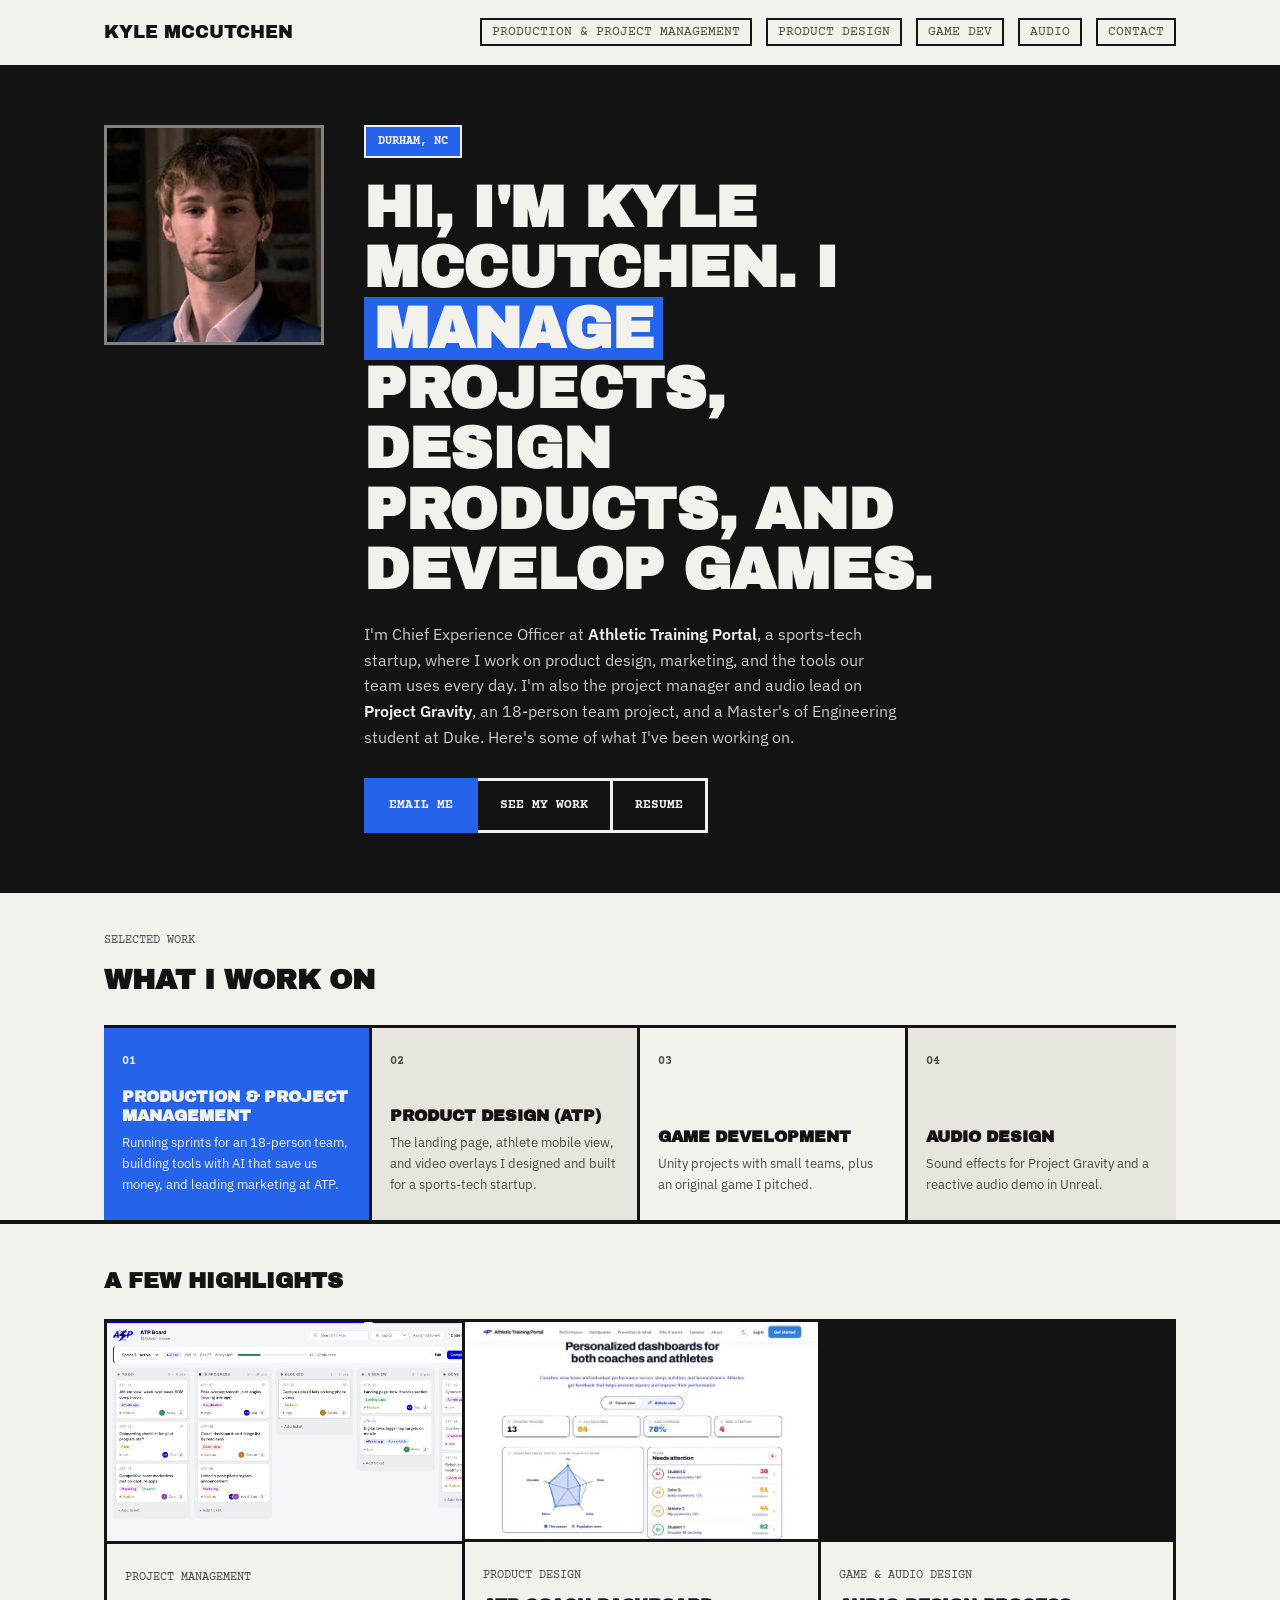
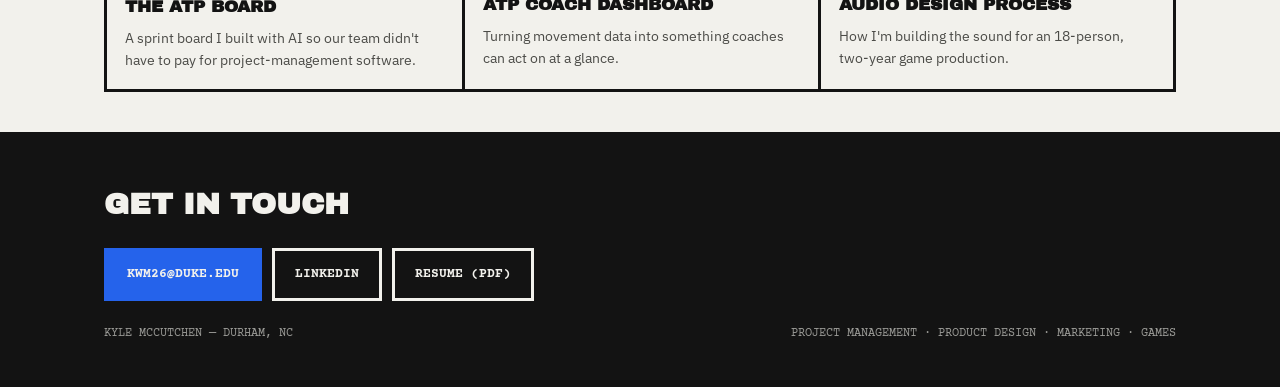
==== index.html @ 1d5b9b15 "Rename featured video to Audio design process Co-Authored-By: Claude Opus 5.5 <noreply@anthropic.com" ====
<!doctype html>
<html lang="en">
<head>
<meta charset="utf-8">
<meta name="viewport" content="width=device-width, initial-scale=1">
<title>Kyle McCutchen — Project Management, Product Design &amp; Games</title>
<meta name="description" content="Kyle McCutchen's portfolio: project management, product design at Athletic Training Portal, marketing, and game and audio design. Durham, NC.">
<link rel="icon" href="assets/img/favicon.svg" type="image/svg+xml">
<link rel="apple-touch-icon" href="assets/img/apple-touch-icon.png">
<meta name="theme-color" content="#131313">
<meta property="og:type" content="website">
<meta property="og:site_name" content="Kyle McCutchen">
<meta property="og:title" content="Kyle McCutchen — Production, Marketing, UX, Game &amp; Audio Design">
<meta property="og:description" content="Kyle McCutchen's portfolio: project management, product design at Athletic Training Portal, marketing, and game and audio design. Durham, NC.">
<meta property="og:url" content="https://kwm26.github.io/portfolio/">
<meta property="og:image" content="https://kwm26.github.io/portfolio/assets/img/og-image.png">
<meta property="og:image:width" content="1200">
<meta property="og:image:height" content="630">
<meta name="twitter:card" content="summary_large_image">
<link rel="preconnect" href="https://fonts.googleapis.com">
<link rel="preconnect" href="https://fonts.gstatic.com" crossorigin>
<link href="https://fonts.googleapis.com/css2?family=Archivo+Black&family=IBM+Plex+Sans:wght@400;500;600&family=Courier+Prime:wght@400;700&display=swap" rel="stylesheet">
<link rel="stylesheet" href="css/style.css?v=8">
</head>
<body>

<header><div class="wrap nav-row">
  <a class="brand" href="index.html">Kyle McCutchen</a>
  <nav><a href="production.html">Production &amp; Project Management</a><a href="front-end.html">Product Design</a><a href="game-dev/index.html">Game Dev</a><a href="game-dev/audio.html">Audio</a><a href="#contact">Contact</a></nav>
</div></header>

<section class="hero"><div class="wrap hero-grid">
  <div class="headshot has-img"><img src="assets/img/headshot.webp" alt="Kyle McCutchen" width="240" height="240"></div>
  <div>
    <div class="tagbox">Durham, NC</div>
    <h1>Hi, I'm Kyle McCutchen. I <span class="flip">manage</span> projects, design products, and develop games.</h1>
    <p class="bio">I'm Chief Experience Officer at <strong>Athletic Training Portal</strong>, a sports-tech startup, where I work on product design, marketing, and the tools our team uses every day. I'm also the project manager and audio lead on <strong>Project Gravity</strong>, an 18-person team project, and a Master's of Engineering student at Duke. Here's some of what I've been working on.</p>
    <div class="actions"><a class="primary" href="mailto:kwm26@duke.edu">Email me</a><a href="#work">See my work</a><a href="assets/Kyle_McCutchen_Resume.pdf" target="_blank" rel="noopener">Resume</a></div>
  </div>
</div></section>

<section class="work" id="work"><div class="wrap">
  <div class="work-head"><span>Selected work</span><h2>What I work on</h2></div>
  <div class="grid5">
    <a class="item is-active" href="production.html"><div class="n">01</div><div><h3>Production &amp; Project Management</h3><p>Running sprints for an 18-person team, building tools with AI that save us money, and leading marketing at ATP.</p></div></a>
    <a class="item" href="front-end.html"><div class="n">02</div><div><h3>Product Design (ATP)</h3><p>The landing page, athlete mobile view, and video overlays I designed and built for a sports-tech startup.</p></div></a>
    <a class="item" href="game-dev/index.html"><div class="n">03</div><div><h3>Game Development</h3><p>Unity projects with small teams, plus an original game I pitched.</p></div></a>
    <a class="item" href="game-dev/audio.html"><div class="n">04</div><div><h3>Audio Design</h3><p>Sound effects for Project Gravity and a reactive audio demo in Unreal.</p></div></a>
  </div>
</div></section>

<section class="media"><div class="wrap">
  <h2>A few highlights</h2>
  <div class="hl-grid">
    <a class="hl" href="production.html"><div class="hl-img"><img src="assets/img/atp-board.webp" alt="ATP Board sprint view with tickets across five columns" loading="lazy"></div><div class="hl-text"><span>Project management</span><h3>The ATP Board</h3><p>A sprint board I built with AI so our team didn't have to pay for project-management software.</p></div></a>
    <a class="hl" href="front-end.html"><div class="hl-img"><img src="assets/img/atp-coach-dashboard.webp" alt="ATP coach dashboard: squad movement profile and athletes who need attention" loading="lazy"></div><div class="hl-text"><span>Product design</span><h3>ATP coach dashboard</h3><p>Turning movement data into something coaches can act on at a glance.</p></div></a>
    <div class="hl"><div class="hl-img video"><iframe src="https://www.youtube-nocookie.com/embed/L_uDEit0hL8?rel=0" title="Audio design process" loading="lazy" allow="accelerometer; encrypted-media; gyroscope; picture-in-picture; fullscreen" allowfullscreen></iframe></div><a class="hl-text" href="game-dev/audio.html"><span>Game &amp; audio design</span><h3>Audio design process</h3><p>How I&#39;m building the sound for an 18-person, two-year game production.</p></a></div>
  </div>
</div></section>

<footer id="contact"><div class="wrap">
  <h2>Get in touch</h2>
  <div class="flinks"><a href="mailto:kwm26@duke.edu">kwm26@duke.edu</a><a href="https://www.linkedin.com/in/kyle-mccutchen/" target="_blank" rel="noopener">LinkedIn</a><a href="assets/Kyle_McCutchen_Resume.pdf" target="_blank" rel="noopener">Resume (PDF)</a></div>
  <div class="footer-row"><span>Kyle McCutchen — Durham, NC</span><span>Project Management · Product Design · Marketing · Games</span></div>
</div></footer>

<script src="js/site.js?v=4"></script>
</body>
</html>
---- css/style.css ----
/* =========================================================
   Kyle McCutchen — site stylesheet (brutalist, cobalt accent)
   Change the accent color in one place: --accent below.
   ========================================================= */
:root{
  --paper:#F2F1EC; --ink:#131313; --ink-soft:#4B4B47; --line:#131313;
  --accent:#2563EB; --accent-ink:#F2F1EC;
}
*{box-sizing:border-box;}
a{color:inherit;text-decoration:none;}
html{scroll-behavior:smooth;}
body{margin:0;background:var(--paper);color:var(--ink);font-family:'IBM Plex Sans',sans-serif;line-height:1.6;font-size:15.5px;}
.wrap{max-width:1120px;margin-inline:auto;padding-inline:24px;}
h1,h2,h3{font-family:'Archivo Black',sans-serif;margin:0;}
.mono{font-family:'Courier Prime',monospace;letter-spacing:0.03em;}

/* ---- header ---- */
header{border-bottom:4px solid var(--ink);padding-block:18px;background:var(--paper);}
.nav-row{display:flex;justify-content:space-between;align-items:center;flex-wrap:wrap;gap:10px;}
.brand{font-family:'Archivo Black',sans-serif;font-size:18px;text-transform:uppercase;}
nav{font-family:'Courier Prime',monospace;font-size:12.5px;}
nav a{margin-left:14px;padding:5px 10px;border:2px solid var(--ink);color:var(--ink-soft);text-transform:uppercase;}
nav a.active{background:var(--ink);color:var(--paper);}
@media (max-width:720px){nav{display:flex;flex-wrap:wrap;gap:6px;} nav a{margin-left:0;white-space:nowrap;}}

/* ---- hero: bold dark panel, full bleed ---- */
.hero{background:var(--ink);color:var(--paper);border-bottom:4px solid var(--ink);}
.hero-grid{display:grid;grid-template-columns:220px 1fr;gap:40px;align-items:start;padding-block:56px;}
.headshot{
  aspect-ratio:1/1;
  border:3px solid rgba(242,241,236,0.5);
  display:flex;align-items:center;justify-content:center;flex-direction:column;gap:6px;
  font-family:'Courier Prime',monospace;font-size:11px;color:rgba(242,241,236,0.55);text-align:center;
  background:repeating-linear-gradient(135deg, transparent, transparent 9px, rgba(255,255,255,0.05) 9px, rgba(255,255,255,0.05) 10px);
  padding:16px;
}
.tagbox{display:inline-block;background:var(--accent);color:var(--accent-ink);font-family:'Courier Prime',monospace;font-size:12px;padding:5px 12px;border:2px solid var(--paper);margin-bottom:20px;font-weight:700;text-transform:uppercase;}
.hero h1{font-size:clamp(34px,5.4vw,58px);line-height:1.04;letter-spacing:-0.005em;max-width:15ch;text-transform:uppercase;margin:0 0 22px;}
.hero h1 .flip{background:var(--accent);color:var(--accent-ink);padding:0 10px;box-decoration-break:clone;}
.hero .bio{max-width:54ch;color:#C9C9C4;font-size:16px;margin:0 0 28px;}
.hero .bio strong{color:var(--paper);font-weight:600;}
.actions{display:flex;gap:0;flex-wrap:wrap;}
.actions a{font-family:'Courier Prime',monospace;font-size:13px;font-weight:700;padding:14px 22px;border:3px solid var(--paper);text-transform:uppercase;color:var(--paper);}
.actions a.primary{background:var(--accent);color:var(--accent-ink);border-color:var(--accent);}
.actions a + a{border-left:none;}
@media (max-width:720px){.hero-grid{grid-template-columns:1fr;} .headshot{width:160px;}}

/* ---- work ---- */
.work{border-bottom:4px solid var(--ink);}
.work-head{padding-block:32px 0;}
.work-head span{font-family:'Courier Prime',monospace;font-size:12px;color:var(--ink-soft);text-transform:uppercase;}
.work-head h2{font-size:28px;margin-top:8px;text-transform:uppercase;}
.grid5{display:grid;grid-template-columns:repeat(4,1fr);border-top:3px solid var(--ink);margin-top:22px;}
.item{border-right:3px solid var(--ink);padding:24px 18px;min-height:190px;display:flex;flex-direction:column;justify-content:space-between;}
.item:last-child{border-right:none;}
.item .n{font-family:'Courier Prime',monospace;font-weight:700;font-size:12px;color:var(--ink-soft);}
.item h3{font-size:16px;margin:16px 0 8px;line-height:1.2;text-transform:uppercase;}
.item p{font-size:13px;margin:0;color:var(--ink-soft);}
.item:nth-child(odd){background:var(--paper);}
.item:nth-child(even){background:#E7E5DD;}
/* The blue tile follows the mouse (js/site.js) and stays on the last one hovered */
.item.is-active{background:var(--accent);}
.item.is-active h3, .item.is-active p, .item.is-active .n{color:var(--accent-ink);}
@media (max-width:900px){.grid5{grid-template-columns:1fr 1fr;} .item{border-right:3px solid var(--ink);}}
@media (max-width:560px){.grid5{grid-template-columns:1fr;} .item{border-right:none;border-bottom:3px solid var(--ink);} .item:last-child{border-bottom:none;}}

/* ---- media ---- */
.media{border-bottom:4px solid var(--ink);padding-block:40px;}
.media h2{font-size:22px;margin-bottom:20px;text-transform:uppercase;}
.media-grid{display:grid;grid-template-columns:minmax(0,1.3fr) minmax(0,1fr);gap:0;border:3px solid var(--ink);}
.ph{display:flex;align-items:center;justify-content:center;flex-direction:column;gap:6px;font-family:'Courier Prime',monospace;font-size:12px;text-align:center;padding:20px;border-left:3px solid var(--ink);}
.ph:first-child{border-left:none;}
.ph.video{min-height:260px;background:var(--ink);color:var(--paper);}
.shots-col{display:flex;flex-direction:column;border-left:3px solid var(--ink);}
.ph.shot{aspect-ratio:4/3;background:var(--accent);color:var(--accent-ink);border-top:3px solid var(--ink);}
.shots-col .ph.shot:first-child{border-top:none;}
@media (max-width:800px){.media-grid{grid-template-columns:1fr;} .ph{border-left:none;border-top:3px solid var(--ink);} .media-grid>.ph:first-child{border-top:none;} .ph.video{aspect-ratio:16/9;min-height:0;} .shots-col{border-left:none;}}

/* ---- footer ---- */
footer{background:var(--ink);color:var(--paper);padding-block:44px;}
footer h2{font-size:30px;margin-bottom:20px;text-transform:uppercase;}
.flinks a{display:inline-block;font-family:'Courier Prime',monospace;font-size:13px;font-weight:700;padding:13px 20px;border:3px solid var(--paper);margin:0 10px 10px 0;color:var(--paper);text-transform:uppercase;}
.flinks a:first-child{background:var(--accent);color:var(--accent-ink);border-color:var(--accent);}
.footer-row{font-family:'Courier Prime',monospace;font-size:11.5px;color:#9A9A96;margin-top:14px;display:flex;justify-content:space-between;flex-wrap:wrap;gap:8px;text-transform:uppercase;}

/* ---- links & hover states (added when the page got real hrefs) ---- */
nav a:hover{color:var(--ink);border-color:var(--accent);}
nav a.active:hover{color:var(--paper);}
.actions a:hover, .flinks a:hover{filter:brightness(1.08);}
a.item{color:inherit;transition:background .18s ease;}
a.item h3, a.item p, a.item .n{transition:color .18s ease;}
a.item:hover h3{text-decoration:underline;text-decoration-thickness:3px;text-underline-offset:4px;}

/* =========================================================
   Case study pages (front-end.html and future case studies)
   ========================================================= */
.cs-hero{display:grid;grid-template-columns:minmax(0,1fr) 280px;gap:40px;align-items:center;padding-block:56px;}
.cs-illustration{margin:0;border:3px solid rgba(242,241,236,0.5);padding:14px;}
.cs-illustration svg{width:100%;height:auto;display:block;}
.cs-illustration figcaption{font-family:'Courier Prime',monospace;font-size:11px;color:#9A9A96;margin-top:8px;text-transform:uppercase;}
@media (max-width:820px){.cs-hero{grid-template-columns:minmax(0,1fr);} .cs-illustration{max-width:280px;}}

.cs-facts{border-bottom:4px solid var(--ink);}
.facts{display:grid;grid-template-columns:repeat(4,1fr);margin:0;}
.facts > div{padding:22px 18px;border-right:3px solid var(--ink);}
.facts > div:first-child{padding-left:0;}
.facts > div:last-child{border-right:none;}
.facts dt{font-family:'Courier Prime',monospace;font-size:12px;font-weight:700;text-transform:uppercase;color:var(--ink-soft);margin-bottom:6px;}
.facts dd{margin:0;font-size:14px;}
@media (max-width:820px){.facts{grid-template-columns:1fr 1fr;} .facts > div{padding-left:0;border-right:none;border-bottom:2px solid var(--ink);}}

.cs-body{padding-block:16px 40px;}
.cs-section{display:grid;grid-template-columns:260px minmax(0,1fr);gap:32px;padding-block:36px;border-bottom:3px solid var(--ink);}
.cs-section:last-of-type{border-bottom:none;}
.cs-section h2{font-size:22px;text-transform:uppercase;line-height:1.15;}
.cs-section h2 .n{display:block;font-family:'Courier Prime',monospace;font-size:13px;color:var(--ink-soft);margin-bottom:8px;}
.cs-text p{max-width:62ch;margin:0 0 14px;}
.cs-note{font-family:'Courier Prime',monospace;font-size:12px;color:var(--ink-soft);margin:12px 0 0;grid-column:2;}
@media (max-width:820px){.cs-section{grid-template-columns:minmax(0,1fr);gap:14px;} .cs-note{grid-column:1;}}

.decisions{display:grid;gap:0;border:3px solid var(--ink);}
.decision{padding:20px;border-bottom:3px solid var(--ink);}
.decision:last-child{border-bottom:none;}
.decision h3{font-size:16px;text-transform:uppercase;margin-bottom:8px;}
.decision p{margin:0;}

.screens{display:grid;grid-template-columns:minmax(0,1fr) minmax(0,1fr);align-items:start;border:3px solid var(--ink);}
.screens .ph{border-left:none;color:var(--ink-soft);}
.screens .shot-lg{grid-column:1 / -1;aspect-ratio:16/9;background:var(--ink);color:var(--paper);}
.screens .shot-sm{aspect-ratio:4/3;background:var(--accent);color:var(--accent-ink);border-top:3px solid var(--ink);}
.screens .shot-sm + .shot-sm{border-left:3px solid var(--ink);}
@media (max-width:560px){.screens{grid-template-columns:minmax(0,1fr);} .screens .shot-sm + .shot-sm{border-left:none;}}

.cs-next{display:flex;justify-content:space-between;gap:12px;flex-wrap:wrap;padding-top:28px;}
.cs-next a{font-family:'Courier Prime',monospace;font-size:13px;font-weight:700;text-transform:uppercase;padding:13px 20px;border:3px solid var(--ink);}
.cs-next a:hover{background:var(--accent);color:var(--accent-ink);}

/* Placeholder text to replace before publishing — search the HTML for "TODO" */
.todo{border:2px dashed var(--ink-soft);padding:10px 12px;font-family:'Courier Prime',monospace;font-size:13px;color:var(--ink-soft);background:rgba(0,0,0,0.02);}
span.todo{padding:2px 6px;display:inline-block;}

/* =========================================================
   Real media: images, looping video, YouTube embeds
   ========================================================= */
.headshot.has-img{padding:0;background:none;}
.headshot.has-img img{width:100%;height:100%;object-fit:cover;display:block;}

.ph{position:relative;}
.ph.filled{padding:0;background:var(--ink);overflow:hidden;}
.ph.filled img, .ph.filled video{position:absolute;inset:0;width:100%;height:100%;object-fit:cover;display:block;}
.ph.filled iframe{position:absolute;inset:0;width:100%;height:100%;border:0;}

.yt{position:relative;aspect-ratio:16/9;border:3px solid var(--ink);background:var(--ink);}
.yt iframe{position:absolute;inset:0;width:100%;height:100%;border:0;}

.shot{margin:0;border:3px solid var(--ink);background:var(--paper);}
.shot img, .shot video{display:block;width:100%;height:auto;}
.shot figcaption{font-family:'Courier Prime',monospace;font-size:12px;padding:8px 12px;border-top:3px solid var(--ink);color:var(--ink-soft);text-transform:uppercase;}
.gallery{display:grid;grid-template-columns:minmax(0,1fr) minmax(0,1fr);gap:20px;}
.gallery .wide{grid-column:1 / -1;}
.phones{display:flex;gap:20px;flex-wrap:wrap;}
.phones .shot{width:min(240px,100%);}
@media (max-width:620px){.gallery{grid-template-columns:minmax(0,1fr);}}

/* project blocks on Game Dev / Audio pages */
.meta-list{list-style:none;padding:0;margin:12px 0 0;font-family:'Courier Prime',monospace;font-size:12.5px;color:var(--ink-soft);text-transform:uppercase;}
.meta-list li{padding:3px 0;}
.proj-title-img{display:block;max-width:100%;height:auto;margin-bottom:18px;border:3px solid var(--ink);}
.proj-stack{display:grid;gap:18px;}
.proj-stack p{max-width:62ch;margin:0;}
.role-line{border-left:6px solid var(--accent);padding-left:14px;}
.linkrow{display:flex;gap:10px;flex-wrap:wrap;}
.linkrow a{font-family:'Courier Prime',monospace;font-size:13px;font-weight:700;text-transform:uppercase;padding:11px 18px;border:3px solid var(--ink);}
.linkrow a:hover{background:var(--accent);color:var(--accent-ink);}
.side-by-side{display:grid;grid-template-columns:minmax(0,1fr) 160px;gap:20px;align-items:start;}
@media (max-width:620px){.side-by-side{grid-template-columns:minmax(0,1fr);}}

/* Production page */
.facts-list{margin:0;padding:0;list-style:none;display:grid;gap:12px;max-width:62ch;}
.facts-list li{padding-left:22px;position:relative;}
.facts-list li::before{content:"";position:absolute;left:0;top:.55em;width:10px;height:10px;background:var(--accent);border:2px solid var(--ink);}
.side-by-side.wide-side{grid-template-columns:minmax(0,1fr) 300px;}
@media (max-width:820px){.side-by-side.wide-side{grid-template-columns:minmax(0,1fr);}}
.callout{margin:0;background:var(--ink);color:var(--paper);padding:22px 24px;font-family:'Archivo Black',sans-serif;font-size:19px;line-height:1.35;border-left:10px solid var(--accent);max-width:none;}
.proj-stack .ph.video{min-height:0;aspect-ratio:16/9;background:var(--ink);color:var(--paper);border:3px solid var(--ink);}

/* ---- home highlights ---- */
.hl-grid{display:grid;grid-template-columns:repeat(3,minmax(0,1fr));border:3px solid var(--ink);}
.hl{display:flex;flex-direction:column;border-left:3px solid var(--ink);background:var(--paper);}
.hl:first-child{border-left:none;}
.hl-img{aspect-ratio:16/10;overflow:hidden;border-bottom:3px solid var(--ink);background:#fff;}
.hl-img img{width:100%;height:100%;object-fit:cover;object-position:top left;display:block;transition:transform .25s ease;}
.hl-img.dark{background:var(--ink);display:flex;align-items:center;justify-content:center;padding:24px;}
.hl-img.dark img{object-fit:contain;object-position:center;height:auto;max-height:100%;}
.hl-text{padding:18px;}
.hl-text span{font-family:'Courier Prime',monospace;font-size:12px;color:var(--ink-soft);text-transform:uppercase;}
.hl-text h3{font-size:17px;margin:6px 0 6px;text-transform:uppercase;}
.hl-text p{margin:0;font-size:14px;color:var(--ink-soft);}
.hl:hover .hl-text{background:var(--accent);} .hl:hover .hl-text span,.hl:hover .hl-text h3,.hl:hover .hl-text p{color:var(--accent-ink);}
.hl:hover .hl-img img{transform:scale(1.03);}
@media (max-width:820px){.hl-grid{grid-template-columns:minmax(0,1fr);} .hl{border-left:none;border-top:3px solid var(--ink);} .hl:first-child{border-top:none;}}

/* =========================================================
   Motion
   ========================================================= */
@keyframes rise{from{opacity:0;transform:translateY(22px);}to{opacity:1;transform:none;}}
@keyframes wipe{from{background-size:0% 100%;}to{background-size:100% 100%;}}
@keyframes pop{0%{opacity:0;transform:scale(.92);}100%{opacity:1;transform:none;}}

/* hero entrance, staggered */
.hero .tagbox,.hero h1,.hero .bio,.hero .actions{animation:rise .7s cubic-bezier(.2,.7,.2,1) both;}
.hero .tagbox{animation-delay:.05s;}
.hero h1{animation-delay:.15s;}
.hero .bio{animation-delay:.3s;}
.hero .actions{animation-delay:.42s;}
.hero .headshot,.cs-hero .shot{animation:pop .7s cubic-bezier(.2,.7,.2,1) .1s both;}

/* highlighted word: color wipes in left to right */
.hero h1 .flip{background:linear-gradient(var(--accent),var(--accent)) no-repeat left/0% 100%;animation:wipe .6s cubic-bezier(.7,0,.2,1) .65s forwards;}

/* scroll reveal (class added by js/site.js, so content still shows without JS) */
.reveal{opacity:0;transform:translateY(26px);transition:opacity .6s ease,transform .6s cubic-bezier(.2,.7,.2,1);transition-delay:var(--d,0s);}
.reveal.in{opacity:1;transform:none;}

/* chunky brutalist hover: button lifts and casts a hard shadow */
.actions a,.linkrow a,.flinks a,.cs-next a,nav a{transition:transform .15s ease,box-shadow .15s ease,background .15s ease,color .15s ease,border-color .15s ease;}
.linkrow a:hover,.cs-next a:hover,nav a:hover{transform:translate(-3px,-3px);box-shadow:3px 3px 0 var(--ink);}
.actions a:hover,.flinks a:hover{transform:translate(-3px,-3px);box-shadow:3px 3px 0 var(--accent);}
.actions a.primary:hover,.flinks a:first-child:hover{box-shadow:3px 3px 0 var(--paper);}
.item .n{transition:transform .2s ease,color .18s ease;}
.item:hover .n{transform:translateX(6px);}
.shot img{transition:transform .35s ease;}
figure.shot{overflow:hidden;}
figure.shot:hover img{transform:scale(1.02);}

@media (prefers-reduced-motion:reduce){
  *,*::before,*::after{animation:none !important;transition:none !important;}
  .reveal{opacity:1;transform:none;}
  .hero h1 .flip{background-size:100% 100%;}
}

/* highlight card with an embedded video */
.hl-img.video{background:var(--ink);position:relative;}
.hl-img.video iframe{position:absolute;inset:0;width:100%;height:100%;border:0;display:block;}
a.hl-text{display:block;flex:1;color:inherit;}
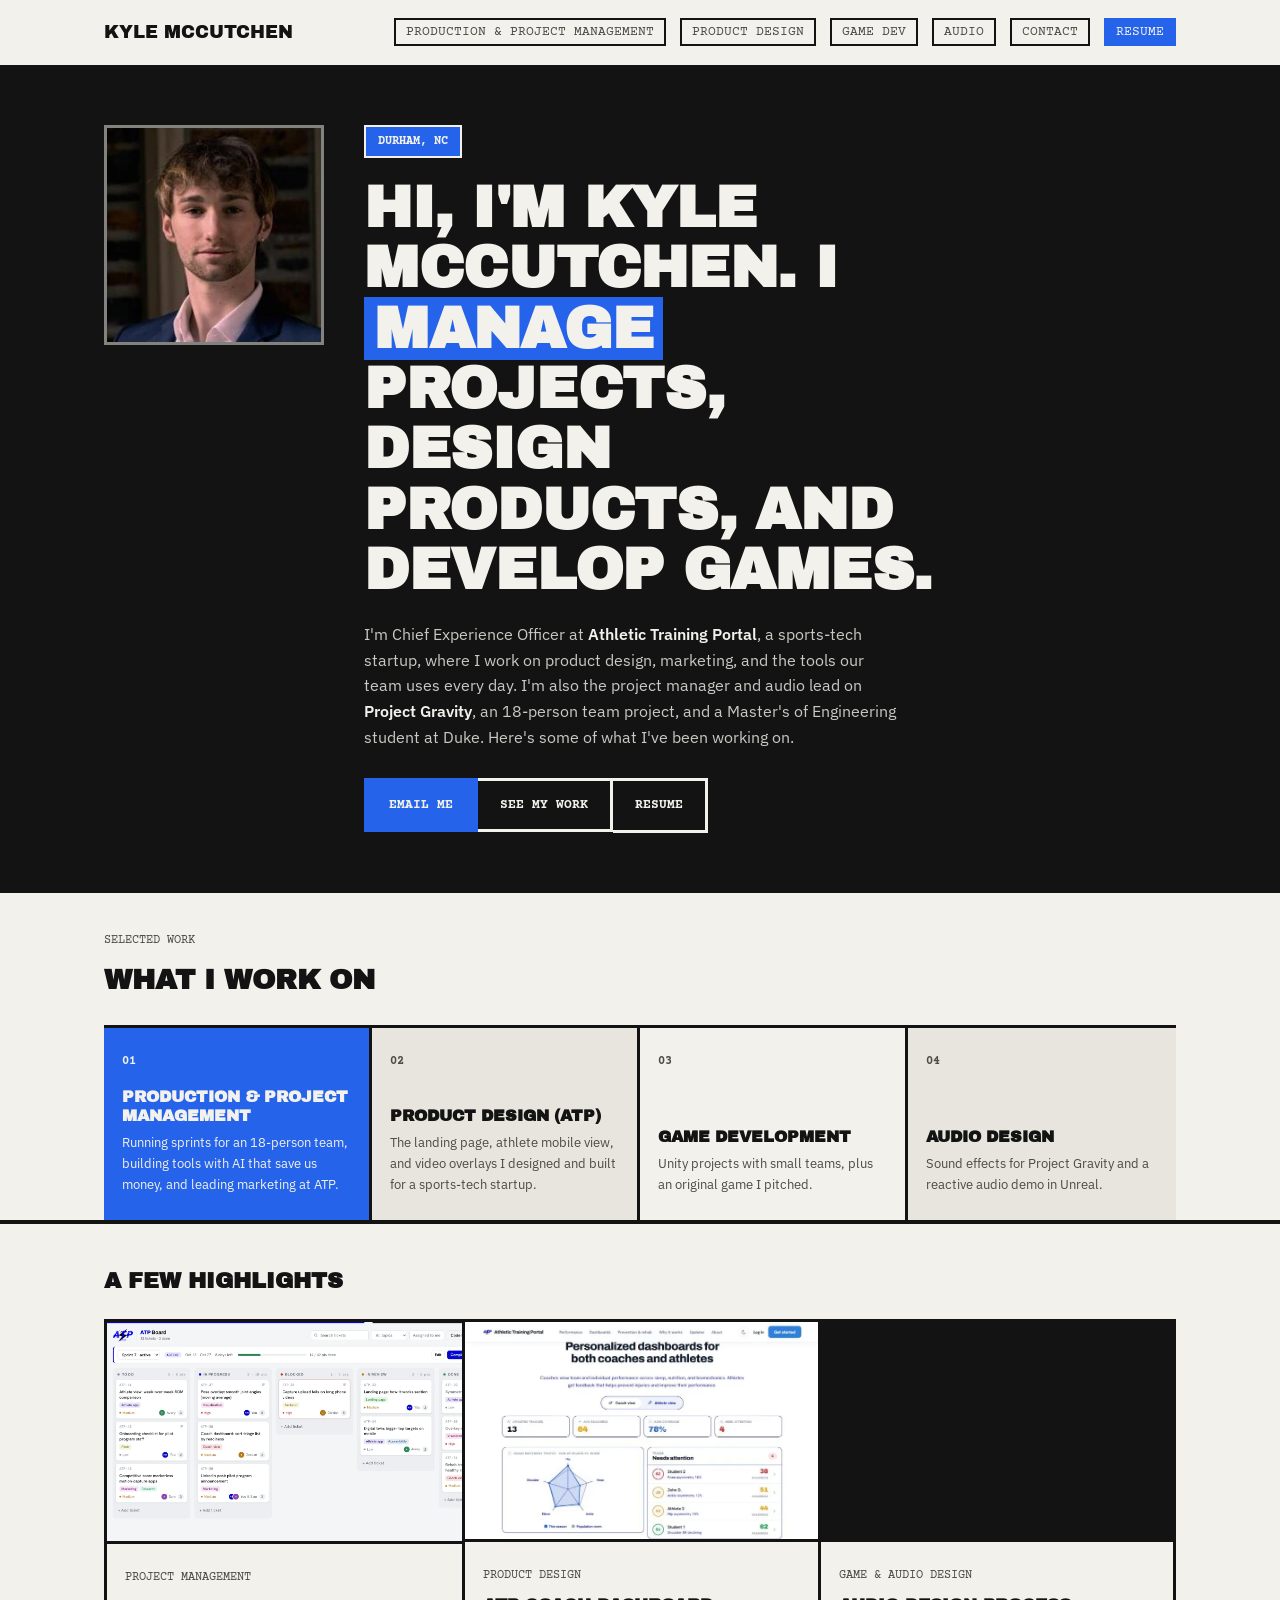
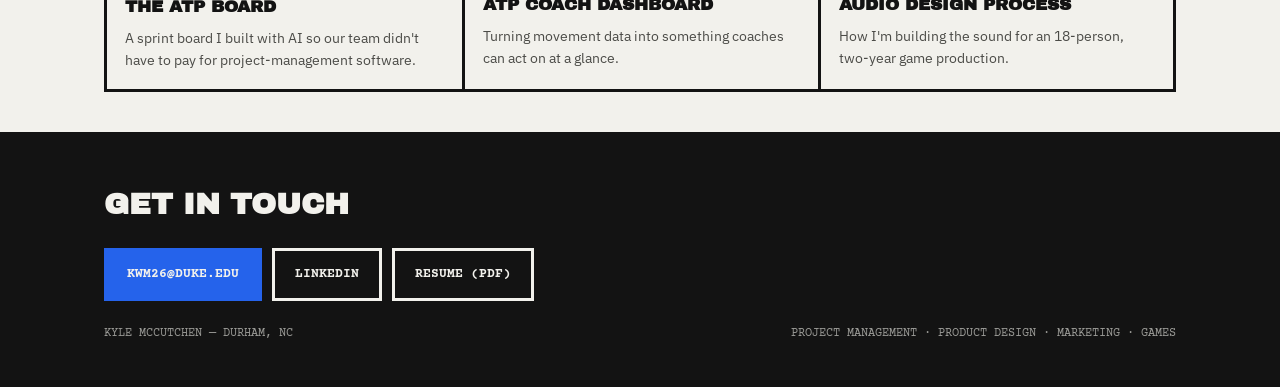
==== commit 9a0e5995: "P" ====
--- a/index.html
+++ b/index.html
@@ -20,13 +20,13 @@
 <link rel="preconnect" href="https://fonts.googleapis.com">
 <link rel="preconnect" href="https://fonts.gstatic.com" crossorigin>
 <link href="https://fonts.googleapis.com/css2?family=Archivo+Black&family=IBM+Plex+Sans:wght@400;500;600&family=Courier+Prime:wght@400;700&display=swap" rel="stylesheet">
-<link rel="stylesheet" href="css/style.css?v=8">
+<link rel="stylesheet" href="css/style.css?v=9">
 </head>
 <body>
 
 <header><div class="wrap nav-row">
   <a class="brand" href="index.html">Kyle McCutchen</a>
-  <nav><a href="production.html">Production &amp; Project Management</a><a href="front-end.html">Product Design</a><a href="game-dev/index.html">Game Dev</a><a href="game-dev/audio.html">Audio</a><a href="#contact">Contact</a></nav>
+  <nav><a href="production.html">Production &amp; Project Management</a><a href="front-end.html">Product Design</a><a href="game-dev/index.html">Game Dev</a><a href="game-dev/audio.html">Audio</a><a href="#contact">Contact</a><a class="nav-resume" href="assets/Kyle_McCutchen_Resume.pdf" target="_blank" rel="noopener">Resume</a></nav>
 </div></header>
 
 <section class="hero"><div class="wrap hero-grid">
--- a/css/style.css
+++ b/css/style.css
@@ -243,3 +243,7 @@
 .hl-img.video{background:var(--ink);position:relative;}
 .hl-img.video iframe{position:absolute;inset:0;width:100%;height:100%;border:0;display:block;}
 a.hl-text{display:block;flex:1;color:inherit;}
+
+/* resume button in the top nav */
+nav a.nav-resume{background:var(--accent);border-color:var(--accent);color:var(--accent-ink);}
+nav a.nav-resume:hover{color:var(--accent-ink);border-color:var(--ink);}
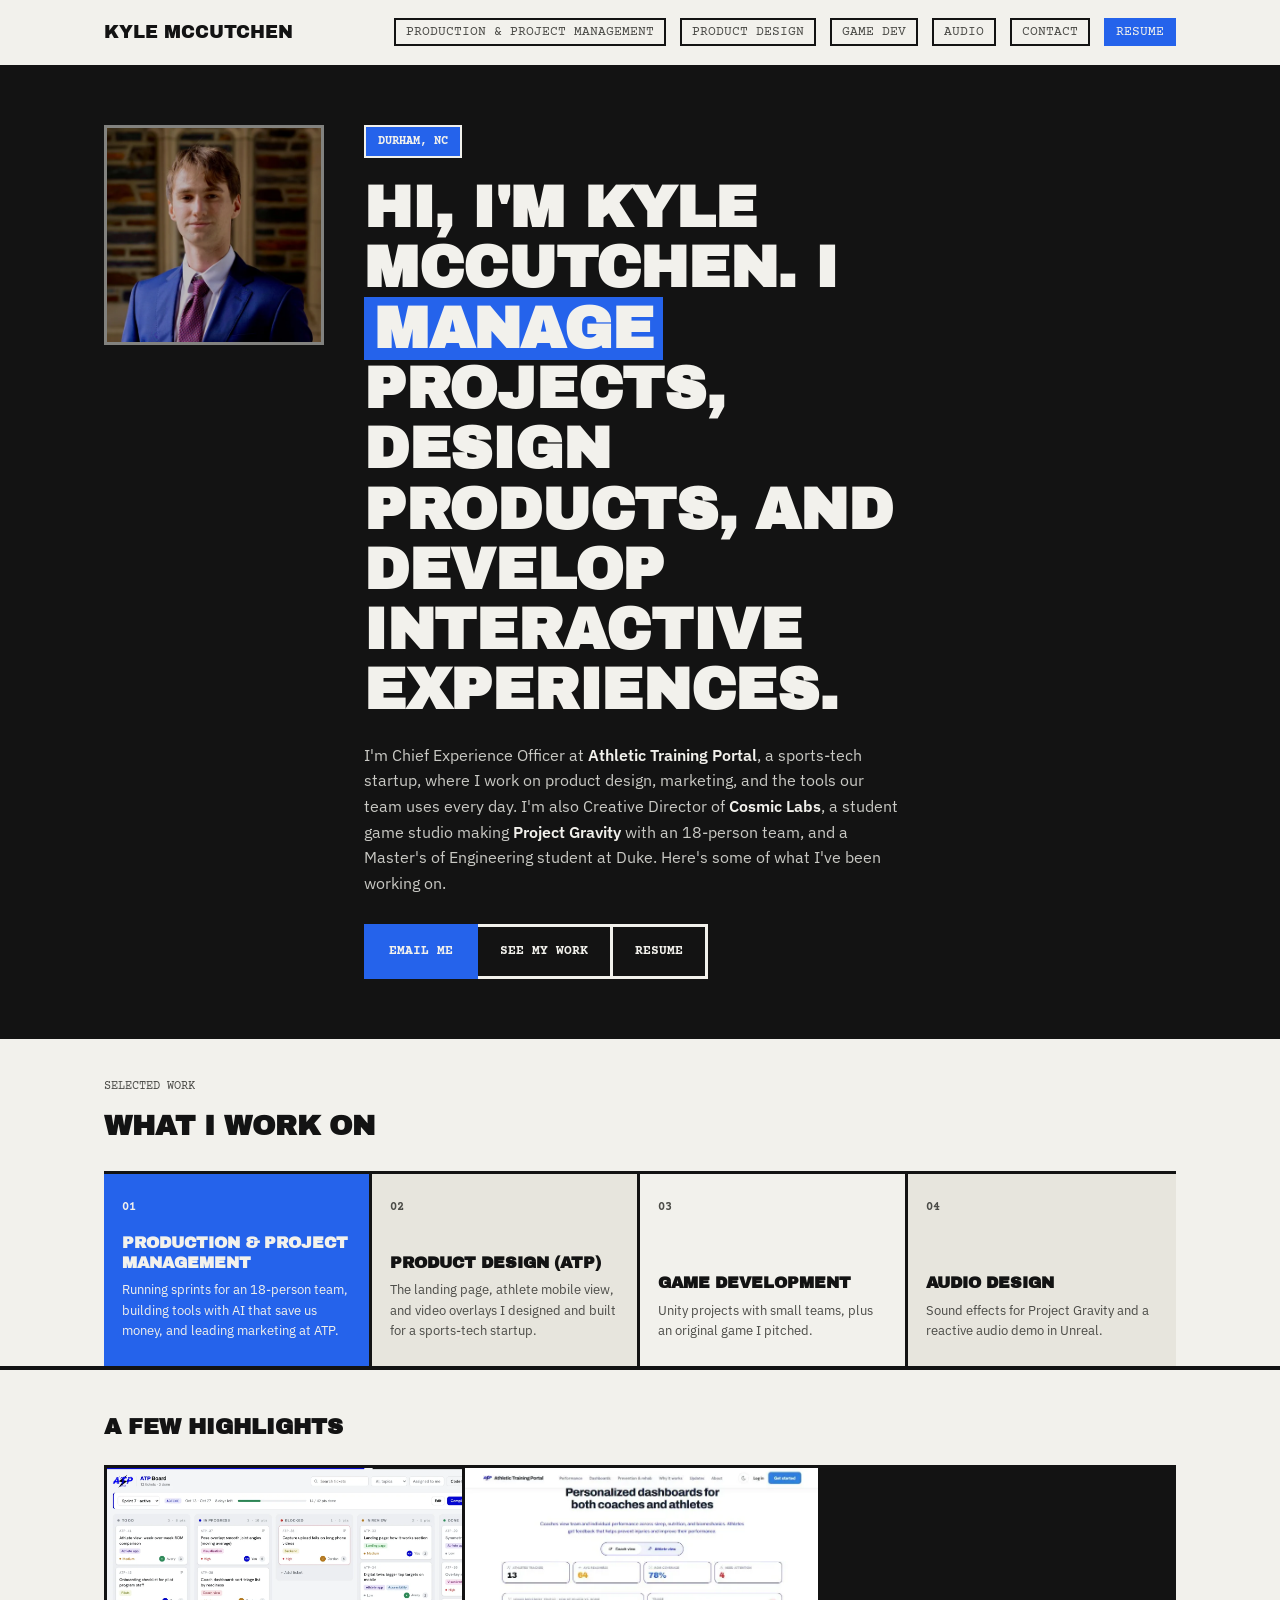
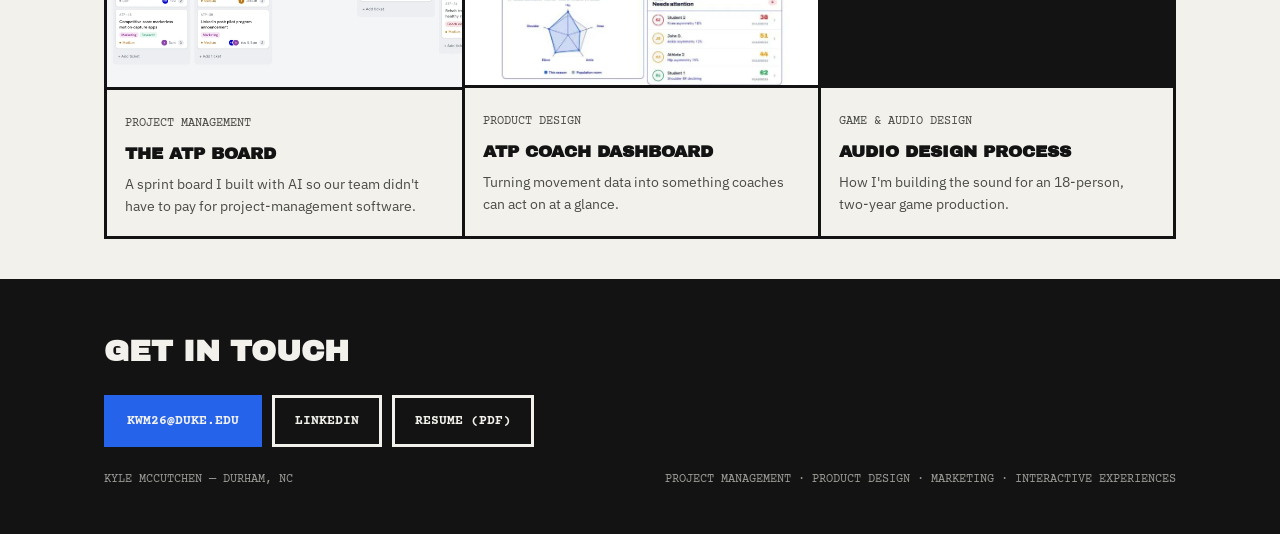
==== commit 599f652d: "New headshot, Creative Director title, interactive experiences wording Co-Authored-By: Claude Opus 5" ====
--- a/index.html
+++ b/index.html
@@ -30,11 +30,11 @@
 </div></header>
 
 <section class="hero"><div class="wrap hero-grid">
-  <div class="headshot has-img"><img src="assets/img/headshot.webp" alt="Kyle McCutchen" width="240" height="240"></div>
+  <div class="headshot has-img"><img src="assets/img/headshot.webp?v=2" alt="Kyle McCutchen" width="240" height="240"></div>
   <div>
     <div class="tagbox">Durham, NC</div>
-    <h1>Hi, I'm Kyle McCutchen. I <span class="flip">manage</span> projects, design products, and develop games.</h1>
-    <p class="bio">I'm Chief Experience Officer at <strong>Athletic Training Portal</strong>, a sports-tech startup, where I work on product design, marketing, and the tools our team uses every day. I'm also the project manager and audio lead on <strong>Project Gravity</strong>, an 18-person team project, and a Master's of Engineering student at Duke. Here's some of what I've been working on.</p>
+    <h1>Hi, I'm Kyle McCutchen. I <span class="flip">manage</span> projects, design products, and develop interactive experiences.</h1>
+    <p class="bio">I'm Chief Experience Officer at <strong>Athletic Training Portal</strong>, a sports-tech startup, where I work on product design, marketing, and the tools our team uses every day. I'm also Creative Director of <strong>Cosmic Labs</strong>, a student game studio making <strong>Project Gravity</strong> with an 18-person team, and a Master's of Engineering student at Duke. Here's some of what I've been working on.</p>
     <div class="actions"><a class="primary" href="mailto:kwm26@duke.edu">Email me</a><a href="#work">See my work</a><a href="assets/Kyle_McCutchen_Resume.pdf" target="_blank" rel="noopener">Resume</a></div>
   </div>
 </div></section>
@@ -61,7 +61,7 @@
 <footer id="contact"><div class="wrap">
   <h2>Get in touch</h2>
   <div class="flinks"><a href="mailto:kwm26@duke.edu">kwm26@duke.edu</a><a href="https://www.linkedin.com/in/kyle-mccutchen/" target="_blank" rel="noopener">LinkedIn</a><a href="assets/Kyle_McCutchen_Resume.pdf" target="_blank" rel="noopener">Resume (PDF)</a></div>
-  <div class="footer-row"><span>Kyle McCutchen — Durham, NC</span><span>Project Management · Product Design · Marketing · Games</span></div>
+  <div class="footer-row"><span>Kyle McCutchen — Durham, NC</span><span>Project Management · Product Design · Marketing · Interactive Experiences</span></div>
 </div></footer>
 
 <script src="js/site.js?v=4"></script>
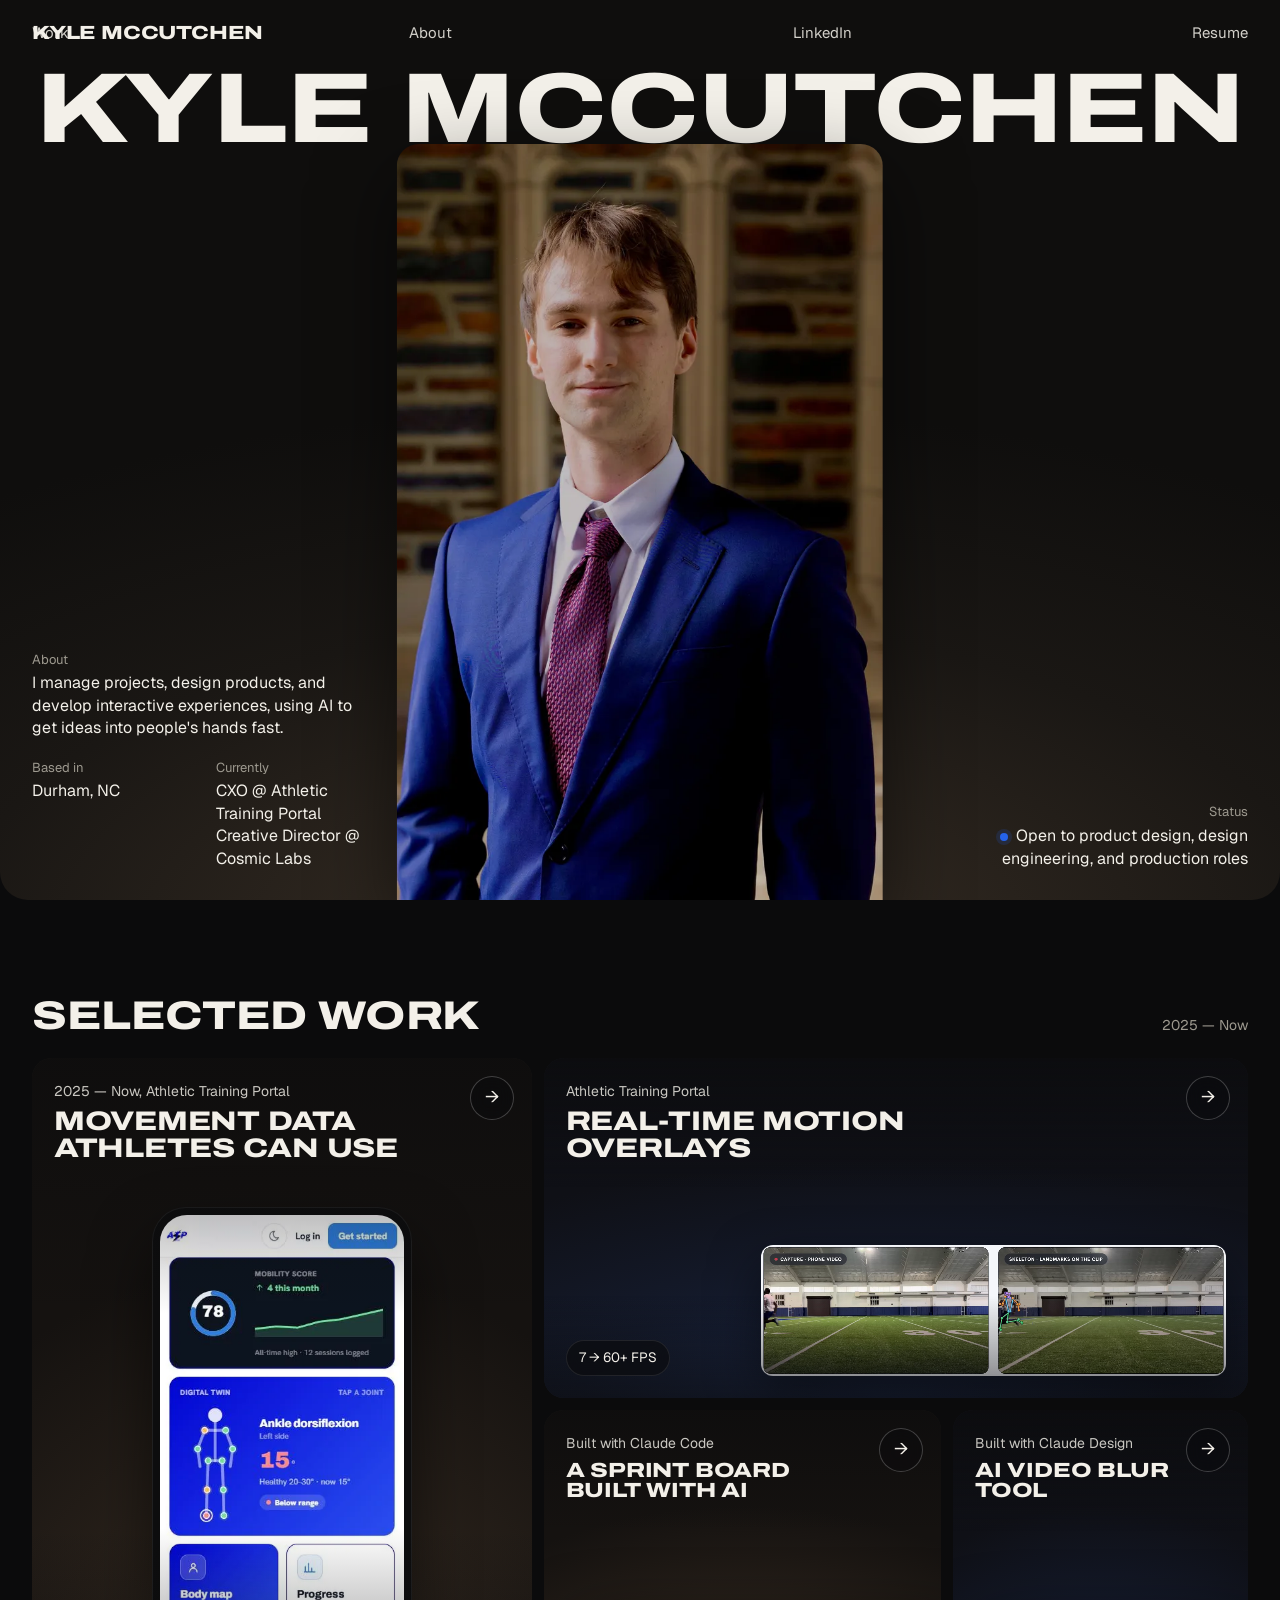
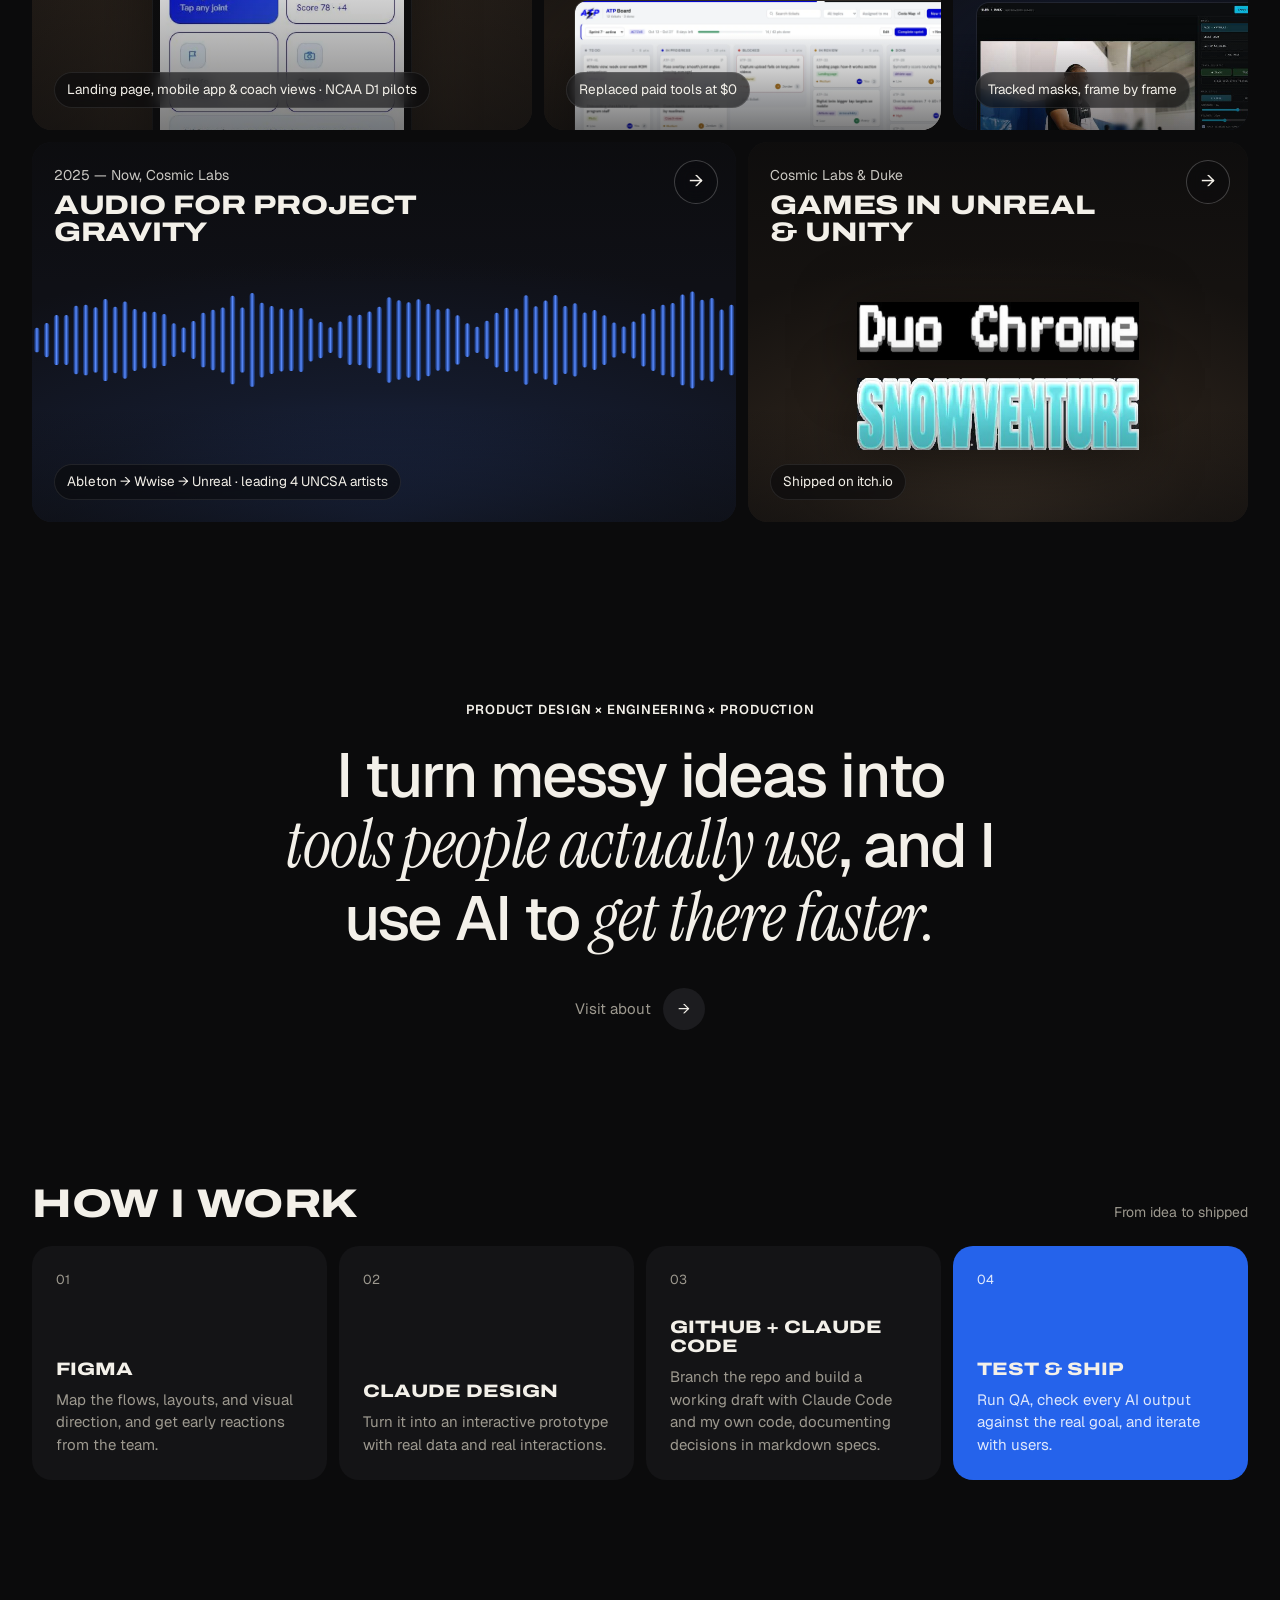
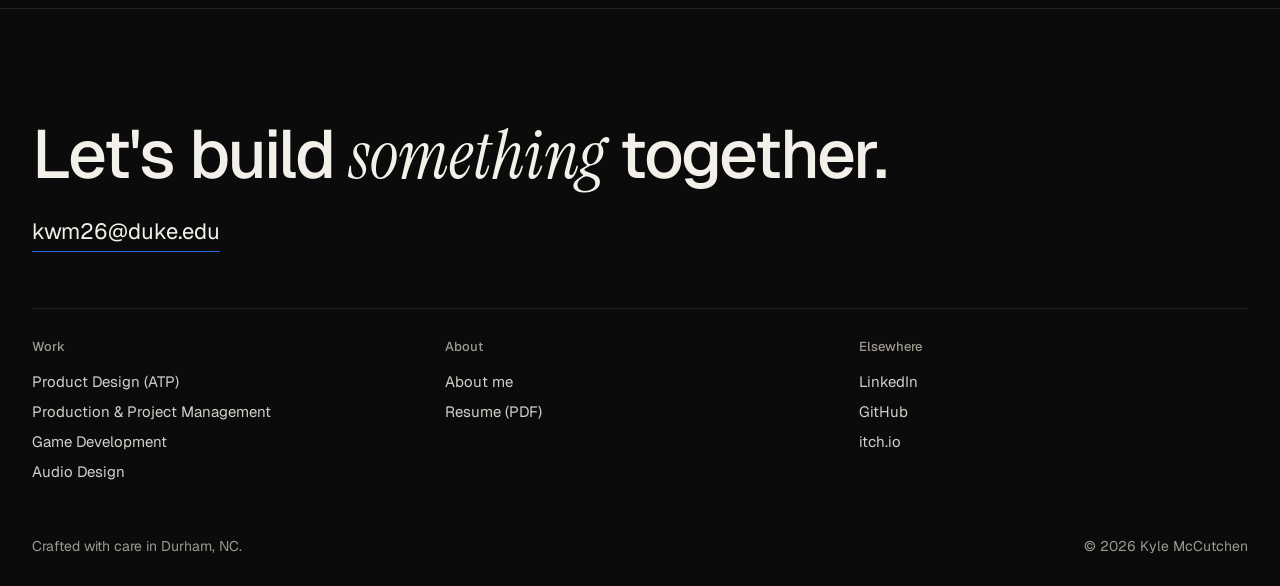
==== commit 17dd46fa: "Redesign: dark minimal layout, bento work grid, About page, How I work Co-Authored-By: Claude Opus 5" ====
--- a/index.html
+++ b/index.html
@@ -3,67 +3,117 @@
 <head>
 <meta charset="utf-8">
 <meta name="viewport" content="width=device-width, initial-scale=1">
-<title>Kyle McCutchen — Project Management, Product Design &amp; Games</title>
-<meta name="description" content="Kyle McCutchen's portfolio: project management, product design at Athletic Training Portal, marketing, and game and audio design. Durham, NC.">
+<title>Kyle McCutchen — Product Design, Engineering &amp; Production</title>
+<meta name="description" content="Kyle McCutchen: product designer, design engineer, and producer. Product design at Athletic Training Portal, AI-built tools, and game and audio work at Cosmic Labs. Durham, NC.">
 <link rel="icon" href="assets/img/favicon.svg" type="image/svg+xml">
 <link rel="apple-touch-icon" href="assets/img/apple-touch-icon.png">
-<meta name="theme-color" content="#131313">
+<meta name="theme-color" content="#0B0B0C">
 <meta property="og:type" content="website">
 <meta property="og:site_name" content="Kyle McCutchen">
-<meta property="og:title" content="Kyle McCutchen — Production, Marketing, UX, Game &amp; Audio Design">
-<meta property="og:description" content="Kyle McCutchen's portfolio: project management, product design at Athletic Training Portal, marketing, and game and audio design. Durham, NC.">
-<meta property="og:url" content="https://kwm26.github.io/portfolio/">
-<meta property="og:image" content="https://kwm26.github.io/portfolio/assets/img/og-image.png">
+<meta property="og:title" content="Kyle McCutchen — Product Design, Engineering &amp; Production">
+<meta property="og:description" content="Kyle McCutchen: product designer, design engineer, and producer. Product design at Athletic Training Portal, AI-built tools, and game and audio work at Cosmic Labs. Durham, NC.">
+<meta property="og:url" content="https://kwm26.github.io/Portfolio-Website/">
+<meta property="og:image" content="https://kwm26.github.io/Portfolio-Website/assets/img/og-image.png">
 <meta property="og:image:width" content="1200">
 <meta property="og:image:height" content="630">
 <meta name="twitter:card" content="summary_large_image">
 <link rel="preconnect" href="https://fonts.googleapis.com">
 <link rel="preconnect" href="https://fonts.gstatic.com" crossorigin>
-<link href="https://fonts.googleapis.com/css2?family=Archivo+Black&family=IBM+Plex+Sans:wght@400;500;600&family=Courier+Prime:wght@400;700&display=swap" rel="stylesheet">
-<link rel="stylesheet" href="css/style.css?v=9">
+<link href="https://fonts.googleapis.com/css2?family=Archivo:wdth,wght@62..125,100..900&family=Geist:wght@300..700&family=Instrument+Serif:ital@0;1&display=swap" rel="stylesheet">
+<link rel="stylesheet" href="css/style.css?v=10">
 </head>
 <body>
-
-<header><div class="wrap nav-row">
+<header class="site-header home"><div class="nav-inner">
   <a class="brand" href="index.html">Kyle McCutchen</a>
-  <nav><a href="production.html">Production &amp; Project Management</a><a href="front-end.html">Product Design</a><a href="game-dev/index.html">Game Dev</a><a href="game-dev/audio.html">Audio</a><a href="#contact">Contact</a><a class="nav-resume" href="assets/Kyle_McCutchen_Resume.pdf" target="_blank" rel="noopener">Resume</a></nav>
+  <nav><a href="index.html#work">Work</a><a href="about.html">About</a><a href="https://www.linkedin.com/in/kyle-mccutchen/" target="_blank" rel="noopener">LinkedIn</a><a href="assets/Kyle_McCutchen_Resume.pdf" target="_blank" rel="noopener">Resume</a></nav>
 </div></header>
 
-<section class="hero"><div class="wrap hero-grid">
-  <div class="headshot has-img"><img src="assets/img/headshot.webp?v=2" alt="Kyle McCutchen" width="240" height="240"></div>
-  <div>
-    <div class="tagbox">Durham, NC</div>
-    <h1>Hi, I'm Kyle McCutchen. I <span class="flip">manage</span> projects, design products, and develop interactive experiences.</h1>
-    <p class="bio">I'm Chief Experience Officer at <strong>Athletic Training Portal</strong>, a sports-tech startup, where I work on product design, marketing, and the tools our team uses every day. I'm also Creative Director of <strong>Cosmic Labs</strong>, a student game studio making <strong>Project Gravity</strong> with an 18-person team, and a Master's of Engineering student at Duke. Here's some of what I've been working on.</p>
-    <div class="actions"><a class="primary" href="mailto:kwm26@duke.edu">Email me</a><a href="#work">See my work</a><a href="assets/Kyle_McCutchen_Resume.pdf" target="_blank" rel="noopener">Resume</a></div>
+<section class="hero-home">
+  <h1 class="wordmark display"><span>Kyle McCutchen</span></h1>
+  <div class="hero-portrait"><img src="assets/img/hero-portrait-mobile.webp" alt="Kyle McCutchen in a suit at Duke University" width="900" height="1200"></div>
+  <div class="hero-meta">
+    <div class="about"><span class="label">About</span><p>I manage projects, design products, and develop interactive experiences, using AI to get ideas into people's hands fast.</p></div>
+    <div><span class="label">Based in</span><p>Durham, NC</p></div>
+    <div><span class="label">Currently</span><p>CXO @ Athletic Training Portal<br>Creative Director @ Cosmic Labs</p></div>
+  </div>
+  <div class="hero-status"><span class="label">Status</span><p><span class="dot"></span>Open to product design, design engineering, and production roles</p></div>
+</section>
+
+<section class="work" id="work"><div class="wrap">
+  <div class="section-head"><h2>Selected work</h2><span>2025 — Now</span></div>
+  <div class="bento">
+
+    <a class="card c-atp" href="front-end.html">
+      <div class="card-media stage"><div class="phone"><img src="assets/img/atp-mobile-athlete.webp" alt="ATP athlete view on a phone" loading="lazy"></div></div>
+      <div class="card-top"><span class="card-meta">2025 — Now, Athletic Training Portal</span><h3>Movement data athletes can use</h3></div>
+      <p class="card-outcome">Landing page, mobile app &amp; coach views · NCAA D1 pilots</p>
+      <span class="card-arrow" aria-hidden="true">&rarr;</span>
+    </a>
+
+    <a class="card c-viz" href="front-end.html#realtime">
+      <div class="card-media stage cool"><div class="strip"><video autoplay muted loop playsinline poster="assets/img/atp-pose-tracking-poster.webp?v=2"><source src="assets/video/atp-pose-tracking.webm?v=2" type="video/webm"><source src="assets/video/atp-pose-tracking.mp4?v=2" type="video/mp4"></video></div></div>
+      <div class="card-top"><span class="card-meta">Athletic Training Portal</span><h3>Real-time motion overlays</h3></div>
+      <p class="card-outcome">7 &rarr; 60+ FPS</p>
+      <span class="card-arrow" aria-hidden="true">&rarr;</span>
+    </a>
+
+    <a class="card c-board" href="production.html#board">
+      <div class="card-media stage"><div class="screen"><img src="assets/img/atp-board.webp" alt="ATP Board sprint view" loading="lazy"></div></div>
+      <div class="card-top"><span class="card-meta">Built with Claude Code</span><h3>A sprint board built with AI</h3></div>
+      <p class="card-outcome">Replaced paid tools at $0</p>
+      <span class="card-arrow" aria-hidden="true">&rarr;</span>
+    </a>
+
+    <a class="card c-blur" href="production.html#blur">
+      <div class="card-media stage cool"><div class="screen"><video autoplay muted loop playsinline poster="assets/img/blur-tool.webp"><source src="assets/video/blur-tool.webm" type="video/webm"><source src="assets/video/blur-tool.mp4" type="video/mp4"></video></div></div>
+      <div class="card-top"><span class="card-meta">Built with Claude Design</span><h3>AI video blur tool</h3></div>
+      <p class="card-outcome">Tracked masks, frame by frame</p>
+      <span class="card-arrow" aria-hidden="true">&rarr;</span>
+    </a>
+
+    <a class="card c-audio" href="game-dev/audio.html">
+      <div class="card-media stage cool"><svg class="wave" viewBox="0 0 1000 200" preserveAspectRatio="none" aria-hidden="true"><defs><linearGradient id="wg" x1="0" x2="1"><stop offset="0" stop-color="#2563EB" stop-opacity=".25"/><stop offset=".5" stop-color="#5b8cff"/><stop offset="1" stop-color="#2563EB" stop-opacity=".25"/></linearGradient></defs><g fill="url(#wg)"><rect x="3.0" y="87.5" width="7.9" height="25.0" rx="4"/><rect x="16.9" y="82.7" width="7.9" height="34.7" rx="4"/><rect x="30.8" y="74.6" width="7.9" height="50.8" rx="4"/><rect x="44.7" y="74.6" width="7.9" height="50.7" rx="4"/><rect x="58.6" y="65.4" width="7.9" height="69.2" rx="4"/><rect x="72.4" y="64.3" width="7.9" height="71.5" rx="4"/><rect x="86.3" y="66.9" width="7.9" height="66.1" rx="4"/><rect x="100.2" y="58.5" width="7.9" height="83.1" rx="4"/><rect x="114.1" y="66.4" width="7.9" height="67.3" rx="4"/><rect x="128.0" y="61.0" width="7.9" height="78.1" rx="4"/><rect x="141.9" y="68.7" width="7.9" height="62.6" rx="4"/><rect x="155.8" y="71.1" width="7.9" height="57.7" rx="4"/><rect x="169.7" y="71.3" width="7.9" height="57.4" rx="4"/><rect x="183.6" y="73.7" width="7.9" height="52.7" rx="4"/><rect x="197.4" y="83.0" width="7.9" height="34.1" rx="4"/><rect x="211.3" y="87.3" width="7.9" height="25.4" rx="4"/><rect x="225.2" y="80.7" width="7.9" height="38.5" rx="4"/><rect x="239.1" y="72.3" width="7.9" height="55.4" rx="4"/><rect x="253.0" y="69.4" width="7.9" height="61.2" rx="4"/><rect x="266.9" y="67.0" width="7.9" height="66.0" rx="4"/><rect x="280.8" y="55.2" width="7.9" height="89.7" rx="4"/><rect x="294.7" y="67.1" width="7.9" height="65.9" rx="4"/><rect x="308.6" y="52.5" width="7.9" height="94.9" rx="4"/><rect x="322.4" y="62.2" width="7.9" height="75.7" rx="4"/><rect x="336.3" y="65.7" width="7.9" height="68.7" rx="4"/><rect x="350.2" y="68.1" width="7.9" height="63.8" rx="4"/><rect x="364.1" y="68.6" width="7.9" height="62.9" rx="4"/><rect x="378.0" y="67.7" width="7.9" height="64.6" rx="4"/><rect x="391.9" y="78.2" width="7.9" height="43.6" rx="4"/><rect x="405.8" y="81.7" width="7.9" height="36.7" rx="4"/><rect x="419.7" y="87.0" width="7.9" height="26.1" rx="4"/><rect x="433.6" y="81.4" width="7.9" height="37.1" rx="4"/><rect x="447.4" y="74.9" width="7.9" height="50.3" rx="4"/><rect x="461.3" y="74.4" width="7.9" height="51.1" rx="4"/><rect x="475.2" y="71.2" width="7.9" height="57.7" rx="4"/><rect x="489.1" y="66.4" width="7.9" height="67.2" rx="4"/><rect x="503.0" y="56.8" width="7.9" height="86.5" rx="4"/><rect x="516.9" y="59.8" width="7.9" height="80.5" rx="4"/><rect x="530.8" y="61.8" width="7.9" height="76.4" rx="4"/><rect x="544.7" y="58.7" width="7.9" height="82.6" rx="4"/><rect x="558.6" y="63.3" width="7.9" height="73.3" rx="4"/><rect x="572.4" y="68.8" width="7.9" height="62.4" rx="4"/><rect x="586.3" y="68.2" width="7.9" height="63.7" rx="4"/><rect x="600.2" y="75.0" width="7.9" height="49.9" rx="4"/><rect x="614.1" y="83.0" width="7.9" height="34.1" rx="4"/><rect x="628.0" y="86.7" width="7.9" height="26.5" rx="4"/><rect x="641.9" y="80.6" width="7.9" height="38.7" rx="4"/><rect x="655.8" y="72.3" width="7.9" height="55.5" rx="4"/><rect x="669.7" y="67.4" width="7.9" height="65.1" rx="4"/><rect x="683.6" y="68.1" width="7.9" height="63.8" rx="4"/><rect x="697.4" y="54.8" width="7.9" height="90.4" rx="4"/><rect x="711.3" y="65.8" width="7.9" height="68.4" rx="4"/><rect x="725.2" y="59.9" width="7.9" height="80.2" rx="4"/><rect x="739.1" y="54.4" width="7.9" height="91.2" rx="4"/><rect x="753.0" y="65.7" width="7.9" height="68.7" rx="4"/><rect x="766.9" y="62.9" width="7.9" height="74.1" rx="4"/><rect x="780.8" y="72.1" width="7.9" height="55.7" rx="4"/><rect x="794.7" y="69.6" width="7.9" height="60.8" rx="4"/><rect x="808.6" y="74.9" width="7.9" height="50.3" rx="4"/><rect x="822.4" y="82.2" width="7.9" height="35.6" rx="4"/><rect x="836.3" y="86.3" width="7.9" height="27.4" rx="4"/><rect x="850.2" y="81.2" width="7.9" height="37.5" rx="4"/><rect x="864.1" y="73.3" width="7.9" height="53.4" rx="4"/><rect x="878.0" y="68.6" width="7.9" height="62.8" rx="4"/><rect x="891.9" y="64.2" width="7.9" height="71.6" rx="4"/><rect x="905.8" y="62.5" width="7.9" height="75.1" rx="4"/><rect x="919.7" y="54.0" width="7.9" height="91.9" rx="4"/><rect x="933.6" y="51.0" width="7.9" height="98.0" rx="4"/><rect x="947.4" y="59.2" width="7.9" height="81.7" rx="4"/><rect x="961.3" y="57.6" width="7.9" height="84.7" rx="4"/><rect x="975.2" y="69.2" width="7.9" height="61.6" rx="4"/><rect x="989.1" y="64.3" width="7.9" height="71.5" rx="4"/></g></svg></div>
+      <div class="card-top"><span class="card-meta">2025 — Now, Cosmic Labs</span><h3>Audio for Project Gravity</h3></div>
+      <p class="card-outcome">Ableton &rarr; Wwise &rarr; Unreal · leading 4 UNCSA artists</p>
+      <span class="card-arrow" aria-hidden="true">&rarr;</span>
+    </a>
+
+    <a class="card c-games" href="game-dev/index.html">
+      <div class="card-media stage"><div class="titles"><img src="assets/img/duo-chrome-title.webp" alt="Duo Chrome" loading="lazy"><img src="assets/img/snowventure-title.webp" alt="Snowventure" loading="lazy"></div></div>
+      <div class="card-top"><span class="card-meta">Cosmic Labs &amp; Duke</span><h3>Games in Unreal &amp; Unity</h3></div>
+      <p class="card-outcome">Shipped on itch.io</p>
+      <span class="card-arrow" aria-hidden="true">&rarr;</span>
+    </a>
+
   </div>
 </div></section>
 
-<section class="work" id="work"><div class="wrap">
-  <div class="work-head"><span>Selected work</span><h2>What I work on</h2></div>
-  <div class="grid5">
-    <a class="item is-active" href="production.html"><div class="n">01</div><div><h3>Production &amp; Project Management</h3><p>Running sprints for an 18-person team, building tools with AI that save us money, and leading marketing at ATP.</p></div></a>
-    <a class="item" href="front-end.html"><div class="n">02</div><div><h3>Product Design (ATP)</h3><p>The landing page, athlete mobile view, and video overlays I designed and built for a sports-tech startup.</p></div></a>
-    <a class="item" href="game-dev/index.html"><div class="n">03</div><div><h3>Game Development</h3><p>Unity projects with small teams, plus an original game I pitched.</p></div></a>
-    <a class="item" href="game-dev/audio.html"><div class="n">04</div><div><h3>Audio Design</h3><p>Sound effects for Project Gravity and a reactive audio demo in Unreal.</p></div></a>
+<section class="statement"><div class="wrap">
+  <p class="eyebrow">Product design &times; Engineering &times; Production</p>
+  <h2>I turn messy ideas into <em>tools people actually use</em>, and I use AI to <em>get there faster.</em></h2>
+  <a class="pill-link" href="about.html">Visit about <span class="arrow">&rarr;</span></a>
+</div></section>
+
+<section class="process"><div class="wrap">
+  <div class="section-head"><h2>How I work</h2><span>From idea to shipped</span></div>
+  <div class="steps">
+    <div class="step"><span class="num">01</span><h3>Figma</h3><p>Map the flows, layouts, and visual direction, and get early reactions from the team.</p></div>
+    <div class="step"><span class="num">02</span><h3>Claude Design</h3><p>Turn it into an interactive prototype with real data and real interactions.</p></div>
+    <div class="step"><span class="num">03</span><h3>GitHub + Claude Code</h3><p>Branch the repo and build a working draft with Claude Code and my own code, documenting decisions in markdown specs.</p></div>
+    <div class="step hi"><span class="num">04</span><h3>Test &amp; ship</h3><p>Run QA, check every AI output against the real goal, and iterate with users.</p></div>
   </div>
 </div></section>
 
-<section class="media"><div class="wrap">
-  <h2>A few highlights</h2>
-  <div class="hl-grid">
-    <a class="hl" href="production.html"><div class="hl-img"><img src="assets/img/atp-board.webp" alt="ATP Board sprint view with tickets across five columns" loading="lazy"></div><div class="hl-text"><span>Project management</span><h3>The ATP Board</h3><p>A sprint board I built with AI so our team didn't have to pay for project-management software.</p></div></a>
-    <a class="hl" href="front-end.html"><div class="hl-img"><img src="assets/img/atp-coach-dashboard.webp" alt="ATP coach dashboard: squad movement profile and athletes who need attention" loading="lazy"></div><div class="hl-text"><span>Product design</span><h3>ATP coach dashboard</h3><p>Turning movement data into something coaches can act on at a glance.</p></div></a>
-    <div class="hl"><div class="hl-img video"><iframe src="https://www.youtube-nocookie.com/embed/L_uDEit0hL8?rel=0" title="Audio design process" loading="lazy" allow="accelerometer; encrypted-media; gyroscope; picture-in-picture; fullscreen" allowfullscreen></iframe></div><a class="hl-text" href="game-dev/audio.html"><span>Game &amp; audio design</span><h3>Audio design process</h3><p>How I&#39;m building the sound for an 18-person, two-year game production.</p></a></div>
+<footer class="site-footer" id="contact"><div class="wrap">
+  <p class="cta">Let's build <em>something</em> together.</p>
+  <a class="mail" href="mailto:kwm26@duke.edu">kwm26@duke.edu</a>
+  <div class="foot-cols">
+    <div><h4>Work</h4><a href="front-end.html">Product Design (ATP)</a><a href="production.html">Production &amp; Project Management</a><a href="game-dev/index.html">Game Development</a><a href="game-dev/audio.html">Audio Design</a></div>
+    <div><h4>About</h4><a href="about.html">About me</a><a href="assets/Kyle_McCutchen_Resume.pdf" target="_blank" rel="noopener">Resume (PDF)</a></div>
+    <div><h4>Elsewhere</h4><a href="https://www.linkedin.com/in/kyle-mccutchen/" target="_blank" rel="noopener">LinkedIn</a><a href="https://github.com/kwm26" target="_blank" rel="noopener">GitHub</a><a href="https://kylemccw.itch.io/" target="_blank" rel="noopener">itch.io</a></div>
   </div>
-</div></section>
-
-<footer id="contact"><div class="wrap">
-  <h2>Get in touch</h2>
-  <div class="flinks"><a href="mailto:kwm26@duke.edu">kwm26@duke.edu</a><a href="https://www.linkedin.com/in/kyle-mccutchen/" target="_blank" rel="noopener">LinkedIn</a><a href="assets/Kyle_McCutchen_Resume.pdf" target="_blank" rel="noopener">Resume (PDF)</a></div>
-  <div class="footer-row"><span>Kyle McCutchen — Durham, NC</span><span>Project Management · Product Design · Marketing · Interactive Experiences</span></div>
+  <div class="foot-base"><span>Crafted with care in Durham, NC.</span><span>&copy; 2026 Kyle McCutchen</span></div>
 </div></footer>
-
-<script src="js/site.js?v=4"></script>
+<script src="js/site.js?v=5"></script>
 </body>
 </html>
--- a/css/style.css
+++ b/css/style.css
@@ -1,249 +1,286 @@
 /* =========================================================
-   Kyle McCutchen — site stylesheet (brutalist, cobalt accent)
-   Change the accent color in one place: --accent below.
+   Kyle McCutchen — portfolio
+   Dark, minimal, photographic. Accent: cobalt (--accent).
    ========================================================= */
 :root{
-  --paper:#F2F1EC; --ink:#131313; --ink-soft:#4B4B47; --line:#131313;
-  --accent:#2563EB; --accent-ink:#F2F1EC;
+  --bg:#0B0B0C;
+  --surface:#141416;
+  --surface-2:#1C1C1F;
+  --line:rgba(255,255,255,.09);
+  --text:#F3F0E9;
+  --muted:#9D998F;
+  --faint:#6E6B64;
+  --accent:#2563EB;
+  --accent-soft:rgba(37,99,235,.16);
+  --radius:20px;
+  --display:'Archivo', 'Helvetica Neue', Arial, sans-serif;
+  --sans:'Geist', 'Helvetica Neue', Arial, sans-serif;
+  --serif:'Instrument Serif', Georgia, serif;
+  --gutter:clamp(16px,3vw,32px);
 }
 *{box-sizing:border-box;}
+html{scroll-behavior:smooth;}
+body{margin:0;background:var(--bg);color:var(--text);font-family:var(--sans);font-size:16px;line-height:1.6;-webkit-font-smoothing:antialiased;}
 a{color:inherit;text-decoration:none;}
-html{scroll-behavior:smooth;}
-body{margin:0;background:var(--paper);color:var(--ink);font-family:'IBM Plex Sans',sans-serif;line-height:1.6;font-size:15.5px;}
-.wrap{max-width:1120px;margin-inline:auto;padding-inline:24px;}
-h1,h2,h3{font-family:'Archivo Black',sans-serif;margin:0;}
-.mono{font-family:'Courier Prime',monospace;letter-spacing:0.03em;}
-
-/* ---- header ---- */
-header{border-bottom:4px solid var(--ink);padding-block:18px;background:var(--paper);}
-.nav-row{display:flex;justify-content:space-between;align-items:center;flex-wrap:wrap;gap:10px;}
-.brand{font-family:'Archivo Black',sans-serif;font-size:18px;text-transform:uppercase;}
-nav{font-family:'Courier Prime',monospace;font-size:12.5px;}
-nav a{margin-left:14px;padding:5px 10px;border:2px solid var(--ink);color:var(--ink-soft);text-transform:uppercase;}
-nav a.active{background:var(--ink);color:var(--paper);}
-@media (max-width:720px){nav{display:flex;flex-wrap:wrap;gap:6px;} nav a{margin-left:0;white-space:nowrap;}}
-
-/* ---- hero: bold dark panel, full bleed ---- */
-.hero{background:var(--ink);color:var(--paper);border-bottom:4px solid var(--ink);}
-.hero-grid{display:grid;grid-template-columns:220px 1fr;gap:40px;align-items:start;padding-block:56px;}
-.headshot{
-  aspect-ratio:1/1;
-  border:3px solid rgba(242,241,236,0.5);
-  display:flex;align-items:center;justify-content:center;flex-direction:column;gap:6px;
-  font-family:'Courier Prime',monospace;font-size:11px;color:rgba(242,241,236,0.55);text-align:center;
-  background:repeating-linear-gradient(135deg, transparent, transparent 9px, rgba(255,255,255,0.05) 9px, rgba(255,255,255,0.05) 10px);
-  padding:16px;
-}
-.tagbox{display:inline-block;background:var(--accent);color:var(--accent-ink);font-family:'Courier Prime',monospace;font-size:12px;padding:5px 12px;border:2px solid var(--paper);margin-bottom:20px;font-weight:700;text-transform:uppercase;}
-.hero h1{font-size:clamp(34px,5.4vw,58px);line-height:1.04;letter-spacing:-0.005em;max-width:15ch;text-transform:uppercase;margin:0 0 22px;}
-.hero h1 .flip{background:var(--accent);color:var(--accent-ink);padding:0 10px;box-decoration-break:clone;}
-.hero .bio{max-width:54ch;color:#C9C9C4;font-size:16px;margin:0 0 28px;}
-.hero .bio strong{color:var(--paper);font-weight:600;}
-.actions{display:flex;gap:0;flex-wrap:wrap;}
-.actions a{font-family:'Courier Prime',monospace;font-size:13px;font-weight:700;padding:14px 22px;border:3px solid var(--paper);text-transform:uppercase;color:var(--paper);}
-.actions a.primary{background:var(--accent);color:var(--accent-ink);border-color:var(--accent);}
-.actions a + a{border-left:none;}
-@media (max-width:720px){.hero-grid{grid-template-columns:1fr;} .headshot{width:160px;}}
-
-/* ---- work ---- */
-.work{border-bottom:4px solid var(--ink);}
-.work-head{padding-block:32px 0;}
-.work-head span{font-family:'Courier Prime',monospace;font-size:12px;color:var(--ink-soft);text-transform:uppercase;}
-.work-head h2{font-size:28px;margin-top:8px;text-transform:uppercase;}
-.grid5{display:grid;grid-template-columns:repeat(4,1fr);border-top:3px solid var(--ink);margin-top:22px;}
-.item{border-right:3px solid var(--ink);padding:24px 18px;min-height:190px;display:flex;flex-direction:column;justify-content:space-between;}
-.item:last-child{border-right:none;}
-.item .n{font-family:'Courier Prime',monospace;font-weight:700;font-size:12px;color:var(--ink-soft);}
-.item h3{font-size:16px;margin:16px 0 8px;line-height:1.2;text-transform:uppercase;}
-.item p{font-size:13px;margin:0;color:var(--ink-soft);}
-.item:nth-child(odd){background:var(--paper);}
-.item:nth-child(even){background:#E7E5DD;}
-/* The blue tile follows the mouse (js/site.js) and stays on the last one hovered */
-.item.is-active{background:var(--accent);}
-.item.is-active h3, .item.is-active p, .item.is-active .n{color:var(--accent-ink);}
-@media (max-width:900px){.grid5{grid-template-columns:1fr 1fr;} .item{border-right:3px solid var(--ink);}}
-@media (max-width:560px){.grid5{grid-template-columns:1fr;} .item{border-right:none;border-bottom:3px solid var(--ink);} .item:last-child{border-bottom:none;}}
-
-/* ---- media ---- */
-.media{border-bottom:4px solid var(--ink);padding-block:40px;}
-.media h2{font-size:22px;margin-bottom:20px;text-transform:uppercase;}
-.media-grid{display:grid;grid-template-columns:minmax(0,1.3fr) minmax(0,1fr);gap:0;border:3px solid var(--ink);}
-.ph{display:flex;align-items:center;justify-content:center;flex-direction:column;gap:6px;font-family:'Courier Prime',monospace;font-size:12px;text-align:center;padding:20px;border-left:3px solid var(--ink);}
-.ph:first-child{border-left:none;}
-.ph.video{min-height:260px;background:var(--ink);color:var(--paper);}
-.shots-col{display:flex;flex-direction:column;border-left:3px solid var(--ink);}
-.ph.shot{aspect-ratio:4/3;background:var(--accent);color:var(--accent-ink);border-top:3px solid var(--ink);}
-.shots-col .ph.shot:first-child{border-top:none;}
-@media (max-width:800px){.media-grid{grid-template-columns:1fr;} .ph{border-left:none;border-top:3px solid var(--ink);} .media-grid>.ph:first-child{border-top:none;} .ph.video{aspect-ratio:16/9;min-height:0;} .shots-col{border-left:none;}}
-
-/* ---- footer ---- */
-footer{background:var(--ink);color:var(--paper);padding-block:44px;}
-footer h2{font-size:30px;margin-bottom:20px;text-transform:uppercase;}
-.flinks a{display:inline-block;font-family:'Courier Prime',monospace;font-size:13px;font-weight:700;padding:13px 20px;border:3px solid var(--paper);margin:0 10px 10px 0;color:var(--paper);text-transform:uppercase;}
-.flinks a:first-child{background:var(--accent);color:var(--accent-ink);border-color:var(--accent);}
-.footer-row{font-family:'Courier Prime',monospace;font-size:11.5px;color:#9A9A96;margin-top:14px;display:flex;justify-content:space-between;flex-wrap:wrap;gap:8px;text-transform:uppercase;}
-
-/* ---- links & hover states (added when the page got real hrefs) ---- */
-nav a:hover{color:var(--ink);border-color:var(--accent);}
-nav a.active:hover{color:var(--paper);}
-.actions a:hover, .flinks a:hover{filter:brightness(1.08);}
-a.item{color:inherit;transition:background .18s ease;}
-a.item h3, a.item p, a.item .n{transition:color .18s ease;}
-a.item:hover h3{text-decoration:underline;text-decoration-thickness:3px;text-underline-offset:4px;}
+img,video{max-width:100%;height:auto;display:block;}
+h1,h2,h3{margin:0;font-weight:800;}
+p{margin:0 0 1em;}
+.wrap{max-width:1380px;margin-inline:auto;padding-inline:var(--gutter);}
+.label{display:block;font-size:13px;color:var(--muted);margin-bottom:2px;}
+em,.serif{font-family:var(--serif);font-style:italic;font-weight:400;letter-spacing:0;text-transform:none;}
+
+/* ---------- display type ---------- */
+.display{font-family:var(--display);font-stretch:125%;font-weight:800;text-transform:uppercase;letter-spacing:-.01em;line-height:.92;}
+
+/* ---------- header ---------- */
+.site-header{position:fixed;inset:0 0 auto 0;z-index:50;transition:background .3s ease,backdrop-filter .3s ease;}
+.site-header .nav-inner{display:flex;align-items:center;justify-content:space-between;gap:24px;padding:18px var(--gutter);}
+.site-header .brand{font-family:var(--display);font-stretch:125%;font-weight:800;font-size:19px;letter-spacing:-.01em;text-transform:uppercase;white-space:nowrap;transition:opacity .25s ease;}
+.site-header nav{display:flex;gap:clamp(18px,3vw,40px);font-size:15px;}
+.site-header nav a{color:var(--text);opacity:.86;transition:opacity .2s ease;}
+.site-header nav a:hover,.site-header nav a.active{opacity:1;}
+.site-header nav a.active{text-decoration:underline;text-underline-offset:6px;text-decoration-color:var(--accent);}
+.site-header.scrolled{background:rgba(11,11,12,.72);backdrop-filter:blur(14px);-webkit-backdrop-filter:blur(14px);border-bottom:1px solid var(--line);}
+/* home: nav spread across the top, brand appears after scrolling */
+.site-header.home:not(.scrolled) .brand{opacity:0;pointer-events:none;width:0;margin-right:-24px;}
+.site-header.home:not(.scrolled) nav{flex:1;justify-content:space-between;}
+
+/* ---------- home hero ---------- */
+.hero-home{position:relative;min-height:max(680px,100svh);overflow:hidden;border-radius:0 0 28px 28px;
+  background:radial-gradient(120% 80% at 50% 105%, #3a3026 0%, #1a1714 45%, #0f0e0d 75%);}
+.hero-home .wordmark span{display:inline-block;}
+.hero-home .wordmark{position:absolute;left:var(--gutter);right:var(--gutter);top:64px;margin:0;
+  font-size:clamp(40px,7.4vw,150px);text-align:center;color:var(--text);z-index:1;white-space:nowrap;}
+.hero-portrait{position:absolute;left:50%;bottom:0;transform:translateX(-50%);height:min(84svh,800px);aspect-ratio:3/4;max-width:38vw;z-index:2;}
+.hero-portrait img{width:100%;height:100%;object-fit:cover;border-radius:22px 22px 0 0;box-shadow:0 30px 80px rgba(0,0,0,.55);}
+.hero-meta{position:absolute;left:var(--gutter);bottom:30px;z-index:3;display:grid;grid-template-columns:auto auto;gap:18px 36px;max-width:min(430px,26vw);}
+.hero-meta .about{grid-column:1/-1;}
+.hero-meta p{margin:0;font-size:16px;line-height:1.4;}
+.hero-status{position:absolute;right:var(--gutter);bottom:30px;z-index:3;text-align:right;max-width:300px;}
+.hero-status p{margin:0;font-size:16px;line-height:1.4;}
+.dot{display:inline-block;width:8px;height:8px;border-radius:50%;background:var(--accent);margin-right:8px;box-shadow:0 0 0 4px var(--accent-soft);vertical-align:middle;}
+
+@media (max-width:820px){
+  .hero-home{min-height:auto;padding:110px var(--gutter) 28px;}
+  .hero-home .wordmark{position:static;white-space:normal;font-size:clamp(36px,10.6vw,110px);text-align:left;margin-bottom:24px;}
+  .hero-portrait{position:relative;left:auto;bottom:auto;transform:none;width:100%;height:auto;max-width:420px;margin:0 auto 28px;}
+  .hero-portrait img{border-radius:22px;}
+  .hero-meta,.hero-status{position:static;text-align:left;max-width:none;}
+  .hero-meta{max-width:none;}
+  .hero-status{margin-top:18px;}
+  .site-header.home:not(.scrolled) nav{flex:none;justify-content:flex-end;}
+}
+@media (max-width:560px){
+  .site-header .nav-inner{padding:14px var(--gutter);}
+  .site-header nav{gap:16px;font-size:14px;}
+  .site-header .brand{font-size:15px;}
+  .site-header nav a[href*="linkedin"]{display:none;}
+  .site-header.home:not(.scrolled) .brand{opacity:1;width:auto;margin-right:0;pointer-events:auto;}
+}
+
+/* ---------- work grid (bento) ---------- */
+.work{padding:clamp(56px,8vw,96px) 0 24px;}
+.section-head{display:flex;justify-content:space-between;align-items:end;gap:16px;margin-bottom:22px;}
+.section-head h2{font-family:var(--display);font-stretch:125%;font-size:clamp(26px,3.4vw,40px);text-transform:uppercase;letter-spacing:-.01em;line-height:1;}
+.section-head span{color:var(--muted);font-size:14px;}
+.bento{display:grid;grid-template-columns:repeat(12,minmax(0,1fr));gap:12px;}
+.card{position:relative;display:flex;flex-direction:column;justify-content:space-between;overflow:hidden;border-radius:var(--radius);background:var(--surface);min-height:320px;padding:22px;isolation:isolate;transition:transform .35s cubic-bezier(.2,.7,.2,1);}
+.card:hover{transform:translateY(-3px);}
+.card-top{position:relative;z-index:2;max-width:78%;}
+.card-meta{display:block;font-size:14px;color:rgba(243,240,233,.82);margin-bottom:6px;}
+.card h3{font-family:var(--display);font-stretch:125%;font-weight:800;font-size:clamp(20px,2.1vw,30px);line-height:.98;text-transform:uppercase;letter-spacing:-.01em;}
+.card-arrow{position:absolute;top:18px;right:18px;z-index:3;width:44px;height:44px;border-radius:50%;display:grid;place-items:center;border:1px solid rgba(255,255,255,.22);background:rgba(11,11,12,.35);backdrop-filter:blur(8px);font-size:18px;transition:background .25s ease,border-color .25s ease,transform .25s ease;}
+.card:hover .card-arrow{background:var(--accent);border-color:var(--accent);transform:translateX(3px);}
+.card-outcome{position:relative;z-index:2;margin:0;align-self:flex-start;font-size:13.5px;line-height:1.3;padding:8px 12px;border-radius:999px;background:rgba(11,11,12,.6);backdrop-filter:blur(8px);border:1px solid var(--line);}
+.card-media{position:absolute;inset:0;z-index:0;}
+.card-media::after{content:"";position:absolute;inset:0;pointer-events:none;background:linear-gradient(180deg,rgba(11,11,12,.65) 0%,rgba(11,11,12,0) 38%,rgba(11,11,12,0) 70%,rgba(11,11,12,.55) 100%);}
+.card-media img,.card-media video{transition:transform .6s cubic-bezier(.2,.7,.2,1);}
+.card:hover .card-media img,.card:hover .card-media video{transform:scale(1.03);}
+
+/* warm product "stages" that hold screenshots, like device photography */
+.stage{background:radial-gradient(90% 70% at 50% 100%,#4a3c2e 0%,#2a221b 45%,#151210 100%);}
+.stage.cool{background:radial-gradient(90% 70% at 50% 100%,#1d2b4f 0%,#141a2b 50%,#0f1016 100%);}
+.stage .phone{position:absolute;left:50%;bottom:-6%;transform:translateX(-50%);width:min(58%,260px);aspect-ratio:375/812;border-radius:34px;padding:8px;background:#0d0d0e;box-shadow:0 30px 60px rgba(0,0,0,.55),inset 0 0 0 1px rgba(255,255,255,.08);}
+.stage .phone img{width:100%;height:100%;object-fit:cover;object-position:top;border-radius:27px;}
+.stage .screen{position:absolute;left:8%;right:-6%;bottom:-8%;border-radius:12px;overflow:hidden;box-shadow:0 30px 70px rgba(0,0,0,.6),0 0 0 1px rgba(255,255,255,.08);}
+.stage .screen img,.stage .screen video{width:100%;height:auto;}
+.stage .strip{position:absolute;left:22px;right:22px;bottom:72px;border-radius:12px;overflow:hidden;box-shadow:0 20px 50px rgba(0,0,0,.5);}
+.stage .strip video{width:100%;height:auto;}
+.stage .titles{position:absolute;inset:auto 22px 72px 22px;display:grid;gap:18px;justify-items:center;}
+.stage .titles img{width:62%;height:auto;filter:drop-shadow(0 10px 30px rgba(0,0,0,.5));}
+.stage .wave{position:absolute;left:0;right:0;top:52%;transform:translateY(-50%);width:100%;height:52%;}
+
+.c-atp{grid-column:span 5;grid-row:span 2;min-height:660px;}
+.c-viz{grid-column:span 7;min-height:340px;}
+.c-viz .strip{left:auto;right:22px;bottom:22px;width:min(66%,560px);}
+.c-board{grid-column:span 4;}
+.c-blur{grid-column:span 3;}
+.c-board h3,.c-blur h3{font-size:clamp(18px,1.6vw,24px);}
+.c-board .screen,.c-blur .screen{bottom:-24%;}
+.c-audio{grid-column:span 7;min-height:380px;}
+.c-games{grid-column:span 5;min-height:380px;}
+@media (max-width:980px){
+  .c-atp{grid-column:span 12;min-height:560px;grid-row:auto;}
+  .c-viz{grid-column:span 12;}
+  .c-board,.c-blur{grid-column:span 6;}
+  .c-audio,.c-games{grid-column:span 12;}
+}
+@media (max-width:620px){
+  .card.c-atp{min-height:640px;}
+  .stage .phone{width:56%;bottom:-10%;}
+  .c-viz .strip{left:22px;width:auto;bottom:70px;}
+  .c-board,.c-blur{grid-column:span 12;}
+  .card{min-height:360px;}
+  .card-top{max-width:80%;}
+}
+
+/* ---------- statement ---------- */
+.statement{padding:clamp(80px,12vw,160px) 0;text-align:center;}
+.eyebrow{font-size:13px;letter-spacing:.06em;text-transform:uppercase;font-weight:600;margin-bottom:22px;}
+.statement h2{font-family:var(--sans);font-weight:500;font-size:clamp(32px,5vw,62px);line-height:1.08;letter-spacing:-.03em;max-width:17ch;margin:0 auto;}
+.statement h2 em{font-size:1.08em;letter-spacing:-.01em;}
+.pill-link{display:inline-flex;align-items:center;gap:12px;margin-top:34px;color:var(--muted);font-size:15px;transition:color .2s ease;}
+.pill-link .arrow{width:42px;height:42px;border-radius:50%;display:grid;place-items:center;background:var(--surface-2);color:var(--text);transition:background .2s ease,transform .2s ease;}
+.pill-link:hover{color:var(--text);}
+.pill-link:hover .arrow{background:var(--accent);transform:translateX(3px);}
+
+/* ---------- process steps ---------- */
+.process{padding:0 0 clamp(80px,10vw,130px);}
+.steps{display:grid;grid-template-columns:repeat(4,minmax(0,1fr));gap:12px;}
+.step{background:var(--surface);border-radius:var(--radius);padding:24px;min-height:230px;display:flex;flex-direction:column;}
+.step .num{font-size:13px;color:var(--muted);margin-bottom:auto;}
+.step h3{font-family:var(--display);font-stretch:125%;text-transform:uppercase;font-size:18px;line-height:1.05;margin:28px 0 10px;}
+.step p{margin:0;color:var(--muted);font-size:15px;line-height:1.5;}
+.step.hi{background:var(--accent);}
+.step.hi p,.step.hi .num{color:rgba(255,255,255,.85);}
+@media (max-width:900px){.steps{grid-template-columns:repeat(2,minmax(0,1fr));}}
+@media (max-width:520px){.steps{grid-template-columns:minmax(0,1fr);}}
+
+/* ---------- footer ---------- */
+.site-footer{border-top:1px solid var(--line);padding:clamp(64px,9vw,110px) 0 28px;}
+.site-footer .cta{font-family:var(--sans);font-weight:500;font-size:clamp(34px,5.4vw,68px);letter-spacing:-.03em;line-height:1.05;margin-bottom:22px;}
+.site-footer .mail{display:inline-block;font-size:clamp(18px,2vw,22px);border-bottom:1px solid var(--accent);padding-bottom:2px;margin-bottom:56px;transition:color .2s ease;}
+.site-footer .mail:hover{color:#8fb0ff;}
+.foot-cols{display:grid;grid-template-columns:repeat(3,minmax(0,1fr));gap:24px;border-top:1px solid var(--line);padding-top:28px;}
+.foot-cols h4{margin:0 0 10px;font-size:13px;font-weight:500;color:var(--muted);}
+.foot-cols a{display:block;font-size:15px;padding:3px 0;opacity:.86;}
+.foot-cols a:hover{opacity:1;}
+.foot-base{display:flex;justify-content:space-between;gap:16px;margin-top:48px;font-size:14px;color:var(--muted);}
+@media (max-width:620px){.foot-cols{grid-template-columns:1fr 1fr;}.foot-base{flex-direction:column;}}
 
 /* =========================================================
-   Case study pages (front-end.html and future case studies)
+   Case study + inner pages
    ========================================================= */
-.cs-hero{display:grid;grid-template-columns:minmax(0,1fr) 280px;gap:40px;align-items:center;padding-block:56px;}
-.cs-illustration{margin:0;border:3px solid rgba(242,241,236,0.5);padding:14px;}
-.cs-illustration svg{width:100%;height:auto;display:block;}
-.cs-illustration figcaption{font-family:'Courier Prime',monospace;font-size:11px;color:#9A9A96;margin-top:8px;text-transform:uppercase;}
-@media (max-width:820px){.cs-hero{grid-template-columns:minmax(0,1fr);} .cs-illustration{max-width:280px;}}
-
-.cs-facts{border-bottom:4px solid var(--ink);}
-.facts{display:grid;grid-template-columns:repeat(4,1fr);margin:0;}
-.facts > div{padding:22px 18px;border-right:3px solid var(--ink);}
-.facts > div:first-child{padding-left:0;}
-.facts > div:last-child{border-right:none;}
-.facts dt{font-family:'Courier Prime',monospace;font-size:12px;font-weight:700;text-transform:uppercase;color:var(--ink-soft);margin-bottom:6px;}
-.facts dd{margin:0;font-size:14px;}
-@media (max-width:820px){.facts{grid-template-columns:1fr 1fr;} .facts > div{padding-left:0;border-right:none;border-bottom:2px solid var(--ink);}}
-
-.cs-body{padding-block:16px 40px;}
-.cs-section{display:grid;grid-template-columns:260px minmax(0,1fr);gap:32px;padding-block:36px;border-bottom:3px solid var(--ink);}
-.cs-section:last-of-type{border-bottom:none;}
-.cs-section h2{font-size:22px;text-transform:uppercase;line-height:1.15;}
-.cs-section h2 .n{display:block;font-family:'Courier Prime',monospace;font-size:13px;color:var(--ink-soft);margin-bottom:8px;}
-.cs-text p{max-width:62ch;margin:0 0 14px;}
-.cs-note{font-family:'Courier Prime',monospace;font-size:12px;color:var(--ink-soft);margin:12px 0 0;grid-column:2;}
-@media (max-width:820px){.cs-section{grid-template-columns:minmax(0,1fr);gap:14px;} .cs-note{grid-column:1;}}
-
-.decisions{display:grid;gap:0;border:3px solid var(--ink);}
-.decision{padding:20px;border-bottom:3px solid var(--ink);}
-.decision:last-child{border-bottom:none;}
-.decision h3{font-size:16px;text-transform:uppercase;margin-bottom:8px;}
-.decision p{margin:0;}
-
-.screens{display:grid;grid-template-columns:minmax(0,1fr) minmax(0,1fr);align-items:start;border:3px solid var(--ink);}
-.screens .ph{border-left:none;color:var(--ink-soft);}
-.screens .shot-lg{grid-column:1 / -1;aspect-ratio:16/9;background:var(--ink);color:var(--paper);}
-.screens .shot-sm{aspect-ratio:4/3;background:var(--accent);color:var(--accent-ink);border-top:3px solid var(--ink);}
-.screens .shot-sm + .shot-sm{border-left:3px solid var(--ink);}
-@media (max-width:560px){.screens{grid-template-columns:minmax(0,1fr);} .screens .shot-sm + .shot-sm{border-left:none;}}
-
-.cs-next{display:flex;justify-content:space-between;gap:12px;flex-wrap:wrap;padding-top:28px;}
-.cs-next a{font-family:'Courier Prime',monospace;font-size:13px;font-weight:700;text-transform:uppercase;padding:13px 20px;border:3px solid var(--ink);}
-.cs-next a:hover{background:var(--accent);color:var(--accent-ink);}
-
-/* Placeholder text to replace before publishing — search the HTML for "TODO" */
-.todo{border:2px dashed var(--ink-soft);padding:10px 12px;font-family:'Courier Prime',monospace;font-size:13px;color:var(--ink-soft);background:rgba(0,0,0,0.02);}
-span.todo{padding:2px 6px;display:inline-block;}
-
-/* =========================================================
-   Real media: images, looping video, YouTube embeds
-   ========================================================= */
-.headshot.has-img{padding:0;background:none;}
-.headshot.has-img img{width:100%;height:100%;object-fit:cover;display:block;}
-
-.ph{position:relative;}
-.ph.filled{padding:0;background:var(--ink);overflow:hidden;}
-.ph.filled img, .ph.filled video{position:absolute;inset:0;width:100%;height:100%;object-fit:cover;display:block;}
-.ph.filled iframe{position:absolute;inset:0;width:100%;height:100%;border:0;}
-
-.yt{position:relative;aspect-ratio:16/9;border:3px solid var(--ink);background:var(--ink);}
+.hero{padding:clamp(130px,16vw,190px) 0 clamp(48px,6vw,72px);}
+.hero .wrap{padding-block:0 !important;}
+.tagbox{display:inline-block;font-size:13px;letter-spacing:.04em;text-transform:uppercase;font-weight:600;color:var(--text);padding:7px 14px;border-radius:999px;border:1px solid var(--line);background:var(--surface);margin-bottom:22px;}
+.hero h1{font-family:var(--display);font-stretch:125%;font-weight:800;text-transform:uppercase;letter-spacing:-.01em;font-size:clamp(32px,4.6vw,64px);line-height:.98;max-width:20ch;margin:0 0 26px;}
+.hero h1 .flip{font-family:var(--serif);font-style:italic;font-weight:400;text-transform:none;font-stretch:100%;letter-spacing:0;font-size:1.12em;}
+.hero .bio{max-width:60ch;color:var(--muted);font-size:17px;}
+.hero .bio strong{color:var(--text);font-weight:500;}
+.hero .bio a{border-bottom:1px solid var(--accent);}
+.cs-hero{display:grid;grid-template-columns:minmax(0,1.3fr) minmax(0,.7fr);gap:48px;align-items:end;}
+.cs-hero .shot{border-radius:28px;overflow:hidden;background:var(--surface);padding:10px;border:0 !important;max-width:300px;justify-self:end;}
+.cs-hero .shot img{border-radius:20px;}
+@media (max-width:820px){.cs-hero{grid-template-columns:minmax(0,1fr);}.cs-hero .shot{max-width:320px;}}
+
+.cs-facts{padding:0 0 24px;}
+.facts{display:grid;grid-template-columns:repeat(4,minmax(0,1fr));gap:12px;margin:0;}
+.facts>div{background:var(--surface);border-radius:16px;padding:18px 20px;}
+.facts dt{font-size:13px;color:var(--muted);margin-bottom:6px;}
+.facts dd{margin:0;font-size:15px;line-height:1.45;}
+@media (max-width:820px){.facts{grid-template-columns:repeat(2,minmax(0,1fr));}}
+
+.cs-body{padding:24px 0 40px;}
+.cs-section{display:grid;grid-template-columns:minmax(0,.36fr) minmax(0,1fr);gap:40px;padding:56px 0;border-top:1px solid var(--line);scroll-margin-top:80px;}
+.cs-section h2{font-family:var(--display);font-stretch:125%;text-transform:uppercase;font-size:clamp(20px,2.2vw,28px);line-height:1.02;letter-spacing:-.01em;}
+.cs-section h2 .n{display:block;font-family:var(--sans);font-stretch:100%;font-weight:500;font-size:13px;color:var(--muted);letter-spacing:0;margin-bottom:12px;}
+.cs-section p{color:#CFCBC2;max-width:68ch;}
+.cs-section p strong{color:var(--text);font-weight:600;}
+.cs-text{max-width:70ch;}
+@media (max-width:820px){.cs-section{grid-template-columns:minmax(0,1fr);gap:18px;padding:44px 0;}}
+
+.meta-list{list-style:none;margin:18px 0 0;padding:0;display:flex;flex-wrap:wrap;gap:6px;}
+.meta-list li{font-size:13px;color:var(--muted);padding:5px 10px;border-radius:999px;border:1px solid var(--line);}
+
+.proj-stack{display:grid;gap:22px;min-width:0;}
+.proj-title-img{max-width:420px;height:auto;}
+figure{margin:0;}
+.shot{border-radius:var(--radius);overflow:hidden;background:var(--surface);}
+.shot img,.shot video{width:100%;height:auto;}
+.shot figcaption{font-size:13px;color:var(--muted);padding:12px 16px;}
+.yt{position:relative;aspect-ratio:16/9;border-radius:var(--radius);overflow:hidden;background:var(--surface);}
 .yt iframe{position:absolute;inset:0;width:100%;height:100%;border:0;}
 
-.shot{margin:0;border:3px solid var(--ink);background:var(--paper);}
-.shot img, .shot video{display:block;width:100%;height:auto;}
-.shot figcaption{font-family:'Courier Prime',monospace;font-size:12px;padding:8px 12px;border-top:3px solid var(--ink);color:var(--ink-soft);text-transform:uppercase;}
-.gallery{display:grid;grid-template-columns:minmax(0,1fr) minmax(0,1fr);gap:20px;}
-.gallery .wide{grid-column:1 / -1;}
-.phones{display:flex;gap:20px;flex-wrap:wrap;}
-.phones .shot{width:min(240px,100%);}
+.gallery{display:grid;grid-template-columns:repeat(2,minmax(0,1fr));gap:12px;}
+.gallery .wide{grid-column:1/-1;}
+.phones{display:grid;grid-template-columns:repeat(2,minmax(0,220px));gap:12px;}
 @media (max-width:620px){.gallery{grid-template-columns:minmax(0,1fr);}}
-
-/* project blocks on Game Dev / Audio pages */
-.meta-list{list-style:none;padding:0;margin:12px 0 0;font-family:'Courier Prime',monospace;font-size:12.5px;color:var(--ink-soft);text-transform:uppercase;}
-.meta-list li{padding:3px 0;}
-.proj-title-img{display:block;max-width:100%;height:auto;margin-bottom:18px;border:3px solid var(--ink);}
-.proj-stack{display:grid;gap:18px;}
-.proj-stack p{max-width:62ch;margin:0;}
-.role-line{border-left:6px solid var(--accent);padding-left:14px;}
-.linkrow{display:flex;gap:10px;flex-wrap:wrap;}
-.linkrow a{font-family:'Courier Prime',monospace;font-size:13px;font-weight:700;text-transform:uppercase;padding:11px 18px;border:3px solid var(--ink);}
-.linkrow a:hover{background:var(--accent);color:var(--accent-ink);}
-.side-by-side{display:grid;grid-template-columns:minmax(0,1fr) 160px;gap:20px;align-items:start;}
-@media (max-width:620px){.side-by-side{grid-template-columns:minmax(0,1fr);}}
-
-/* Production page */
-.facts-list{margin:0;padding:0;list-style:none;display:grid;gap:12px;max-width:62ch;}
-.facts-list li{padding-left:22px;position:relative;}
-.facts-list li::before{content:"";position:absolute;left:0;top:.55em;width:10px;height:10px;background:var(--accent);border:2px solid var(--ink);}
-.side-by-side.wide-side{grid-template-columns:minmax(0,1fr) 300px;}
-@media (max-width:820px){.side-by-side.wide-side{grid-template-columns:minmax(0,1fr);}}
-.callout{margin:0;background:var(--ink);color:var(--paper);padding:22px 24px;font-family:'Archivo Black',sans-serif;font-size:19px;line-height:1.35;border-left:10px solid var(--accent);max-width:none;}
-.proj-stack .ph.video{min-height:0;aspect-ratio:16/9;background:var(--ink);color:var(--paper);border:3px solid var(--ink);}
-
-/* ---- home highlights ---- */
-.hl-grid{display:grid;grid-template-columns:repeat(3,minmax(0,1fr));border:3px solid var(--ink);}
-.hl{display:flex;flex-direction:column;border-left:3px solid var(--ink);background:var(--paper);}
-.hl:first-child{border-left:none;}
-.hl-img{aspect-ratio:16/10;overflow:hidden;border-bottom:3px solid var(--ink);background:#fff;}
-.hl-img img{width:100%;height:100%;object-fit:cover;object-position:top left;display:block;transition:transform .25s ease;}
-.hl-img.dark{background:var(--ink);display:flex;align-items:center;justify-content:center;padding:24px;}
-.hl-img.dark img{object-fit:contain;object-position:center;height:auto;max-height:100%;}
-.hl-text{padding:18px;}
-.hl-text span{font-family:'Courier Prime',monospace;font-size:12px;color:var(--ink-soft);text-transform:uppercase;}
-.hl-text h3{font-size:17px;margin:6px 0 6px;text-transform:uppercase;}
-.hl-text p{margin:0;font-size:14px;color:var(--ink-soft);}
-.hl:hover .hl-text{background:var(--accent);} .hl:hover .hl-text span,.hl:hover .hl-text h3,.hl:hover .hl-text p{color:var(--accent-ink);}
-.hl:hover .hl-img img{transform:scale(1.03);}
-@media (max-width:820px){.hl-grid{grid-template-columns:minmax(0,1fr);} .hl{border-left:none;border-top:3px solid var(--ink);} .hl:first-child{border-top:none;}}
-
-/* =========================================================
-   Motion
-   ========================================================= */
-@keyframes rise{from{opacity:0;transform:translateY(22px);}to{opacity:1;transform:none;}}
-@keyframes wipe{from{background-size:0% 100%;}to{background-size:100% 100%;}}
-@keyframes pop{0%{opacity:0;transform:scale(.92);}100%{opacity:1;transform:none;}}
-
-/* hero entrance, staggered */
-.hero .tagbox,.hero h1,.hero .bio,.hero .actions{animation:rise .7s cubic-bezier(.2,.7,.2,1) both;}
-.hero .tagbox{animation-delay:.05s;}
-.hero h1{animation-delay:.15s;}
-.hero .bio{animation-delay:.3s;}
-.hero .actions{animation-delay:.42s;}
-.hero .headshot,.cs-hero .shot{animation:pop .7s cubic-bezier(.2,.7,.2,1) .1s both;}
-
-/* highlighted word: color wipes in left to right */
-.hero h1 .flip{background:linear-gradient(var(--accent),var(--accent)) no-repeat left/0% 100%;animation:wipe .6s cubic-bezier(.7,0,.2,1) .65s forwards;}
-
-/* scroll reveal (class added by js/site.js, so content still shows without JS) */
-.reveal{opacity:0;transform:translateY(26px);transition:opacity .6s ease,transform .6s cubic-bezier(.2,.7,.2,1);transition-delay:var(--d,0s);}
+.side-by-side{display:grid;grid-template-columns:minmax(0,1fr) minmax(0,.55fr);gap:22px;align-items:start;}
+.side-by-side.wide-side{grid-template-columns:minmax(0,1fr) minmax(0,.8fr);}
+@media (max-width:820px){.side-by-side,.side-by-side.wide-side{grid-template-columns:minmax(0,1fr);}}
+
+.decisions{display:grid;grid-template-columns:repeat(3,minmax(0,1fr));gap:12px;}
+.decision{background:var(--surface);border-radius:var(--radius);padding:22px;}
+.decision h3{font-family:var(--sans);font-weight:600;font-size:17px;line-height:1.3;margin-bottom:12px;}
+.decision p{font-size:15px;color:var(--muted);}
+.decision p:last-child{margin-bottom:0;color:#CFCBC2;}
+@media (max-width:900px){.decisions{grid-template-columns:minmax(0,1fr);}}
+
+.facts-list{list-style:none;margin:0;padding:0;display:grid;gap:12px;}
+.facts-list li{position:relative;padding-left:22px;color:#CFCBC2;}
+.facts-list li::before{content:"";position:absolute;left:0;top:.6em;width:8px;height:8px;border-radius:50%;background:var(--accent);}
+.facts-list strong{color:var(--text);font-weight:600;}
+.role-line{border-left:2px solid var(--accent);padding-left:16px;}
+.callout{margin:0;background:var(--surface);border-radius:var(--radius);padding:26px 28px;font-family:var(--sans);font-weight:500;font-size:clamp(18px,2vw,22px);line-height:1.4;color:var(--text) !important;max-width:none !important;}
+.cs-note{font-size:14px;color:var(--muted);}
+.cs-note a{border-bottom:1px solid var(--accent);}
+
+.linkrow{display:flex;flex-wrap:wrap;gap:10px;}
+.linkrow a{font-size:14px;padding:10px 16px;border-radius:999px;background:var(--surface-2);transition:background .2s ease;}
+.linkrow a:hover{background:var(--accent);}
+.linkrow a::after{content:" \2192";}
+
+.cs-next{display:flex;justify-content:space-between;gap:12px;padding:40px 0 0;border-top:1px solid var(--line);margin-top:20px;}
+.cs-next a{font-size:15px;padding:12px 18px;border-radius:999px;background:var(--surface);transition:background .2s ease;}
+.cs-next a:hover{background:var(--accent);}
+
+/* ---------- about page ---------- */
+.about-hero{display:grid;grid-template-columns:minmax(0,.8fr) minmax(0,1.2fr);gap:clamp(28px,5vw,72px);align-items:start;padding:clamp(120px,14vw,170px) 0 40px;}
+.about-hero img{width:100%;aspect-ratio:3/4;object-fit:cover;border-radius:24px;}
+.about-hero h1{font-family:var(--sans);font-weight:500;font-size:clamp(36px,5vw,64px);letter-spacing:-.03em;line-height:1.04;margin:10px 0 28px;}
+.about-hero h1 em{font-size:1.08em;}
+.about-hero p{color:#CFCBC2;font-size:17px;max-width:60ch;}
+@media (max-width:820px){.about-hero{grid-template-columns:minmax(0,1fr);}.about-hero img{max-width:420px;}}
+.rows{border-top:1px solid var(--line);}
+.row{display:grid;grid-template-columns:minmax(0,1.4fr) minmax(0,1fr) auto;gap:18px;padding:18px 0;border-bottom:1px solid var(--line);align-items:baseline;}
+.row b{font-weight:500;}
+.row span{color:var(--muted);}
+.row time{color:var(--muted);font-size:14px;white-space:nowrap;}
+@media (max-width:700px){.row{grid-template-columns:minmax(0,1fr);gap:2px;}}
+.about-block{padding:48px 0;}
+.about-block h2{font-family:var(--display);font-stretch:125%;text-transform:uppercase;font-size:clamp(22px,2.6vw,30px);margin-bottom:20px;}
+.toolkit{display:grid;grid-template-columns:repeat(4,minmax(0,1fr));gap:12px;}
+.toolkit div{background:var(--surface);border-radius:var(--radius);padding:20px;}
+.toolkit h3{font-family:var(--sans);font-weight:600;font-size:15px;margin-bottom:10px;}
+.toolkit p{margin:0;color:var(--muted);font-size:15px;line-height:1.6;}
+@media (max-width:900px){.toolkit{grid-template-columns:repeat(2,minmax(0,1fr));}}
+.status-card{display:flex;justify-content:space-between;align-items:center;gap:20px;flex-wrap:wrap;background:var(--surface);border-radius:var(--radius);padding:26px 28px;}
+.status-card p{margin:0;font-size:18px;}
+
+/* ---------- motion ---------- */
+@keyframes rise{from{opacity:0;transform:translateY(24px);}to{opacity:1;transform:none;}}
+@keyframes rise-x{from{opacity:0;transform:translate(-50%,40px);}to{opacity:1;transform:translate(-50%,0);}}
+.hero-home .wordmark{animation:rise .9s cubic-bezier(.2,.7,.2,1) .05s both;}
+.hero-portrait{animation:rise-x 1s cubic-bezier(.2,.7,.2,1) .2s both;}
+@media (max-width:820px){.hero-portrait{animation:none;}}
+.hero-meta,.hero-status{animation:rise .8s ease .45s both;}
+.hero .tagbox,.hero h1,.hero .bio{animation:rise .8s cubic-bezier(.2,.7,.2,1) both;}
+.hero h1{animation-delay:.08s;}
+.hero .bio{animation-delay:.18s;}
+.reveal{opacity:0;transform:translateY(26px);transition:opacity .7s ease,transform .7s cubic-bezier(.2,.7,.2,1);transition-delay:var(--d,0s);}
 .reveal.in{opacity:1;transform:none;}
-
-/* chunky brutalist hover: button lifts and casts a hard shadow */
-.actions a,.linkrow a,.flinks a,.cs-next a,nav a{transition:transform .15s ease,box-shadow .15s ease,background .15s ease,color .15s ease,border-color .15s ease;}
-.linkrow a:hover,.cs-next a:hover,nav a:hover{transform:translate(-3px,-3px);box-shadow:3px 3px 0 var(--ink);}
-.actions a:hover,.flinks a:hover{transform:translate(-3px,-3px);box-shadow:3px 3px 0 var(--accent);}
-.actions a.primary:hover,.flinks a:first-child:hover{box-shadow:3px 3px 0 var(--paper);}
-.item .n{transition:transform .2s ease,color .18s ease;}
-.item:hover .n{transform:translateX(6px);}
-.shot img{transition:transform .35s ease;}
-figure.shot{overflow:hidden;}
-figure.shot:hover img{transform:scale(1.02);}
-
 @media (prefers-reduced-motion:reduce){
   *,*::before,*::after{animation:none !important;transition:none !important;}
   .reveal{opacity:1;transform:none;}
-  .hero h1 .flip{background-size:100% 100%;}
-}
-
-/* highlight card with an embedded video */
-.hl-img.video{background:var(--ink);position:relative;}
-.hl-img.video iframe{position:absolute;inset:0;width:100%;height:100%;border:0;display:block;}
-a.hl-text{display:block;flex:1;color:inherit;}
-
-/* resume button in the top nav */
-nav a.nav-resume{background:var(--accent);border-color:var(--accent);color:var(--accent-ink);}
-nav a.nav-resume:hover{color:var(--accent-ink);border-color:var(--ink);}
+}
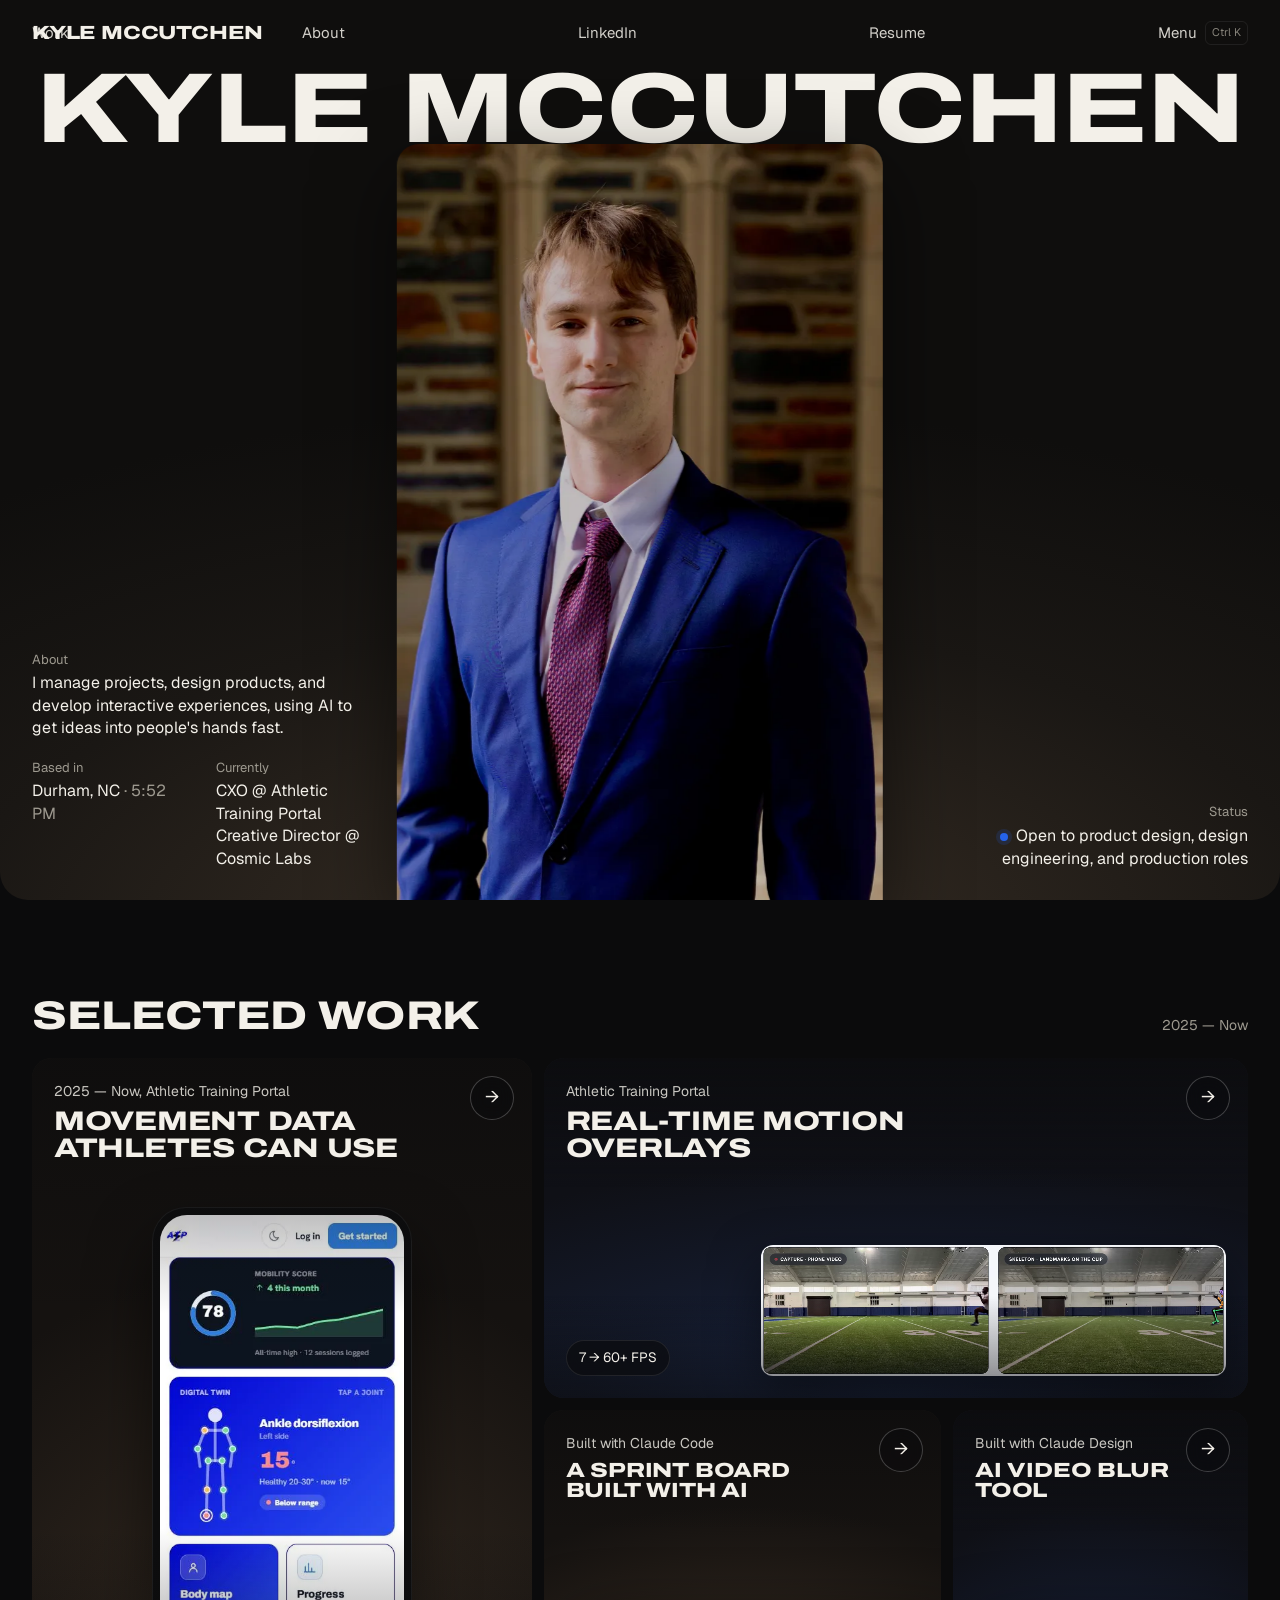
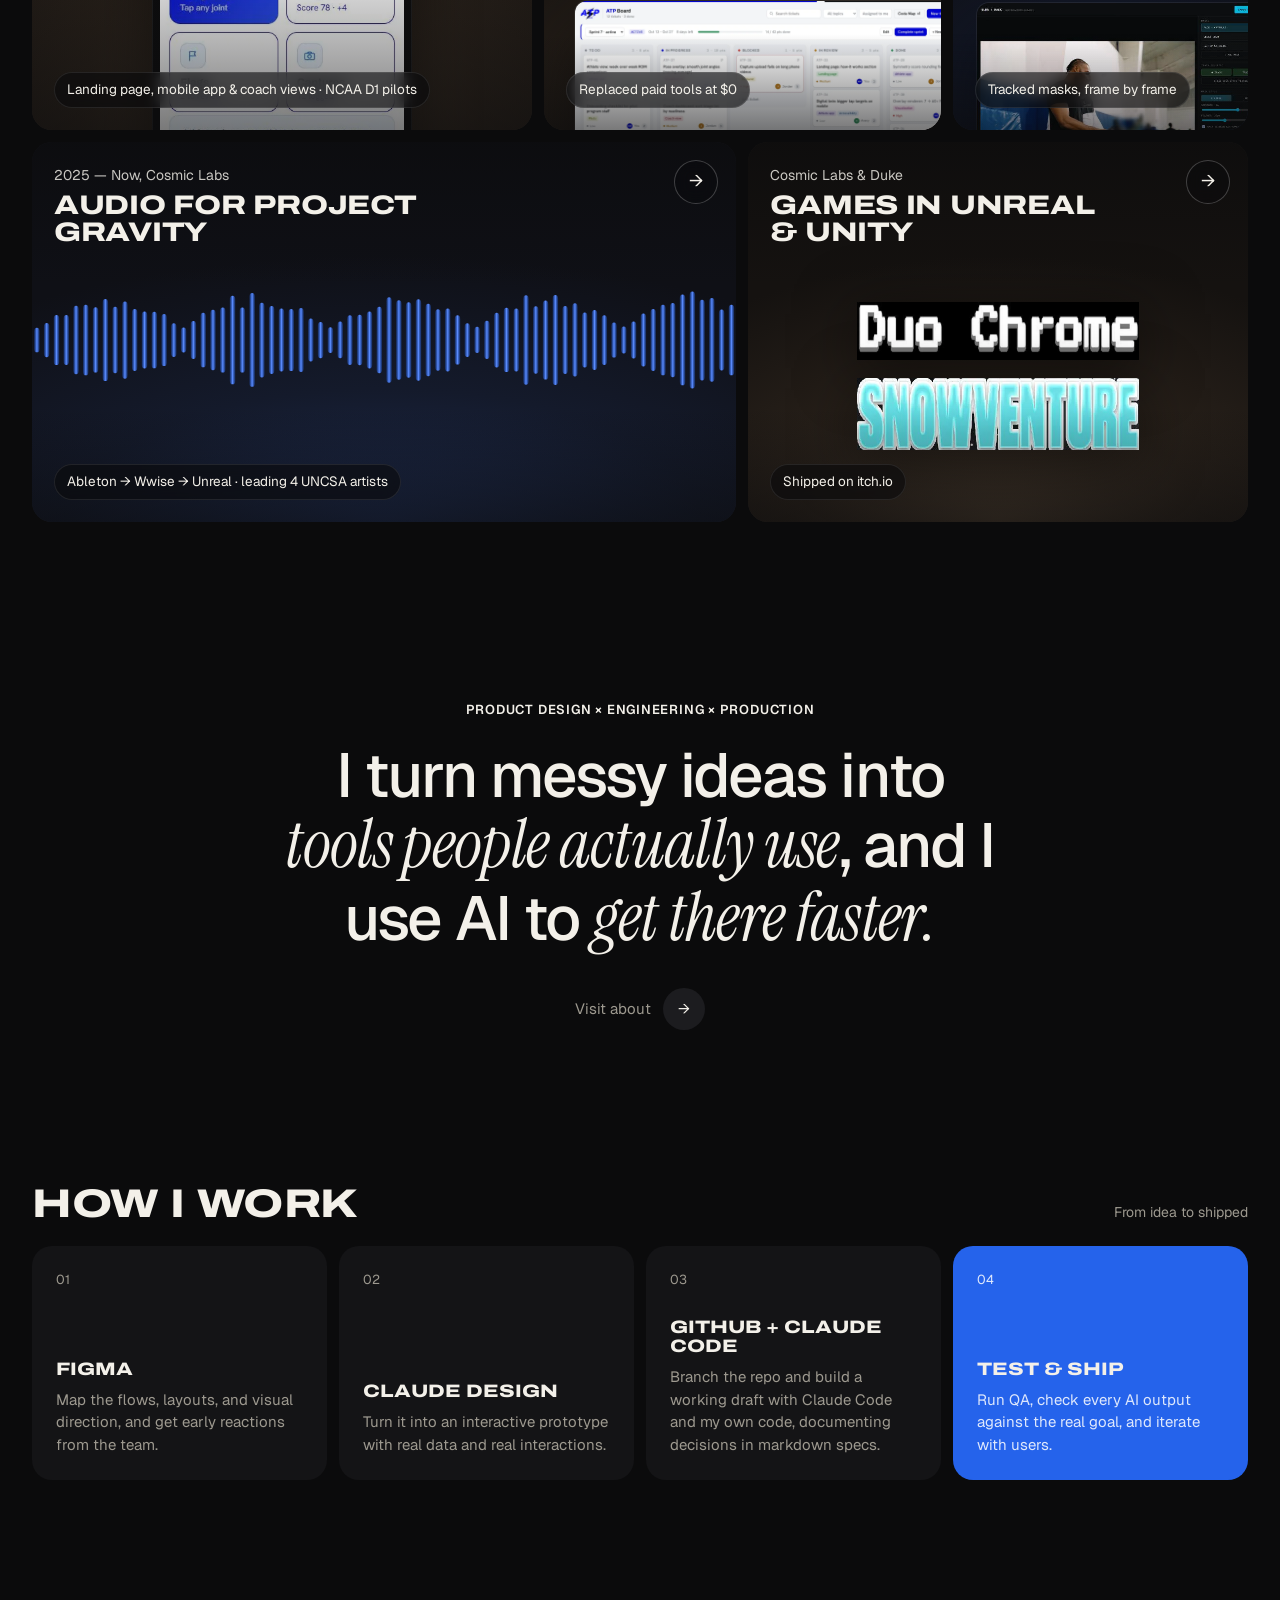
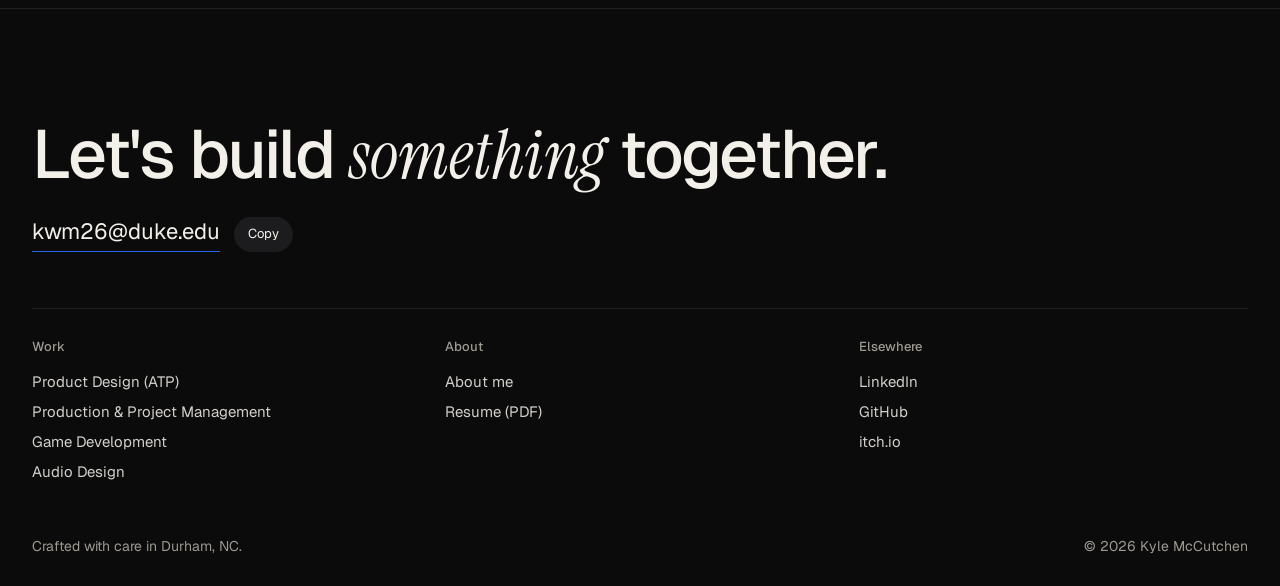
==== commit a7ea4e59: "Case studies in new design: cover media, contents list, next project; command menu, live clock, inte" ====
--- a/index.html
+++ b/index.html
@@ -20,7 +20,7 @@
 <link rel="preconnect" href="https://fonts.googleapis.com">
 <link rel="preconnect" href="https://fonts.gstatic.com" crossorigin>
 <link href="https://fonts.googleapis.com/css2?family=Archivo:wdth,wght@62..125,100..900&family=Geist:wght@300..700&family=Instrument+Serif:ital@0;1&display=swap" rel="stylesheet">
-<link rel="stylesheet" href="css/style.css?v=10">
+<link rel="stylesheet" href="css/style.css?v=11">
 </head>
 <body>
 <header class="site-header home"><div class="nav-inner">
@@ -33,7 +33,7 @@
   <div class="hero-portrait"><img src="assets/img/hero-portrait-mobile.webp" alt="Kyle McCutchen in a suit at Duke University" width="900" height="1200"></div>
   <div class="hero-meta">
     <div class="about"><span class="label">About</span><p>I manage projects, design products, and develop interactive experiences, using AI to get ideas into people's hands fast.</p></div>
-    <div><span class="label">Based in</span><p>Durham, NC</p></div>
+    <div><span class="label">Based in</span><p>Durham, NC <span class="local-time"></span></p></div>
     <div><span class="label">Currently</span><p>CXO @ Athletic Training Portal<br>Creative Director @ Cosmic Labs</p></div>
   </div>
   <div class="hero-status"><span class="label">Status</span><p><span class="dot"></span>Open to product design, design engineering, and production roles</p></div>
@@ -114,6 +114,6 @@
   </div>
   <div class="foot-base"><span>Crafted with care in Durham, NC.</span><span>&copy; 2026 Kyle McCutchen</span></div>
 </div></footer>
-<script src="js/site.js?v=5"></script>
+<script src="js/site.js?v=6"></script>
 </body>
 </html>
--- a/css/style.css
+++ b/css/style.css
@@ -284,3 +284,95 @@
   *,*::before,*::after{animation:none !important;transition:none !important;}
   .reveal{opacity:1;transform:none;}
 }
+
+/* =========================================================
+   v2: case study template, interactions, command menu
+   ========================================================= */
+@view-transition{navigation:auto;}
+::view-transition-old(root),::view-transition-new(root){animation-duration:.35s;}
+
+/* case study top + cover */
+.cs-top{padding:clamp(120px,14vw,170px) 0 8px;}
+.cs-top .tagbox{margin-bottom:22px;}
+.cs-top h1{font-family:var(--display);font-stretch:125%;font-weight:800;text-transform:uppercase;letter-spacing:-.01em;font-size:clamp(32px,5vw,68px);line-height:.98;max-width:20ch;margin:0 0 22px;}
+.cs-top h1 .flip{font-family:var(--serif);font-style:italic;font-weight:400;text-transform:none;font-stretch:100%;letter-spacing:0;font-size:1.12em;}
+.cs-top .bio{max-width:62ch;color:var(--muted);font-size:17px;margin-bottom:36px;}
+.cs-top .bio strong{color:var(--text);font-weight:500;}
+.cs-top .bio a{border-bottom:1px solid var(--accent);}
+.cs-cover{position:relative;height:clamp(300px,46vw,600px);border-radius:28px;overflow:hidden;animation:rise .9s cubic-bezier(.2,.7,.2,1) .25s both;}
+.cs-cover .screen{left:10%;right:10%;bottom:-10%;}
+.cs-cover .screen.desk{left:6%;right:30%;bottom:-6%;}
+.cs-cover .phone{left:auto;right:9%;transform:none;width:min(24%,250px);bottom:-14%;}
+.cs-cover .titles{inset:auto 10% 18% 10%;gap:28px;}
+.cs-cover .titles img{width:48%;}
+.cs-cover .wave{height:46%;}
+.cs-top .tagbox,.cs-top h1,.cs-top .bio{animation:rise .8s cubic-bezier(.2,.7,.2,1) both;}
+.cs-top h1{animation-delay:.06s;}.cs-top .bio{animation-delay:.14s;}
+@media (max-width:700px){
+  .cs-cover{height:300px;}
+  .cs-cover .screen{left:5%;right:5%;bottom:auto;top:16%;}
+  .cs-cover .screen.desk{right:4%;left:4%;bottom:auto;top:16%;}
+  .cs-cover .phone{width:34%;right:6%;}
+  .cs-cover .titles img{width:70%;}
+}
+
+/* layout with sticky contents list */
+.cs-layout{display:grid;grid-template-columns:200px minmax(0,1fr);gap:48px;}
+.toc{position:sticky;top:96px;align-self:start;padding-top:60px;display:grid;gap:2px;}
+.toc a{font-size:14px;color:var(--faint);padding:6px 0 6px 14px;border-left:1px solid var(--line);transition:color .2s ease,border-color .2s ease;}
+.toc a:hover{color:var(--text);}
+.toc a.on{color:var(--text);border-left-color:var(--accent);}
+.cs-main{min-width:0;}
+.cs-main .cs-section{display:block;}
+.cs-main .cs-section > div:first-child,.cs-main .cs-section > h2{margin-bottom:22px;}
+.cs-main .cs-section h2{font-size:clamp(22px,2.6vw,34px);}
+@media (max-width:980px){.cs-layout{grid-template-columns:minmax(0,1fr);gap:0;}.toc{display:none;}}
+
+/* reading progress */
+.progress{position:fixed;left:0;right:0;top:0;height:2px;z-index:60;pointer-events:none;}
+.progress span{display:block;height:100%;width:100%;background:var(--accent);transform-origin:0 50%;transform:scaleX(0);}
+
+/* next project */
+.next-card{position:relative;display:flex;flex-direction:column;gap:10px;margin-top:40px;padding:34px 30px;border-radius:24px;background:var(--surface);overflow:hidden;transition:background .3s ease;}
+.next-card .label{color:var(--muted);}
+.next-card .next-title{font-family:var(--display);font-stretch:125%;font-weight:800;text-transform:uppercase;font-size:clamp(26px,4vw,52px);line-height:1;max-width:85%;}
+.next-card .card-arrow{top:auto;bottom:30px;right:30px;width:56px;height:56px;}
+.next-card:hover{background:var(--accent);}
+.next-card:hover .label{color:rgba(255,255,255,.8);}
+.next-card:hover .card-arrow{background:#fff;color:var(--accent);border-color:#fff;}
+.back-link{display:inline-block;margin-top:18px;color:var(--muted);font-size:14px;}
+.back-link:hover{color:var(--text);}
+
+/* hero niceties */
+.hero-portrait{perspective:1200px;}
+.hero-portrait img{transition:transform .5s cubic-bezier(.2,.7,.2,1);will-change:transform;}
+.local-time{color:var(--muted);}
+
+/* header menu button */
+.menu-btn{display:inline-flex;align-items:center;gap:8px;background:none;border:0;color:var(--text);font:inherit;font-size:15px;opacity:.86;cursor:pointer;padding:0;}
+.menu-btn:hover{opacity:1;}
+.menu-btn kbd{font-family:var(--sans);font-size:11px;color:var(--muted);border:1px solid var(--line);border-radius:6px;padding:2px 6px;}
+@media (max-width:560px){.menu-btn kbd{display:none;}}
+
+/* command menu */
+.cmdk{position:fixed;inset:0;z-index:100;display:none;align-items:flex-start;justify-content:center;padding:14vh 16px 16px;background:rgba(5,5,6,.6);backdrop-filter:blur(6px);-webkit-backdrop-filter:blur(6px);}
+.cmdk.open{display:flex;animation:fade .18s ease;}
+@keyframes fade{from{opacity:0;}to{opacity:1;}}
+.cmdk-box{width:min(560px,100%);background:#121214;border:1px solid var(--line);border-radius:18px;box-shadow:0 30px 80px rgba(0,0,0,.6);overflow:hidden;animation:pop .2s cubic-bezier(.2,.7,.2,1);}
+@keyframes pop{from{transform:translateY(8px) scale(.98);opacity:0;}to{transform:none;opacity:1;}}
+.cmdk input{width:100%;background:transparent;border:0;border-bottom:1px solid var(--line);color:var(--text);font:inherit;font-size:17px;padding:18px 20px;outline:none;}
+.cmdk input::placeholder{color:var(--faint);}
+.cmdk ul{list-style:none;margin:0;padding:8px;max-height:min(52vh,420px);overflow:auto;}
+.cmdk li{display:flex;justify-content:space-between;align-items:center;gap:12px;padding:11px 12px;border-radius:10px;cursor:pointer;font-size:15px;}
+.cmdk li small{color:var(--faint);font-size:12px;}
+.cmdk li.sel{background:var(--surface-2);}
+.cmdk li.sel small{color:var(--muted);}
+.cmdk .group{padding:10px 12px 4px;font-size:12px;color:var(--faint);cursor:default;}
+.cmdk-foot{display:flex;gap:14px;padding:10px 16px;border-top:1px solid var(--line);font-size:12px;color:var(--faint);}
+
+/* toast + copy */
+.copy-btn{margin-left:14px;background:var(--surface-2);color:var(--text);border:0;border-radius:999px;font:inherit;font-size:13px;padding:7px 14px;cursor:pointer;vertical-align:middle;transition:background .2s ease;}
+.copy-btn:hover{background:var(--accent);}
+.toast{position:fixed;left:50%;bottom:28px;transform:translate(-50%,20px);opacity:0;z-index:120;background:var(--text);color:var(--bg);font-size:14px;font-weight:500;padding:10px 18px;border-radius:999px;transition:opacity .25s ease,transform .25s ease;pointer-events:none;}
+.toast.show{opacity:1;transform:translate(-50%,0);}
+@media (prefers-reduced-motion:reduce){.hero-portrait img{transition:none;}}
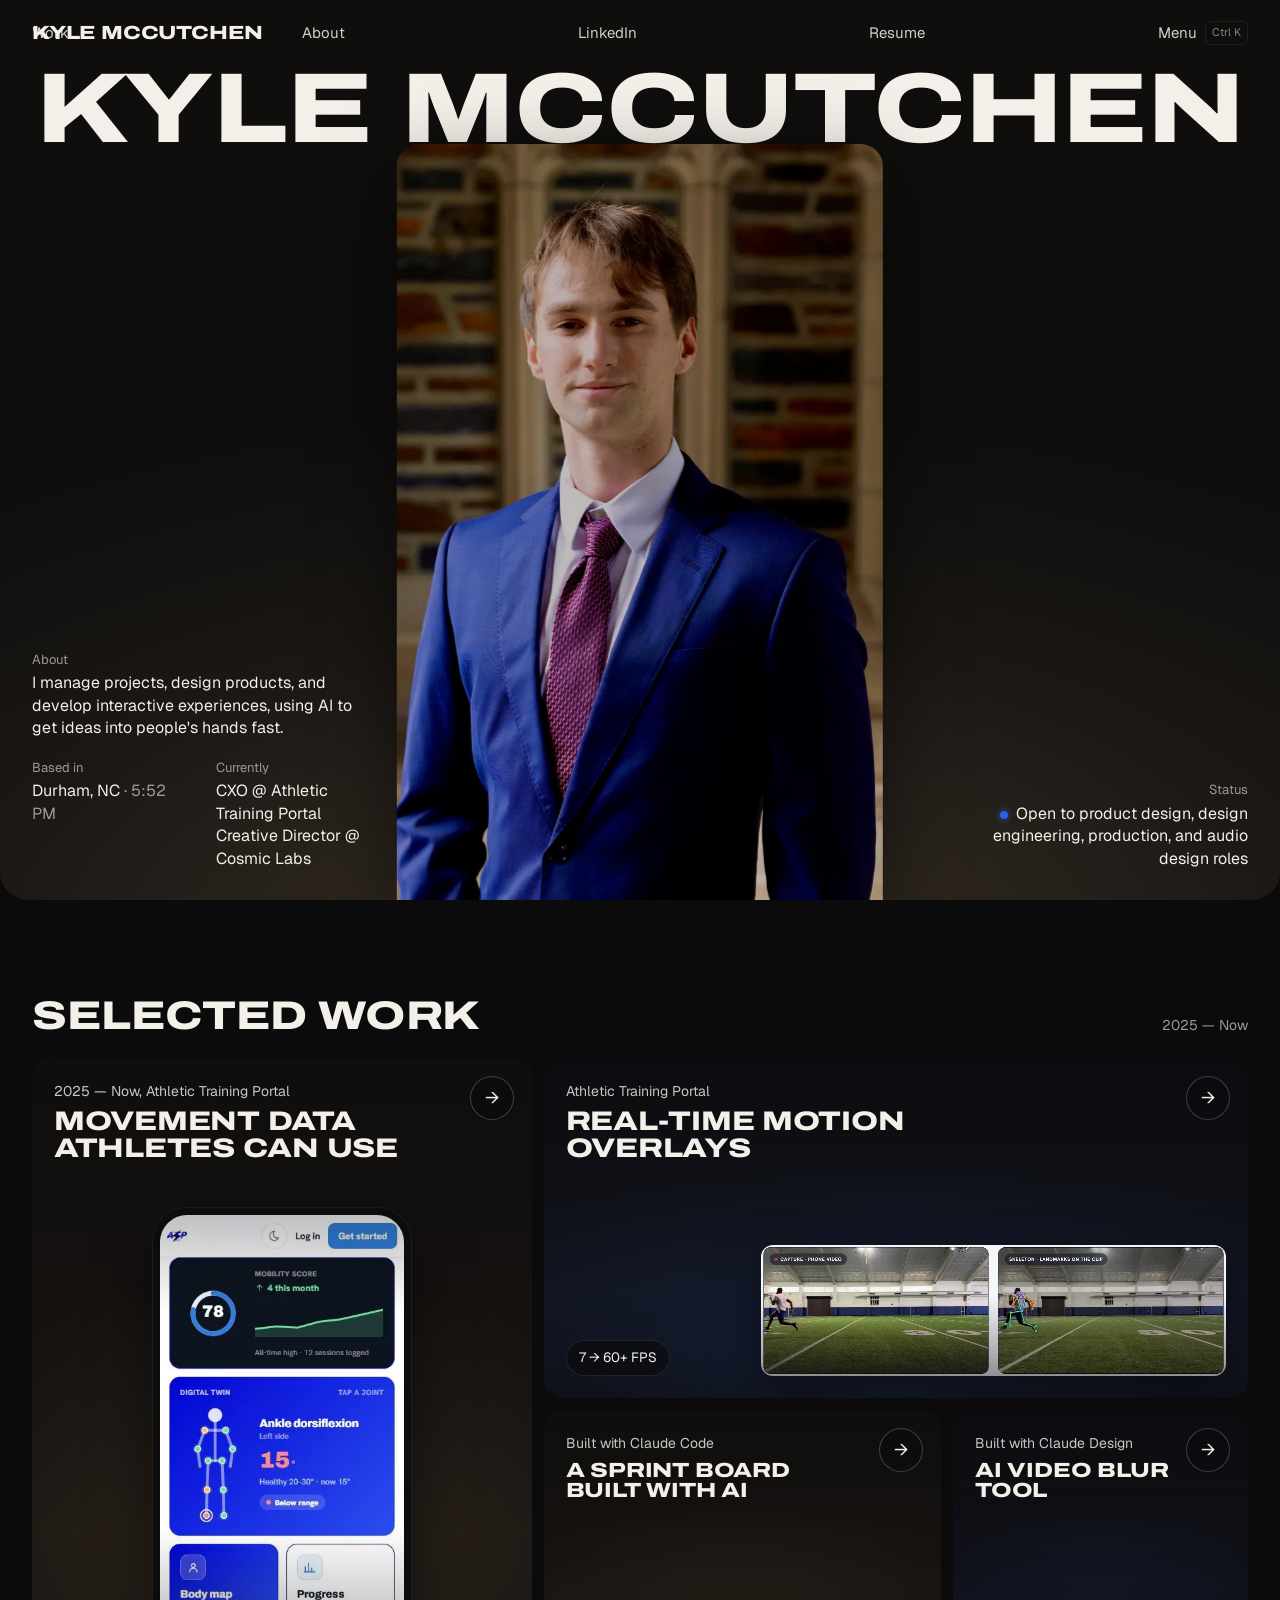
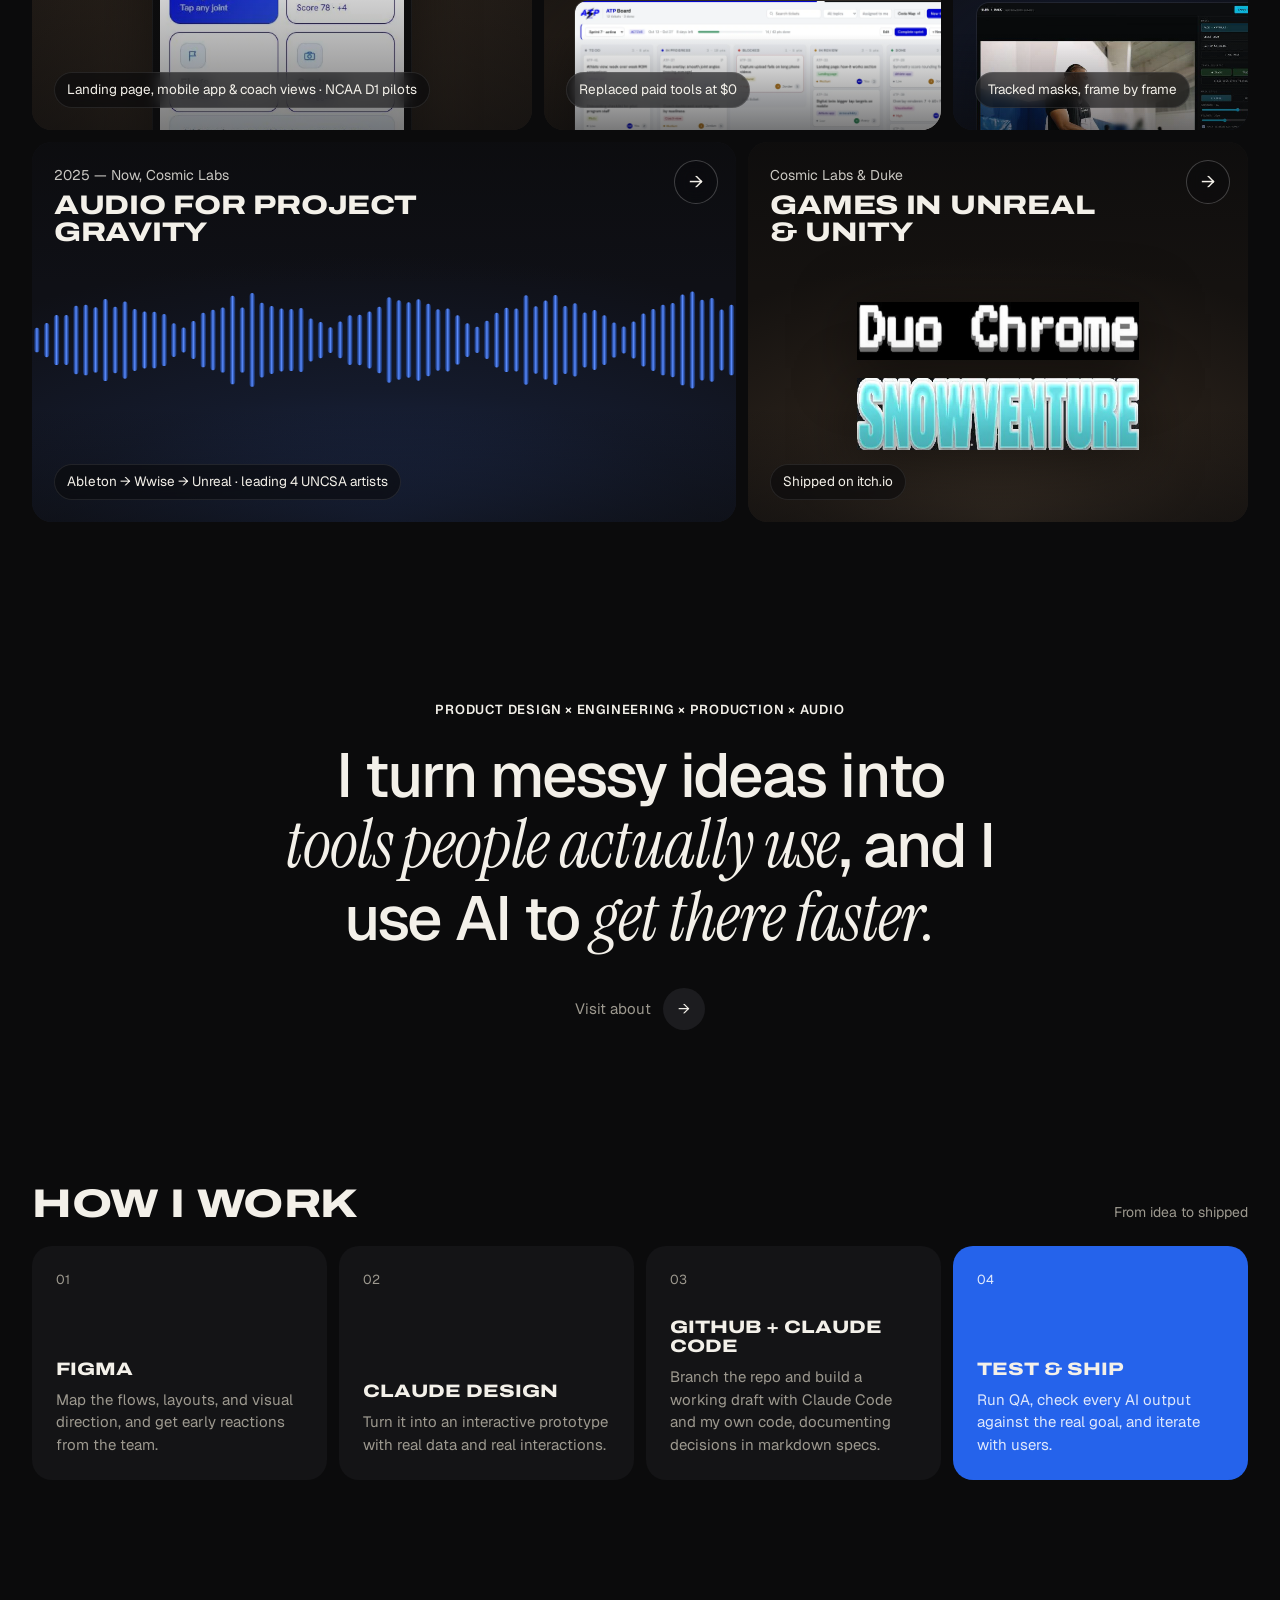
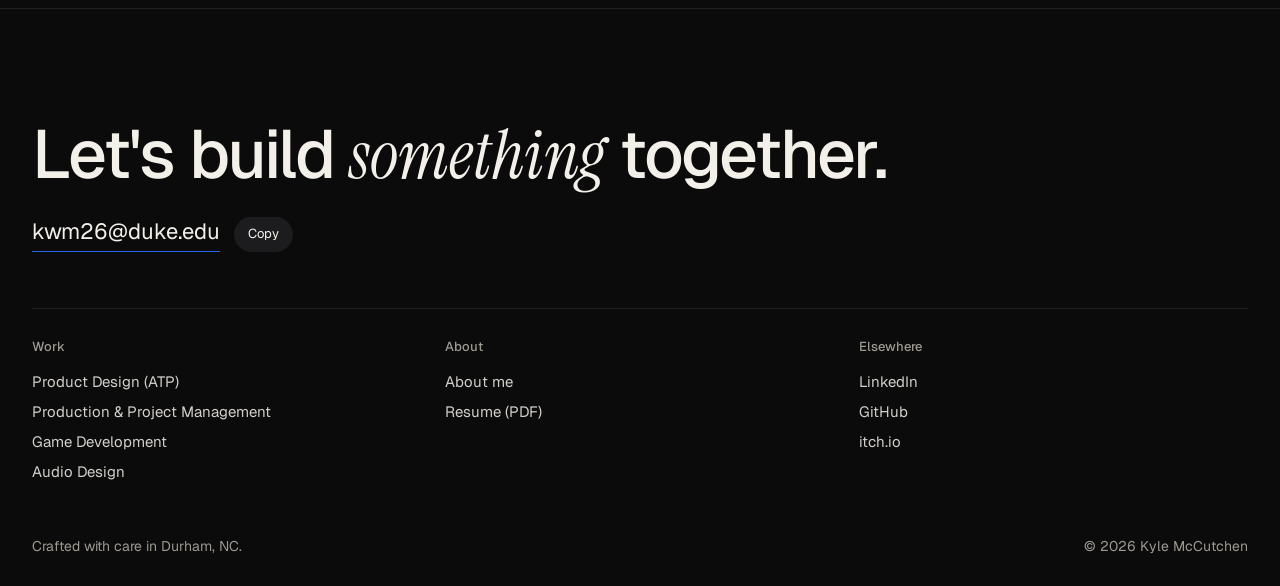
==== commit 2dd95aad: "Keep audio design front and center: status, statement, metadata; animated waveform Co-Authored-By: C" ====
--- a/index.html
+++ b/index.html
@@ -3,15 +3,15 @@
 <head>
 <meta charset="utf-8">
 <meta name="viewport" content="width=device-width, initial-scale=1">
-<title>Kyle McCutchen — Product Design, Engineering &amp; Production</title>
-<meta name="description" content="Kyle McCutchen: product designer, design engineer, and producer. Product design at Athletic Training Portal, AI-built tools, and game and audio work at Cosmic Labs. Durham, NC.">
+<title>Kyle McCutchen — Product Design, Engineering, Production &amp; Audio</title>
+<meta name="description" content="Kyle McCutchen: product designer, design engineer, producer, and audio designer. Product design at Athletic Training Portal, AI-built tools, and game and audio work at Cosmic Labs. Durham, NC.">
 <link rel="icon" href="assets/img/favicon.svg" type="image/svg+xml">
 <link rel="apple-touch-icon" href="assets/img/apple-touch-icon.png">
 <meta name="theme-color" content="#0B0B0C">
 <meta property="og:type" content="website">
 <meta property="og:site_name" content="Kyle McCutchen">
 <meta property="og:title" content="Kyle McCutchen — Product Design, Engineering &amp; Production">
-<meta property="og:description" content="Kyle McCutchen: product designer, design engineer, and producer. Product design at Athletic Training Portal, AI-built tools, and game and audio work at Cosmic Labs. Durham, NC.">
+<meta property="og:description" content="Kyle McCutchen: product designer, design engineer, producer, and audio designer. Product design at Athletic Training Portal, AI-built tools, and game and audio work at Cosmic Labs. Durham, NC.">
 <meta property="og:url" content="https://kwm26.github.io/Portfolio-Website/">
 <meta property="og:image" content="https://kwm26.github.io/Portfolio-Website/assets/img/og-image.png">
 <meta property="og:image:width" content="1200">
@@ -36,7 +36,7 @@
     <div><span class="label">Based in</span><p>Durham, NC <span class="local-time"></span></p></div>
     <div><span class="label">Currently</span><p>CXO @ Athletic Training Portal<br>Creative Director @ Cosmic Labs</p></div>
   </div>
-  <div class="hero-status"><span class="label">Status</span><p><span class="dot"></span>Open to product design, design engineering, and production roles</p></div>
+  <div class="hero-status"><span class="label">Status</span><p><span class="dot"></span>Open to product design, design engineering, production, and audio design roles</p></div>
 </section>
 
 <section class="work" id="work"><div class="wrap">
@@ -89,7 +89,7 @@
 </div></section>
 
 <section class="statement"><div class="wrap">
-  <p class="eyebrow">Product design &times; Engineering &times; Production</p>
+  <p class="eyebrow">Product design &times; Engineering &times; Production &times; Audio</p>
   <h2>I turn messy ideas into <em>tools people actually use</em>, and I use AI to <em>get there faster.</em></h2>
   <a class="pill-link" href="about.html">Visit about <span class="arrow">&rarr;</span></a>
 </div></section>
--- a/css/style.css
+++ b/css/style.css
@@ -376,3 +376,12 @@
 .toast{position:fixed;left:50%;bottom:28px;transform:translate(-50%,20px);opacity:0;z-index:120;background:var(--text);color:var(--bg);font-size:14px;font-weight:500;padding:10px 18px;border-radius:999px;transition:opacity .25s ease,transform .25s ease;pointer-events:none;}
 .toast.show{opacity:1;transform:translate(-50%,0);}
 @media (prefers-reduced-motion:reduce){.hero-portrait img{transition:none;}}
+
+/* audio waveform: bars pulse like a live meter while the card is hovered or on screen */
+@keyframes meter{0%,100%{transform:scaleY(1);}50%{transform:scaleY(.45);}}
+.wave rect{transform-box:fill-box;transform-origin:center;}
+.c-audio:hover .wave rect,.cs-cover .wave rect{animation:meter 1.1s ease-in-out infinite;}
+.wave rect:nth-child(3n){animation-delay:-.2s !important;}
+.wave rect:nth-child(3n+1){animation-delay:-.55s !important;animation-duration:.9s !important;}
+.wave rect:nth-child(4n){animation-delay:-.8s !important;animation-duration:1.3s !important;}
+@media (prefers-reduced-motion:reduce){.wave rect{animation:none !important;}}
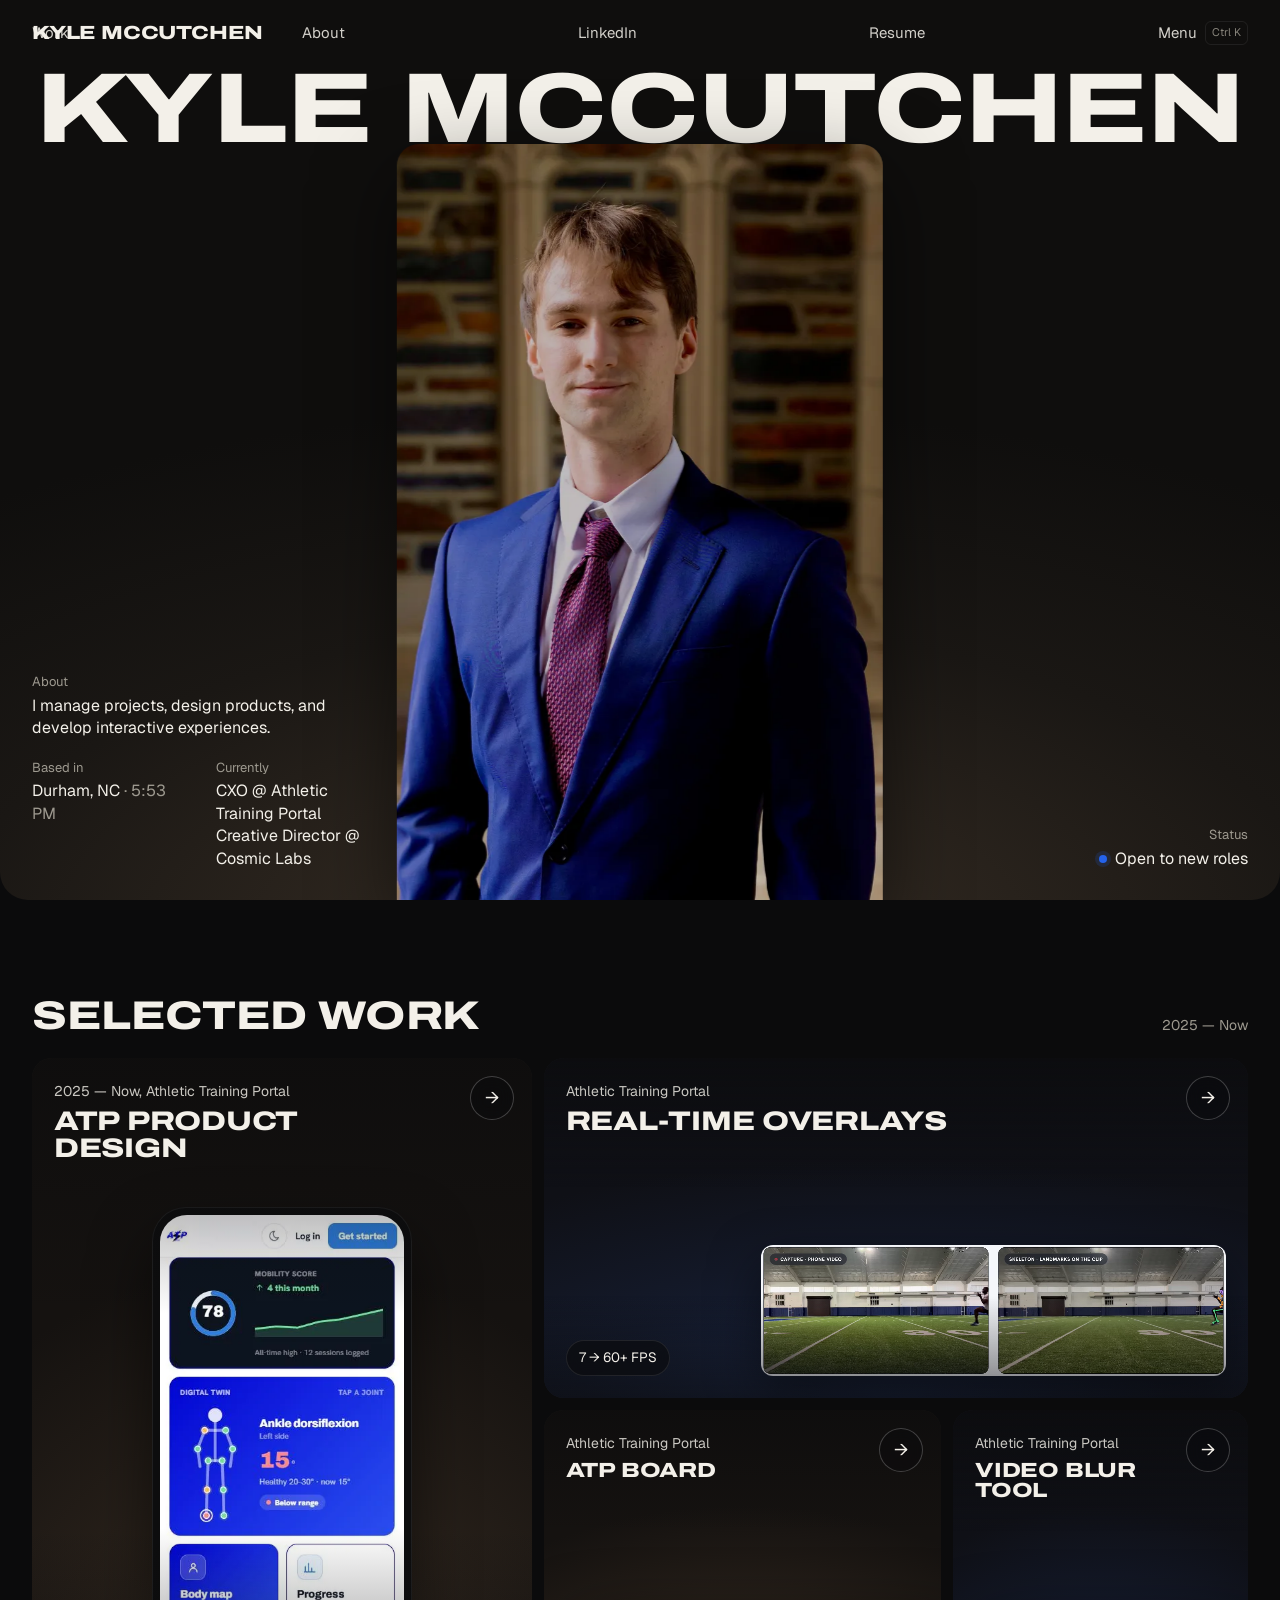
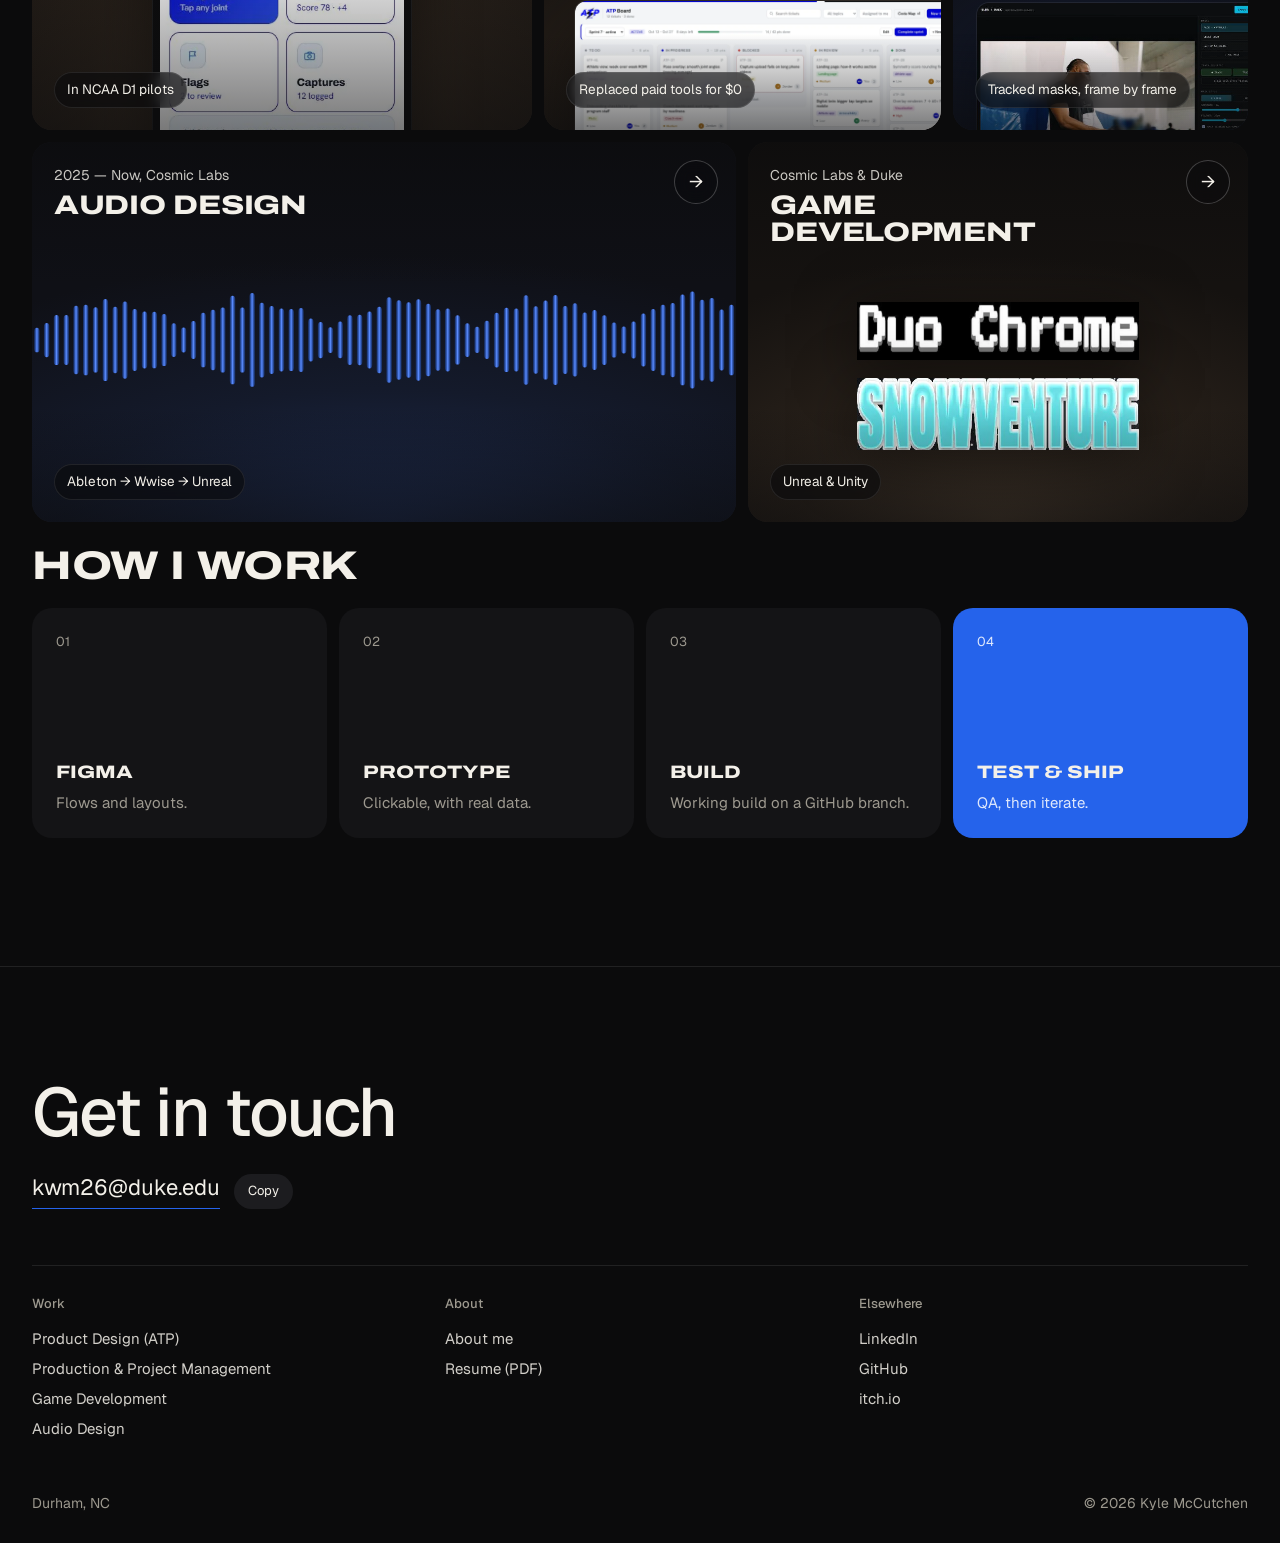
==== commit 4d914bea: "Cut copy way down in Kyle's voice; remove Minimal Shade; Audio Design naming; AI as tools not narrat" ====
--- a/index.html
+++ b/index.html
@@ -4,14 +4,14 @@
 <meta charset="utf-8">
 <meta name="viewport" content="width=device-width, initial-scale=1">
 <title>Kyle McCutchen — Product Design, Engineering, Production &amp; Audio</title>
-<meta name="description" content="Kyle McCutchen: product designer, design engineer, producer, and audio designer. Product design at Athletic Training Portal, AI-built tools, and game and audio work at Cosmic Labs. Durham, NC.">
+<meta name="description" content="Kyle McCutchen: product designer, design engineer, producer, and audio designer. Product design at Athletic Training Portal, internal tools, and game and audio work at Cosmic Labs. Durham, NC.">
 <link rel="icon" href="assets/img/favicon.svg" type="image/svg+xml">
 <link rel="apple-touch-icon" href="assets/img/apple-touch-icon.png">
 <meta name="theme-color" content="#0B0B0C">
 <meta property="og:type" content="website">
 <meta property="og:site_name" content="Kyle McCutchen">
 <meta property="og:title" content="Kyle McCutchen — Product Design, Engineering &amp; Production">
-<meta property="og:description" content="Kyle McCutchen: product designer, design engineer, producer, and audio designer. Product design at Athletic Training Portal, AI-built tools, and game and audio work at Cosmic Labs. Durham, NC.">
+<meta property="og:description" content="Kyle McCutchen: product designer, design engineer, producer, and audio designer. Product design at Athletic Training Portal, internal tools, and game and audio work at Cosmic Labs. Durham, NC.">
 <meta property="og:url" content="https://kwm26.github.io/Portfolio-Website/">
 <meta property="og:image" content="https://kwm26.github.io/Portfolio-Website/assets/img/og-image.png">
 <meta property="og:image:width" content="1200">
@@ -32,11 +32,11 @@
   <h1 class="wordmark display"><span>Kyle McCutchen</span></h1>
   <div class="hero-portrait"><img src="assets/img/hero-portrait-mobile.webp" alt="Kyle McCutchen in a suit at Duke University" width="900" height="1200"></div>
   <div class="hero-meta">
-    <div class="about"><span class="label">About</span><p>I manage projects, design products, and develop interactive experiences, using AI to get ideas into people's hands fast.</p></div>
+    <div class="about"><span class="label">About</span><p>I manage projects, design products, and develop interactive experiences.</p></div>
     <div><span class="label">Based in</span><p>Durham, NC <span class="local-time"></span></p></div>
     <div><span class="label">Currently</span><p>CXO @ Athletic Training Portal<br>Creative Director @ Cosmic Labs</p></div>
   </div>
-  <div class="hero-status"><span class="label">Status</span><p><span class="dot"></span>Open to product design, design engineering, production, and audio design roles</p></div>
+  <div class="hero-status"><span class="label">Status</span><p><span class="dot"></span>Open to new roles</p></div>
 </section>
 
 <section class="work" id="work"><div class="wrap">
@@ -45,74 +45,68 @@
 
     <a class="card c-atp" href="front-end.html">
       <div class="card-media stage"><div class="phone"><img src="assets/img/atp-mobile-athlete.webp" alt="ATP athlete view on a phone" loading="lazy"></div></div>
-      <div class="card-top"><span class="card-meta">2025 — Now, Athletic Training Portal</span><h3>Movement data athletes can use</h3></div>
-      <p class="card-outcome">Landing page, mobile app &amp; coach views · NCAA D1 pilots</p>
+      <div class="card-top"><span class="card-meta">2025 — Now, Athletic Training Portal</span><h3>ATP Product Design</h3></div>
+      <p class="card-outcome">In NCAA D1 pilots</p>
       <span class="card-arrow" aria-hidden="true">&rarr;</span>
     </a>
 
     <a class="card c-viz" href="front-end.html#realtime">
       <div class="card-media stage cool"><div class="strip"><video autoplay muted loop playsinline poster="assets/img/atp-pose-tracking-poster.webp?v=2"><source src="assets/video/atp-pose-tracking.webm?v=2" type="video/webm"><source src="assets/video/atp-pose-tracking.mp4?v=2" type="video/mp4"></video></div></div>
-      <div class="card-top"><span class="card-meta">Athletic Training Portal</span><h3>Real-time motion overlays</h3></div>
+      <div class="card-top"><span class="card-meta">Athletic Training Portal</span><h3>Real-time overlays</h3></div>
       <p class="card-outcome">7 &rarr; 60+ FPS</p>
       <span class="card-arrow" aria-hidden="true">&rarr;</span>
     </a>
 
     <a class="card c-board" href="production.html#board">
       <div class="card-media stage"><div class="screen"><img src="assets/img/atp-board.webp" alt="ATP Board sprint view" loading="lazy"></div></div>
-      <div class="card-top"><span class="card-meta">Built with Claude Code</span><h3>A sprint board built with AI</h3></div>
-      <p class="card-outcome">Replaced paid tools at $0</p>
+      <div class="card-top"><span class="card-meta">Athletic Training Portal</span><h3>ATP Board</h3></div>
+      <p class="card-outcome">Replaced paid tools for $0</p>
       <span class="card-arrow" aria-hidden="true">&rarr;</span>
     </a>
 
     <a class="card c-blur" href="production.html#blur">
       <div class="card-media stage cool"><div class="screen"><video autoplay muted loop playsinline poster="assets/img/blur-tool.webp"><source src="assets/video/blur-tool.webm" type="video/webm"><source src="assets/video/blur-tool.mp4" type="video/mp4"></video></div></div>
-      <div class="card-top"><span class="card-meta">Built with Claude Design</span><h3>AI video blur tool</h3></div>
+      <div class="card-top"><span class="card-meta">Athletic Training Portal</span><h3>Video blur tool</h3></div>
       <p class="card-outcome">Tracked masks, frame by frame</p>
       <span class="card-arrow" aria-hidden="true">&rarr;</span>
     </a>
 
     <a class="card c-audio" href="game-dev/audio.html">
       <div class="card-media stage cool"><svg class="wave" viewBox="0 0 1000 200" preserveAspectRatio="none" aria-hidden="true"><defs><linearGradient id="wg" x1="0" x2="1"><stop offset="0" stop-color="#2563EB" stop-opacity=".25"/><stop offset=".5" stop-color="#5b8cff"/><stop offset="1" stop-color="#2563EB" stop-opacity=".25"/></linearGradient></defs><g fill="url(#wg)"><rect x="3.0" y="87.5" width="7.9" height="25.0" rx="4"/><rect x="16.9" y="82.7" width="7.9" height="34.7" rx="4"/><rect x="30.8" y="74.6" width="7.9" height="50.8" rx="4"/><rect x="44.7" y="74.6" width="7.9" height="50.7" rx="4"/><rect x="58.6" y="65.4" width="7.9" height="69.2" rx="4"/><rect x="72.4" y="64.3" width="7.9" height="71.5" rx="4"/><rect x="86.3" y="66.9" width="7.9" height="66.1" rx="4"/><rect x="100.2" y="58.5" width="7.9" height="83.1" rx="4"/><rect x="114.1" y="66.4" width="7.9" height="67.3" rx="4"/><rect x="128.0" y="61.0" width="7.9" height="78.1" rx="4"/><rect x="141.9" y="68.7" width="7.9" height="62.6" rx="4"/><rect x="155.8" y="71.1" width="7.9" height="57.7" rx="4"/><rect x="169.7" y="71.3" width="7.9" height="57.4" rx="4"/><rect x="183.6" y="73.7" width="7.9" height="52.7" rx="4"/><rect x="197.4" y="83.0" width="7.9" height="34.1" rx="4"/><rect x="211.3" y="87.3" width="7.9" height="25.4" rx="4"/><rect x="225.2" y="80.7" width="7.9" height="38.5" rx="4"/><rect x="239.1" y="72.3" width="7.9" height="55.4" rx="4"/><rect x="253.0" y="69.4" width="7.9" height="61.2" rx="4"/><rect x="266.9" y="67.0" width="7.9" height="66.0" rx="4"/><rect x="280.8" y="55.2" width="7.9" height="89.7" rx="4"/><rect x="294.7" y="67.1" width="7.9" height="65.9" rx="4"/><rect x="308.6" y="52.5" width="7.9" height="94.9" rx="4"/><rect x="322.4" y="62.2" width="7.9" height="75.7" rx="4"/><rect x="336.3" y="65.7" width="7.9" height="68.7" rx="4"/><rect x="350.2" y="68.1" width="7.9" height="63.8" rx="4"/><rect x="364.1" y="68.6" width="7.9" height="62.9" rx="4"/><rect x="378.0" y="67.7" width="7.9" height="64.6" rx="4"/><rect x="391.9" y="78.2" width="7.9" height="43.6" rx="4"/><rect x="405.8" y="81.7" width="7.9" height="36.7" rx="4"/><rect x="419.7" y="87.0" width="7.9" height="26.1" rx="4"/><rect x="433.6" y="81.4" width="7.9" height="37.1" rx="4"/><rect x="447.4" y="74.9" width="7.9" height="50.3" rx="4"/><rect x="461.3" y="74.4" width="7.9" height="51.1" rx="4"/><rect x="475.2" y="71.2" width="7.9" height="57.7" rx="4"/><rect x="489.1" y="66.4" width="7.9" height="67.2" rx="4"/><rect x="503.0" y="56.8" width="7.9" height="86.5" rx="4"/><rect x="516.9" y="59.8" width="7.9" height="80.5" rx="4"/><rect x="530.8" y="61.8" width="7.9" height="76.4" rx="4"/><rect x="544.7" y="58.7" width="7.9" height="82.6" rx="4"/><rect x="558.6" y="63.3" width="7.9" height="73.3" rx="4"/><rect x="572.4" y="68.8" width="7.9" height="62.4" rx="4"/><rect x="586.3" y="68.2" width="7.9" height="63.7" rx="4"/><rect x="600.2" y="75.0" width="7.9" height="49.9" rx="4"/><rect x="614.1" y="83.0" width="7.9" height="34.1" rx="4"/><rect x="628.0" y="86.7" width="7.9" height="26.5" rx="4"/><rect x="641.9" y="80.6" width="7.9" height="38.7" rx="4"/><rect x="655.8" y="72.3" width="7.9" height="55.5" rx="4"/><rect x="669.7" y="67.4" width="7.9" height="65.1" rx="4"/><rect x="683.6" y="68.1" width="7.9" height="63.8" rx="4"/><rect x="697.4" y="54.8" width="7.9" height="90.4" rx="4"/><rect x="711.3" y="65.8" width="7.9" height="68.4" rx="4"/><rect x="725.2" y="59.9" width="7.9" height="80.2" rx="4"/><rect x="739.1" y="54.4" width="7.9" height="91.2" rx="4"/><rect x="753.0" y="65.7" width="7.9" height="68.7" rx="4"/><rect x="766.9" y="62.9" width="7.9" height="74.1" rx="4"/><rect x="780.8" y="72.1" width="7.9" height="55.7" rx="4"/><rect x="794.7" y="69.6" width="7.9" height="60.8" rx="4"/><rect x="808.6" y="74.9" width="7.9" height="50.3" rx="4"/><rect x="822.4" y="82.2" width="7.9" height="35.6" rx="4"/><rect x="836.3" y="86.3" width="7.9" height="27.4" rx="4"/><rect x="850.2" y="81.2" width="7.9" height="37.5" rx="4"/><rect x="864.1" y="73.3" width="7.9" height="53.4" rx="4"/><rect x="878.0" y="68.6" width="7.9" height="62.8" rx="4"/><rect x="891.9" y="64.2" width="7.9" height="71.6" rx="4"/><rect x="905.8" y="62.5" width="7.9" height="75.1" rx="4"/><rect x="919.7" y="54.0" width="7.9" height="91.9" rx="4"/><rect x="933.6" y="51.0" width="7.9" height="98.0" rx="4"/><rect x="947.4" y="59.2" width="7.9" height="81.7" rx="4"/><rect x="961.3" y="57.6" width="7.9" height="84.7" rx="4"/><rect x="975.2" y="69.2" width="7.9" height="61.6" rx="4"/><rect x="989.1" y="64.3" width="7.9" height="71.5" rx="4"/></g></svg></div>
-      <div class="card-top"><span class="card-meta">2025 — Now, Cosmic Labs</span><h3>Audio for Project Gravity</h3></div>
-      <p class="card-outcome">Ableton &rarr; Wwise &rarr; Unreal · leading 4 UNCSA artists</p>
+      <div class="card-top"><span class="card-meta">2025 — Now, Cosmic Labs</span><h3>Audio Design</h3></div>
+      <p class="card-outcome">Ableton &rarr; Wwise &rarr; Unreal</p>
       <span class="card-arrow" aria-hidden="true">&rarr;</span>
     </a>
 
     <a class="card c-games" href="game-dev/index.html">
       <div class="card-media stage"><div class="titles"><img src="assets/img/duo-chrome-title.webp" alt="Duo Chrome" loading="lazy"><img src="assets/img/snowventure-title.webp" alt="Snowventure" loading="lazy"></div></div>
-      <div class="card-top"><span class="card-meta">Cosmic Labs &amp; Duke</span><h3>Games in Unreal &amp; Unity</h3></div>
-      <p class="card-outcome">Shipped on itch.io</p>
+      <div class="card-top"><span class="card-meta">Cosmic Labs &amp; Duke</span><h3>Game Development</h3></div>
+      <p class="card-outcome">Unreal &amp; Unity</p>
       <span class="card-arrow" aria-hidden="true">&rarr;</span>
     </a>
 
   </div>
 </div></section>
 
-<section class="statement"><div class="wrap">
-  <p class="eyebrow">Product design &times; Engineering &times; Production &times; Audio</p>
-  <h2>I turn messy ideas into <em>tools people actually use</em>, and I use AI to <em>get there faster.</em></h2>
-  <a class="pill-link" href="about.html">Visit about <span class="arrow">&rarr;</span></a>
-</div></section>
-
 <section class="process"><div class="wrap">
-  <div class="section-head"><h2>How I work</h2><span>From idea to shipped</span></div>
+  <div class="section-head"><h2>How I work</h2></div>
   <div class="steps">
-    <div class="step"><span class="num">01</span><h3>Figma</h3><p>Map the flows, layouts, and visual direction, and get early reactions from the team.</p></div>
-    <div class="step"><span class="num">02</span><h3>Claude Design</h3><p>Turn it into an interactive prototype with real data and real interactions.</p></div>
-    <div class="step"><span class="num">03</span><h3>GitHub + Claude Code</h3><p>Branch the repo and build a working draft with Claude Code and my own code, documenting decisions in markdown specs.</p></div>
-    <div class="step hi"><span class="num">04</span><h3>Test &amp; ship</h3><p>Run QA, check every AI output against the real goal, and iterate with users.</p></div>
+    <div class="step"><span class="num">01</span><h3>Figma</h3><p>Flows and layouts.</p></div>
+    <div class="step"><span class="num">02</span><h3>Prototype</h3><p>Clickable, with real data.</p></div>
+    <div class="step"><span class="num">03</span><h3>Build</h3><p>Working build on a GitHub branch.</p></div>
+    <div class="step hi"><span class="num">04</span><h3>Test &amp; ship</h3><p>QA, then iterate.</p></div>
   </div>
 </div></section>
 
 <footer class="site-footer" id="contact"><div class="wrap">
-  <p class="cta">Let's build <em>something</em> together.</p>
+  <p class="cta">Get in touch</p>
   <a class="mail" href="mailto:kwm26@duke.edu">kwm26@duke.edu</a>
   <div class="foot-cols">
     <div><h4>Work</h4><a href="front-end.html">Product Design (ATP)</a><a href="production.html">Production &amp; Project Management</a><a href="game-dev/index.html">Game Development</a><a href="game-dev/audio.html">Audio Design</a></div>
     <div><h4>About</h4><a href="about.html">About me</a><a href="assets/Kyle_McCutchen_Resume.pdf" target="_blank" rel="noopener">Resume (PDF)</a></div>
     <div><h4>Elsewhere</h4><a href="https://www.linkedin.com/in/kyle-mccutchen/" target="_blank" rel="noopener">LinkedIn</a><a href="https://github.com/kwm26" target="_blank" rel="noopener">GitHub</a><a href="https://kylemccw.itch.io/" target="_blank" rel="noopener">itch.io</a></div>
   </div>
-  <div class="foot-base"><span>Crafted with care in Durham, NC.</span><span>&copy; 2026 Kyle McCutchen</span></div>
+  <div class="foot-base"><span>Durham, NC</span><span>&copy; 2026 Kyle McCutchen</span></div>
 </div></footer>
 <script src="js/site.js?v=6"></script>
 </body>
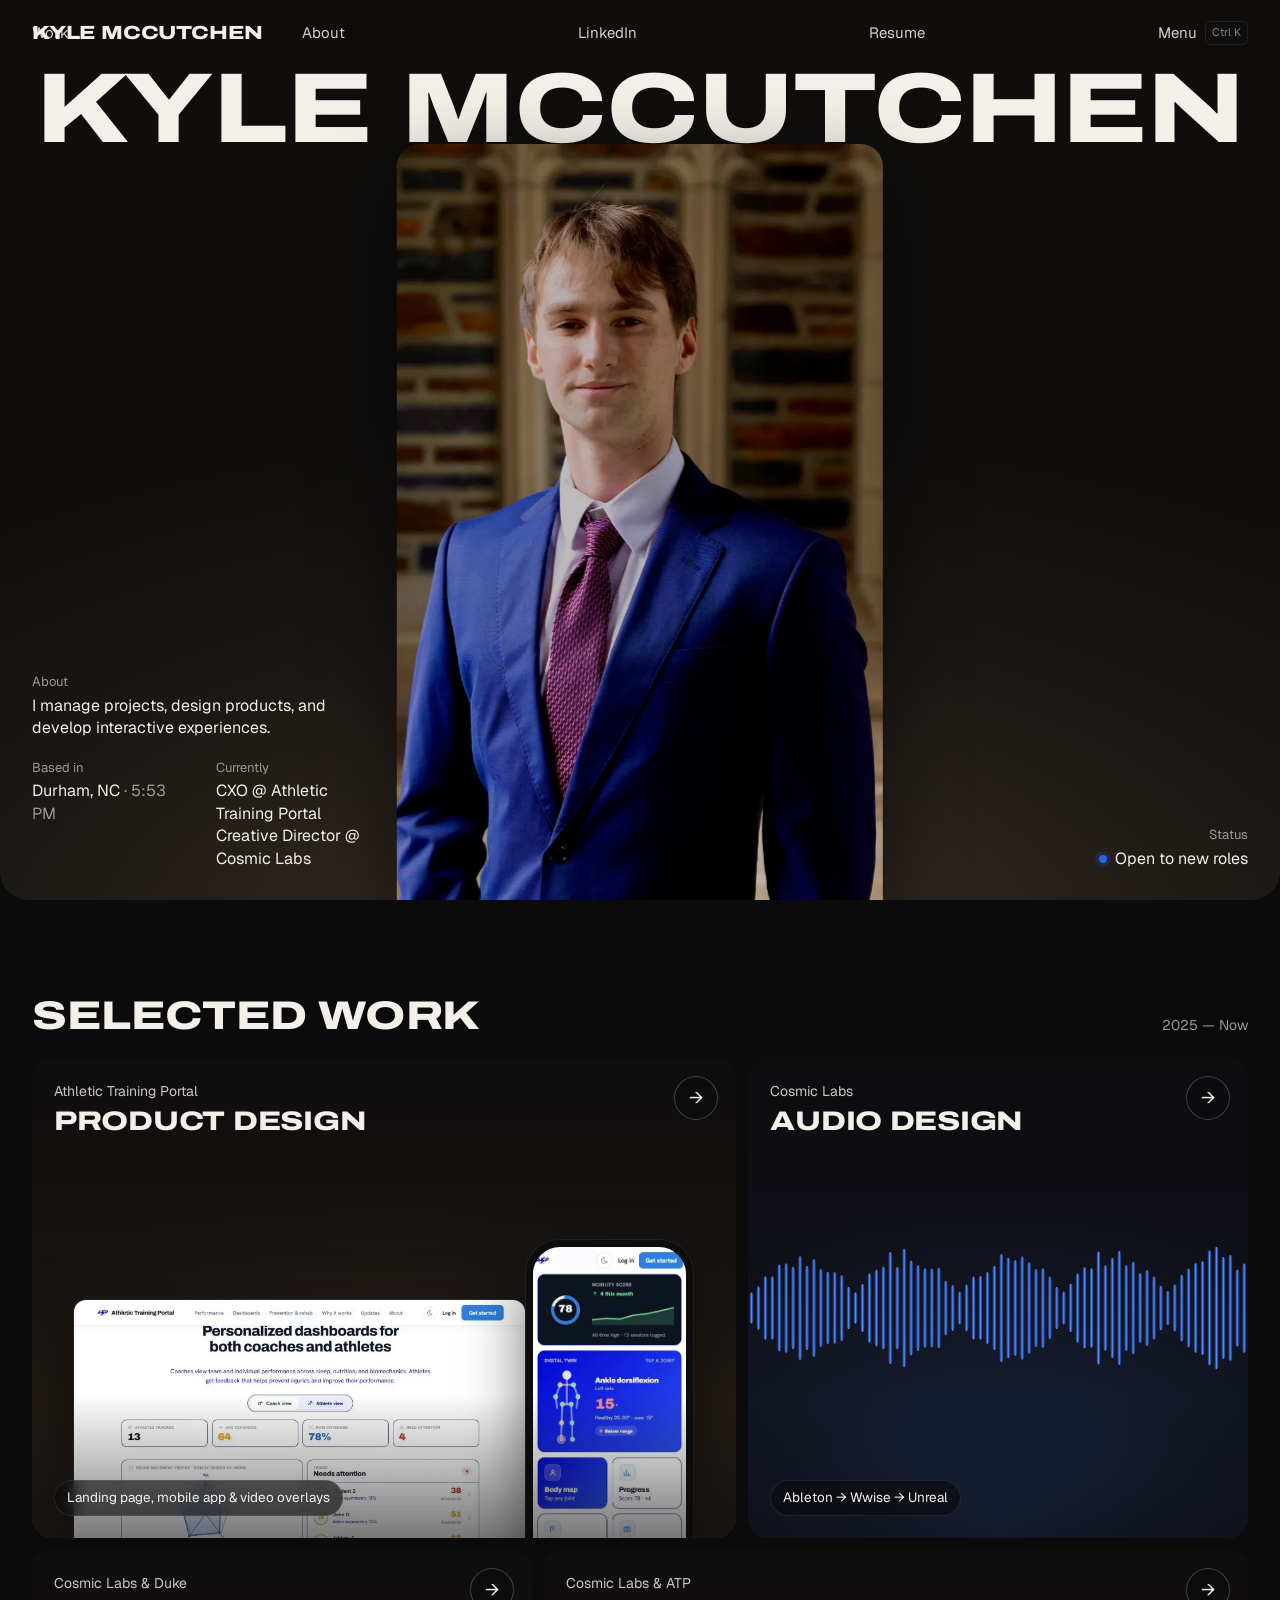
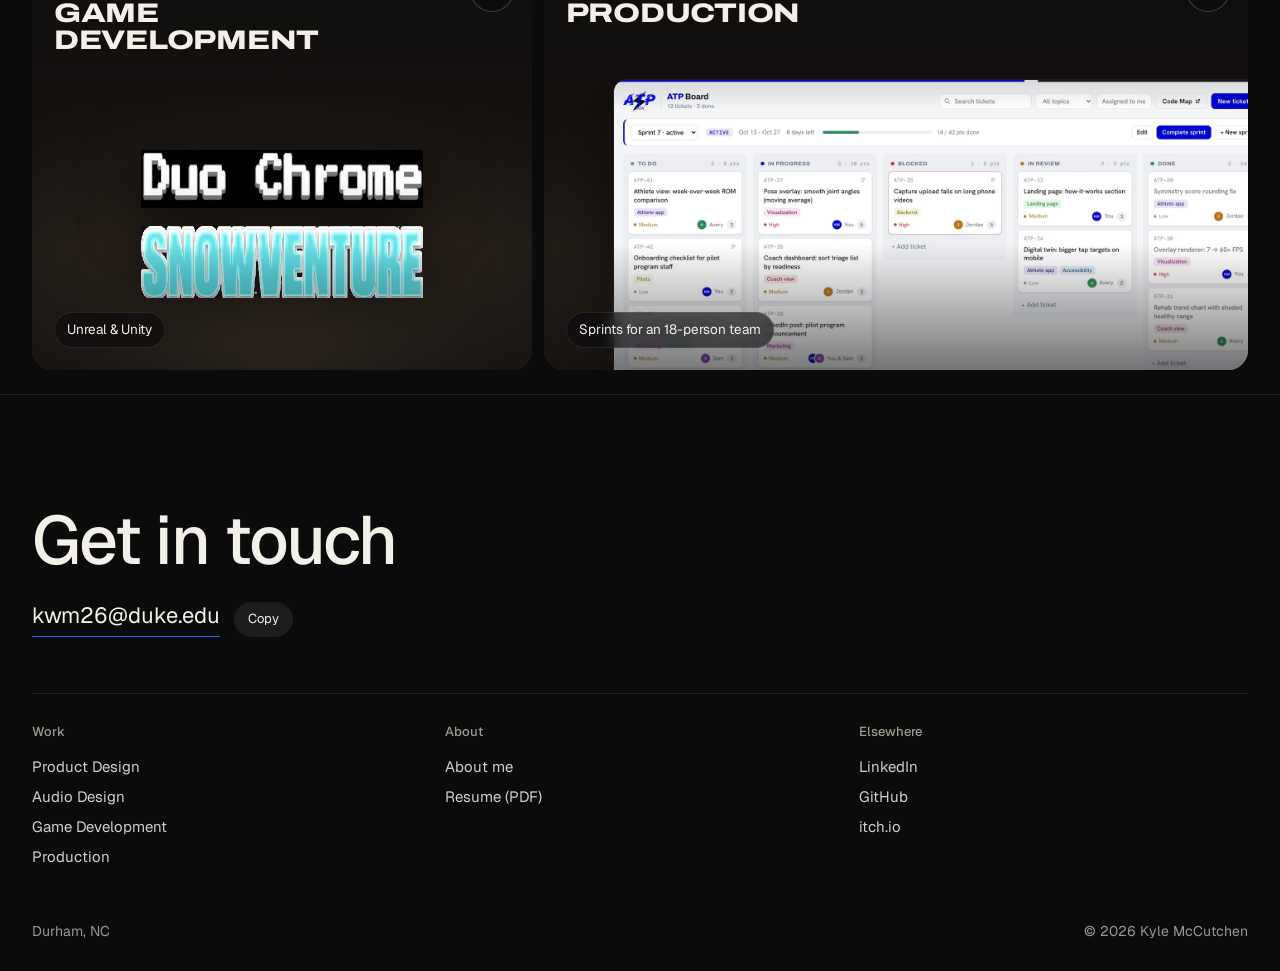
==== commit 49bbd7c9: "Make the site cohesive: four case studies with one naming system, consistent page headers and facts," ====
--- a/index.html
+++ b/index.html
@@ -3,7 +3,7 @@
 <head>
 <meta charset="utf-8">
 <meta name="viewport" content="width=device-width, initial-scale=1">
-<title>Kyle McCutchen — Product Design, Engineering, Production &amp; Audio</title>
+<title>Kyle McCutchen — Product Design, Audio Design, Game Development &amp; Production</title>
 <meta name="description" content="Kyle McCutchen: product designer, design engineer, producer, and audio designer. Product design at Athletic Training Portal, internal tools, and game and audio work at Cosmic Labs. Durham, NC.">
 <link rel="icon" href="assets/img/favicon.svg" type="image/svg+xml">
 <link rel="apple-touch-icon" href="assets/img/apple-touch-icon.png">
@@ -43,58 +43,34 @@
   <div class="section-head"><h2>Selected work</h2><span>2025 — Now</span></div>
   <div class="bento">
 
-    <a class="card c-atp" href="front-end.html">
-      <div class="card-media stage"><div class="phone"><img src="assets/img/atp-mobile-athlete.webp" alt="ATP athlete view on a phone" loading="lazy"></div></div>
-      <div class="card-top"><span class="card-meta">2025 — Now, Athletic Training Portal</span><h3>ATP Product Design</h3></div>
-      <p class="card-outcome">In NCAA D1 pilots</p>
+    <a class="card c-pd" href="front-end.html">
+      <div class="card-media stage"><div class="screen desk"><img src="assets/img/atp-coach-dashboard.webp" alt="ATP coach dashboard" loading="lazy"></div><div class="phone"><img src="assets/img/atp-mobile-athlete.webp" alt="ATP athlete view on a phone" loading="lazy"></div></div>
+      <div class="card-top"><span class="card-meta">Athletic Training Portal</span><h3>Product Design</h3></div>
+      <p class="card-outcome">Landing page, mobile app &amp; video overlays</p>
       <span class="card-arrow" aria-hidden="true">&rarr;</span>
     </a>
 
-    <a class="card c-viz" href="front-end.html#realtime">
-      <div class="card-media stage cool"><div class="strip"><video autoplay muted loop playsinline poster="assets/img/atp-pose-tracking-poster.webp?v=2"><source src="assets/video/atp-pose-tracking.webm?v=2" type="video/webm"><source src="assets/video/atp-pose-tracking.mp4?v=2" type="video/mp4"></video></div></div>
-      <div class="card-top"><span class="card-meta">Athletic Training Portal</span><h3>Real-time overlays</h3></div>
-      <p class="card-outcome">7 &rarr; 60+ FPS</p>
-      <span class="card-arrow" aria-hidden="true">&rarr;</span>
-    </a>
-
-    <a class="card c-board" href="production.html#board">
-      <div class="card-media stage"><div class="screen"><img src="assets/img/atp-board.webp" alt="ATP Board sprint view" loading="lazy"></div></div>
-      <div class="card-top"><span class="card-meta">Athletic Training Portal</span><h3>ATP Board</h3></div>
-      <p class="card-outcome">Replaced paid tools for $0</p>
-      <span class="card-arrow" aria-hidden="true">&rarr;</span>
-    </a>
-
-    <a class="card c-blur" href="production.html#blur">
-      <div class="card-media stage cool"><div class="screen"><video autoplay muted loop playsinline poster="assets/img/blur-tool.webp"><source src="assets/video/blur-tool.webm" type="video/webm"><source src="assets/video/blur-tool.mp4" type="video/mp4"></video></div></div>
-      <div class="card-top"><span class="card-meta">Athletic Training Portal</span><h3>Video blur tool</h3></div>
-      <p class="card-outcome">Tracked masks, frame by frame</p>
-      <span class="card-arrow" aria-hidden="true">&rarr;</span>
-    </a>
-
-    <a class="card c-audio" href="game-dev/audio.html">
+    <a class="card c-au" href="game-dev/audio.html">
       <div class="card-media stage cool"><svg class="wave" viewBox="0 0 1000 200" preserveAspectRatio="none" aria-hidden="true"><defs><linearGradient id="wg" x1="0" x2="1"><stop offset="0" stop-color="#2563EB" stop-opacity=".25"/><stop offset=".5" stop-color="#5b8cff"/><stop offset="1" stop-color="#2563EB" stop-opacity=".25"/></linearGradient></defs><g fill="url(#wg)"><rect x="3.0" y="87.5" width="7.9" height="25.0" rx="4"/><rect x="16.9" y="82.7" width="7.9" height="34.7" rx="4"/><rect x="30.8" y="74.6" width="7.9" height="50.8" rx="4"/><rect x="44.7" y="74.6" width="7.9" height="50.7" rx="4"/><rect x="58.6" y="65.4" width="7.9" height="69.2" rx="4"/><rect x="72.4" y="64.3" width="7.9" height="71.5" rx="4"/><rect x="86.3" y="66.9" width="7.9" height="66.1" rx="4"/><rect x="100.2" y="58.5" width="7.9" height="83.1" rx="4"/><rect x="114.1" y="66.4" width="7.9" height="67.3" rx="4"/><rect x="128.0" y="61.0" width="7.9" height="78.1" rx="4"/><rect x="141.9" y="68.7" width="7.9" height="62.6" rx="4"/><rect x="155.8" y="71.1" width="7.9" height="57.7" rx="4"/><rect x="169.7" y="71.3" width="7.9" height="57.4" rx="4"/><rect x="183.6" y="73.7" width="7.9" height="52.7" rx="4"/><rect x="197.4" y="83.0" width="7.9" height="34.1" rx="4"/><rect x="211.3" y="87.3" width="7.9" height="25.4" rx="4"/><rect x="225.2" y="80.7" width="7.9" height="38.5" rx="4"/><rect x="239.1" y="72.3" width="7.9" height="55.4" rx="4"/><rect x="253.0" y="69.4" width="7.9" height="61.2" rx="4"/><rect x="266.9" y="67.0" width="7.9" height="66.0" rx="4"/><rect x="280.8" y="55.2" width="7.9" height="89.7" rx="4"/><rect x="294.7" y="67.1" width="7.9" height="65.9" rx="4"/><rect x="308.6" y="52.5" width="7.9" height="94.9" rx="4"/><rect x="322.4" y="62.2" width="7.9" height="75.7" rx="4"/><rect x="336.3" y="65.7" width="7.9" height="68.7" rx="4"/><rect x="350.2" y="68.1" width="7.9" height="63.8" rx="4"/><rect x="364.1" y="68.6" width="7.9" height="62.9" rx="4"/><rect x="378.0" y="67.7" width="7.9" height="64.6" rx="4"/><rect x="391.9" y="78.2" width="7.9" height="43.6" rx="4"/><rect x="405.8" y="81.7" width="7.9" height="36.7" rx="4"/><rect x="419.7" y="87.0" width="7.9" height="26.1" rx="4"/><rect x="433.6" y="81.4" width="7.9" height="37.1" rx="4"/><rect x="447.4" y="74.9" width="7.9" height="50.3" rx="4"/><rect x="461.3" y="74.4" width="7.9" height="51.1" rx="4"/><rect x="475.2" y="71.2" width="7.9" height="57.7" rx="4"/><rect x="489.1" y="66.4" width="7.9" height="67.2" rx="4"/><rect x="503.0" y="56.8" width="7.9" height="86.5" rx="4"/><rect x="516.9" y="59.8" width="7.9" height="80.5" rx="4"/><rect x="530.8" y="61.8" width="7.9" height="76.4" rx="4"/><rect x="544.7" y="58.7" width="7.9" height="82.6" rx="4"/><rect x="558.6" y="63.3" width="7.9" height="73.3" rx="4"/><rect x="572.4" y="68.8" width="7.9" height="62.4" rx="4"/><rect x="586.3" y="68.2" width="7.9" height="63.7" rx="4"/><rect x="600.2" y="75.0" width="7.9" height="49.9" rx="4"/><rect x="614.1" y="83.0" width="7.9" height="34.1" rx="4"/><rect x="628.0" y="86.7" width="7.9" height="26.5" rx="4"/><rect x="641.9" y="80.6" width="7.9" height="38.7" rx="4"/><rect x="655.8" y="72.3" width="7.9" height="55.5" rx="4"/><rect x="669.7" y="67.4" width="7.9" height="65.1" rx="4"/><rect x="683.6" y="68.1" width="7.9" height="63.8" rx="4"/><rect x="697.4" y="54.8" width="7.9" height="90.4" rx="4"/><rect x="711.3" y="65.8" width="7.9" height="68.4" rx="4"/><rect x="725.2" y="59.9" width="7.9" height="80.2" rx="4"/><rect x="739.1" y="54.4" width="7.9" height="91.2" rx="4"/><rect x="753.0" y="65.7" width="7.9" height="68.7" rx="4"/><rect x="766.9" y="62.9" width="7.9" height="74.1" rx="4"/><rect x="780.8" y="72.1" width="7.9" height="55.7" rx="4"/><rect x="794.7" y="69.6" width="7.9" height="60.8" rx="4"/><rect x="808.6" y="74.9" width="7.9" height="50.3" rx="4"/><rect x="822.4" y="82.2" width="7.9" height="35.6" rx="4"/><rect x="836.3" y="86.3" width="7.9" height="27.4" rx="4"/><rect x="850.2" y="81.2" width="7.9" height="37.5" rx="4"/><rect x="864.1" y="73.3" width="7.9" height="53.4" rx="4"/><rect x="878.0" y="68.6" width="7.9" height="62.8" rx="4"/><rect x="891.9" y="64.2" width="7.9" height="71.6" rx="4"/><rect x="905.8" y="62.5" width="7.9" height="75.1" rx="4"/><rect x="919.7" y="54.0" width="7.9" height="91.9" rx="4"/><rect x="933.6" y="51.0" width="7.9" height="98.0" rx="4"/><rect x="947.4" y="59.2" width="7.9" height="81.7" rx="4"/><rect x="961.3" y="57.6" width="7.9" height="84.7" rx="4"/><rect x="975.2" y="69.2" width="7.9" height="61.6" rx="4"/><rect x="989.1" y="64.3" width="7.9" height="71.5" rx="4"/></g></svg></div>
-      <div class="card-top"><span class="card-meta">2025 — Now, Cosmic Labs</span><h3>Audio Design</h3></div>
+      <div class="card-top"><span class="card-meta">Cosmic Labs</span><h3>Audio Design</h3></div>
       <p class="card-outcome">Ableton &rarr; Wwise &rarr; Unreal</p>
       <span class="card-arrow" aria-hidden="true">&rarr;</span>
     </a>
 
-    <a class="card c-games" href="game-dev/index.html">
+    <a class="card c-gd" href="game-dev/index.html">
       <div class="card-media stage"><div class="titles"><img src="assets/img/duo-chrome-title.webp" alt="Duo Chrome" loading="lazy"><img src="assets/img/snowventure-title.webp" alt="Snowventure" loading="lazy"></div></div>
       <div class="card-top"><span class="card-meta">Cosmic Labs &amp; Duke</span><h3>Game Development</h3></div>
       <p class="card-outcome">Unreal &amp; Unity</p>
       <span class="card-arrow" aria-hidden="true">&rarr;</span>
     </a>
 
-  </div>
-</div></section>
+    <a class="card c-pr" href="production.html">
+      <div class="card-media stage"><div class="screen"><img src="assets/img/atp-board.webp" alt="ATP Board sprint view" loading="lazy"></div></div>
+      <div class="card-top"><span class="card-meta">Cosmic Labs &amp; ATP</span><h3>Production</h3></div>
+      <p class="card-outcome">Sprints for an 18-person team</p>
+      <span class="card-arrow" aria-hidden="true">&rarr;</span>
+    </a>
 
-<section class="process"><div class="wrap">
-  <div class="section-head"><h2>How I work</h2></div>
-  <div class="steps">
-    <div class="step"><span class="num">01</span><h3>Figma</h3><p>Flows and layouts.</p></div>
-    <div class="step"><span class="num">02</span><h3>Prototype</h3><p>Clickable, with real data.</p></div>
-    <div class="step"><span class="num">03</span><h3>Build</h3><p>Working build on a GitHub branch.</p></div>
-    <div class="step hi"><span class="num">04</span><h3>Test &amp; ship</h3><p>QA, then iterate.</p></div>
   </div>
 </div></section>
 
@@ -102,7 +78,7 @@
   <p class="cta">Get in touch</p>
   <a class="mail" href="mailto:kwm26@duke.edu">kwm26@duke.edu</a>
   <div class="foot-cols">
-    <div><h4>Work</h4><a href="front-end.html">Product Design (ATP)</a><a href="production.html">Production &amp; Project Management</a><a href="game-dev/index.html">Game Development</a><a href="game-dev/audio.html">Audio Design</a></div>
+    <div><h4>Work</h4><a href="front-end.html">Product Design</a><a href="game-dev/audio.html">Audio Design</a><a href="game-dev/index.html">Game Development</a><a href="production.html">Production</a></div>
     <div><h4>About</h4><a href="about.html">About me</a><a href="assets/Kyle_McCutchen_Resume.pdf" target="_blank" rel="noopener">Resume (PDF)</a></div>
     <div><h4>Elsewhere</h4><a href="https://www.linkedin.com/in/kyle-mccutchen/" target="_blank" rel="noopener">LinkedIn</a><a href="https://github.com/kwm26" target="_blank" rel="noopener">GitHub</a><a href="https://kylemccw.itch.io/" target="_blank" rel="noopener">itch.io</a></div>
   </div>
--- a/css/style.css
+++ b/css/style.css
@@ -385,3 +385,17 @@
 .wave rect:nth-child(3n+1){animation-delay:-.55s !important;animation-duration:.9s !important;}
 .wave rect:nth-child(4n){animation-delay:-.8s !important;animation-duration:1.3s !important;}
 @media (prefers-reduced-motion:reduce){.wave rect{animation:none !important;}}
+
+/* v3: four case-study cards on the home page */
+.c-pd{grid-column:span 7;min-height:480px;}
+.c-au{grid-column:span 5;min-height:480px;}
+.c-gd{grid-column:span 5;min-height:420px;}
+.c-pr{grid-column:span 7;min-height:420px;}
+.c-pd .screen.desk{left:6%;right:30%;bottom:-10%;}
+.c-pd .phone{left:auto;right:6%;transform:none;width:min(24%,190px);bottom:-14%;}
+.c-pr .screen{left:10%;right:-4%;bottom:-14%;}
+.c-au:hover .wave rect{animation:meter 1.1s ease-in-out infinite;}
+@media (max-width:900px){.c-pd,.c-au,.c-gd,.c-pr{grid-column:span 12;}}
+@media (max-width:620px){.card.c-pd{min-height:420px;}.c-pd .screen.desk{right:4%;left:4%;bottom:auto;top:34%;}.c-pd .phone{width:34%;}}
+.side-by-side:not(.wide-side) figure img{max-height:320px;width:auto;margin-inline:auto;}
+.cs-facts{padding:28px 0 8px;}
